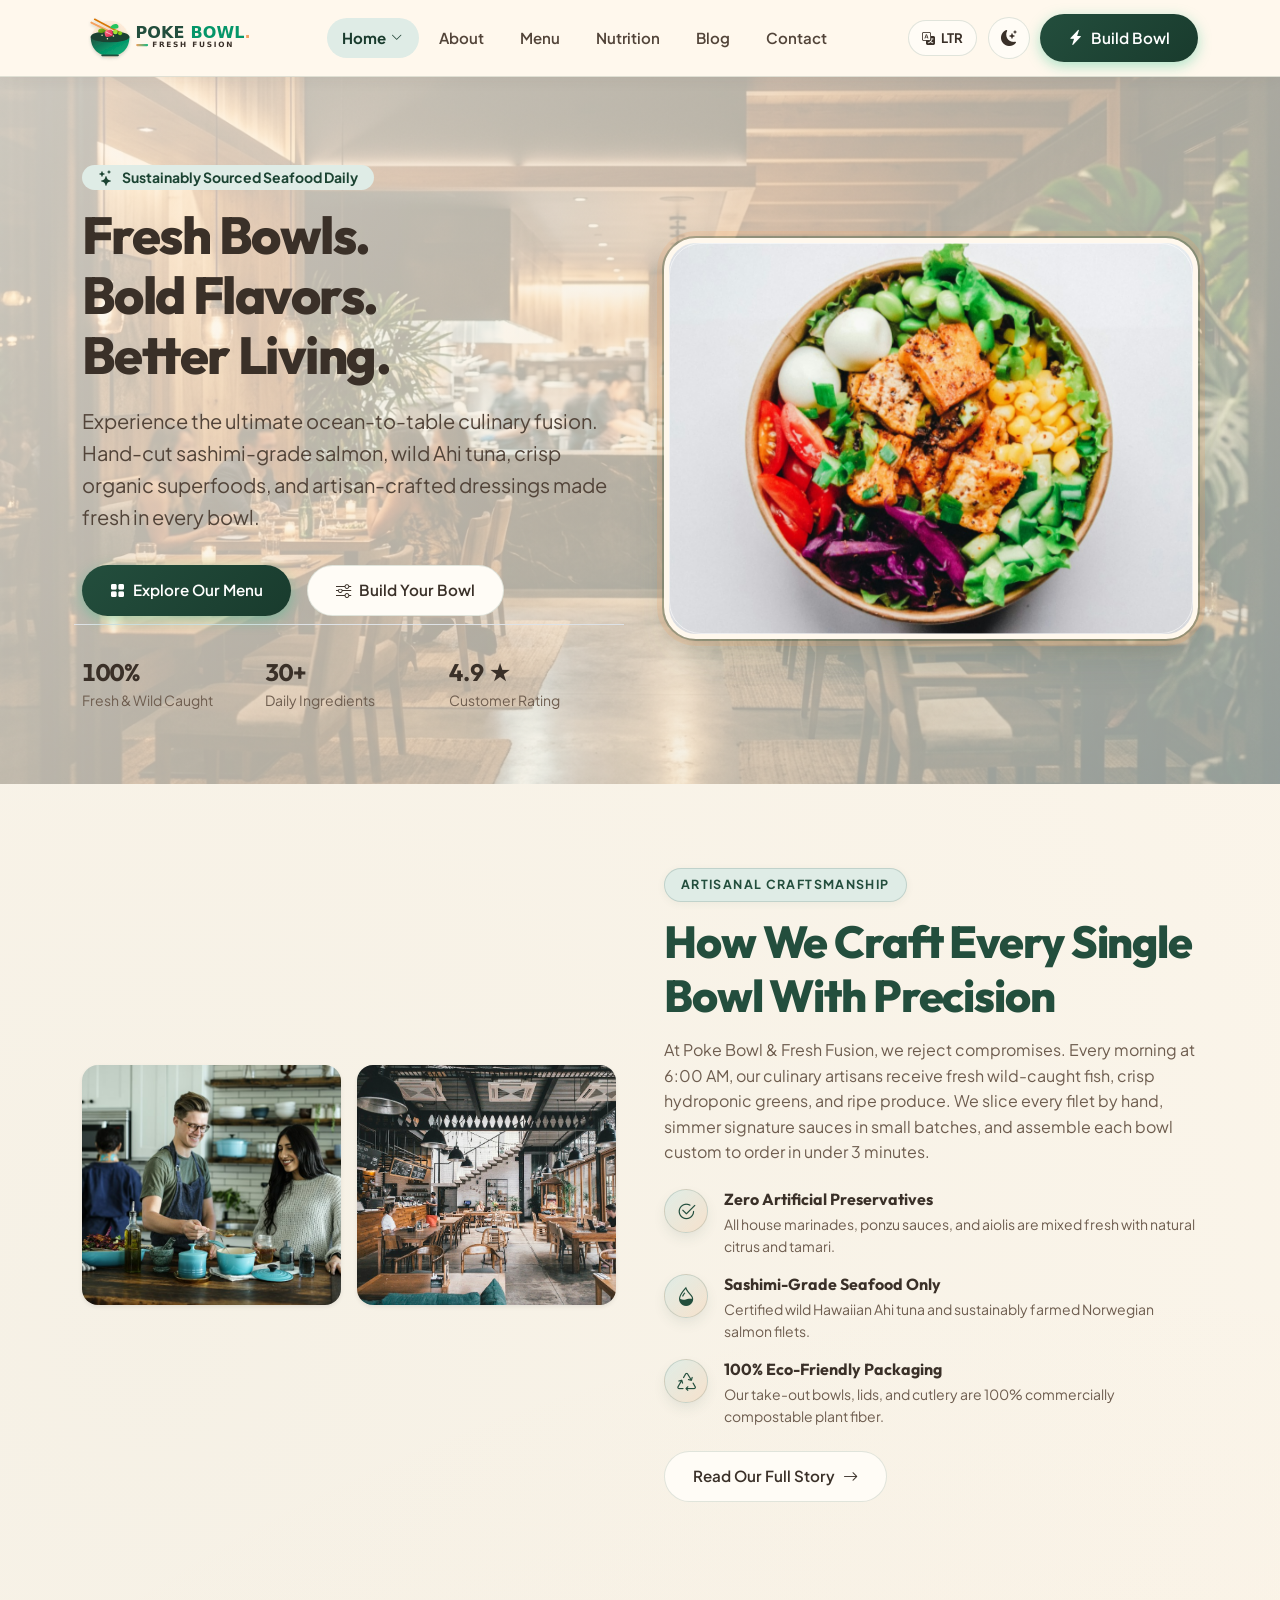
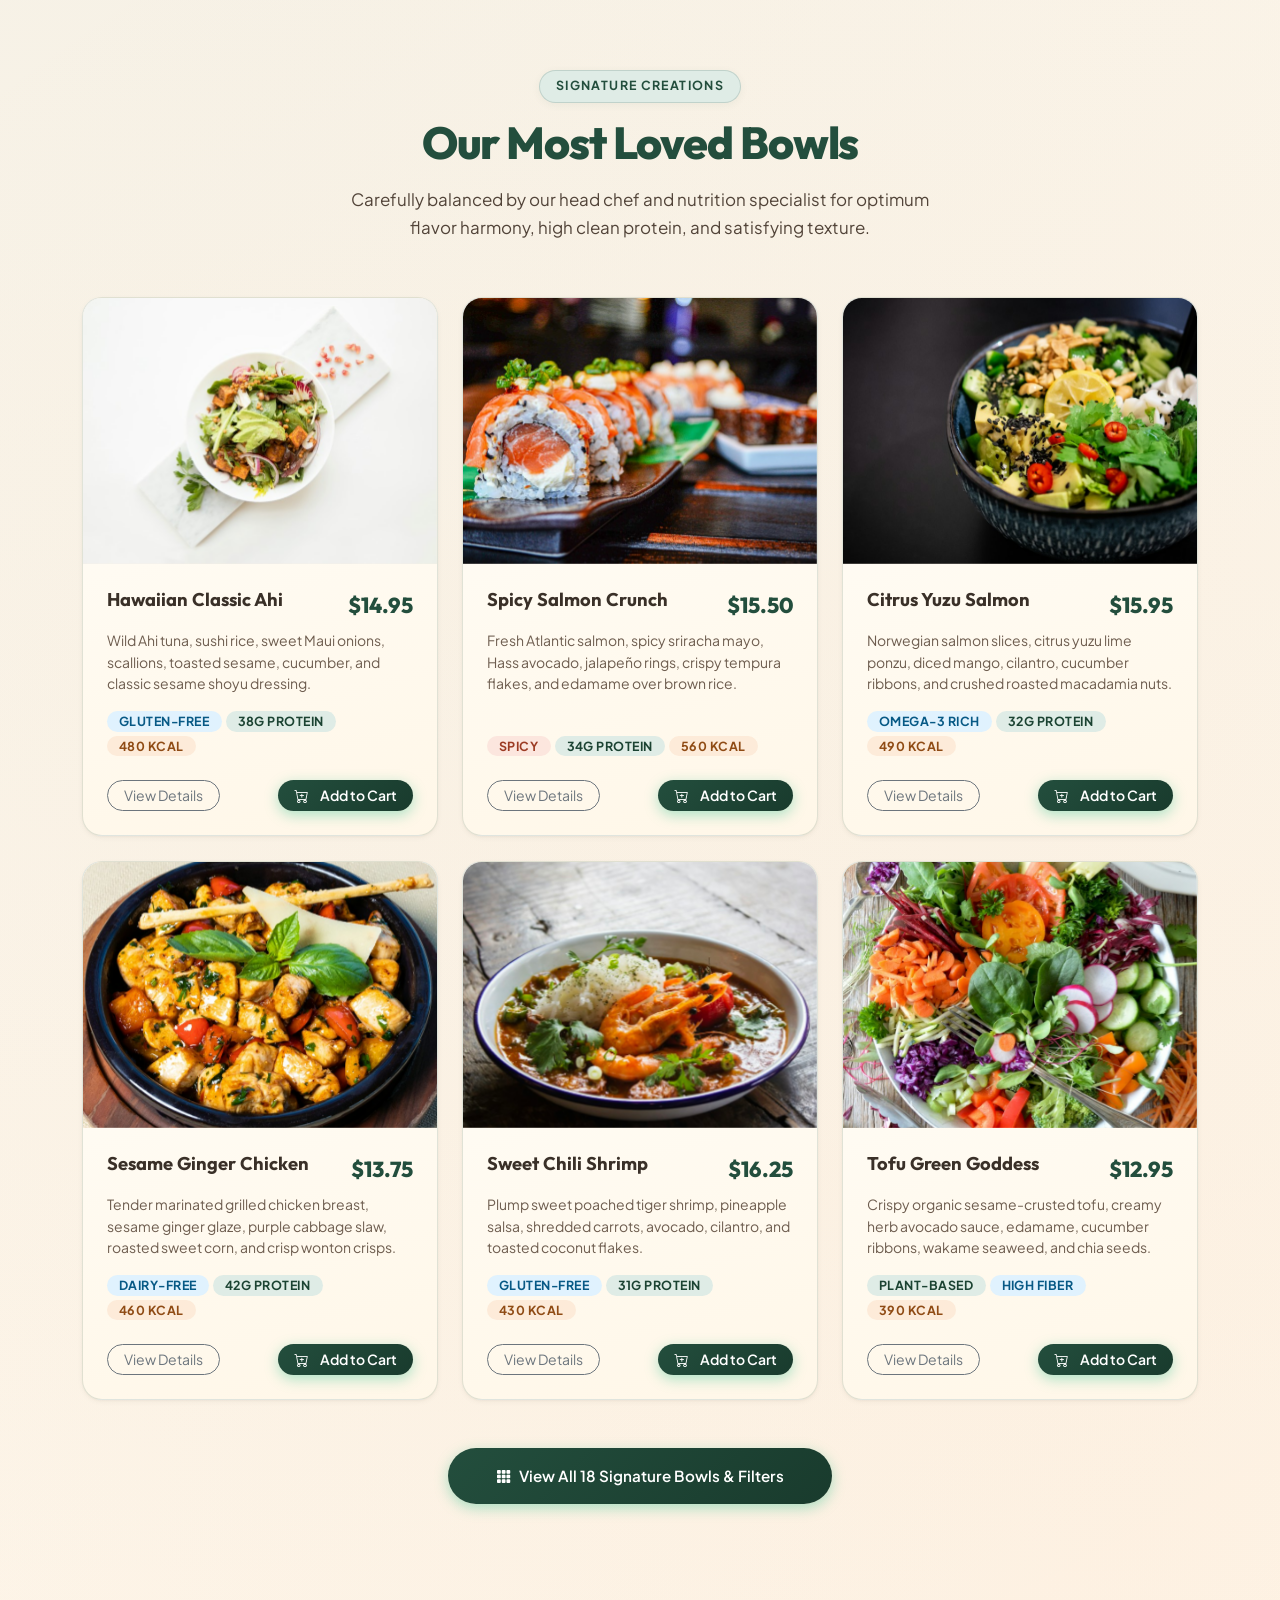
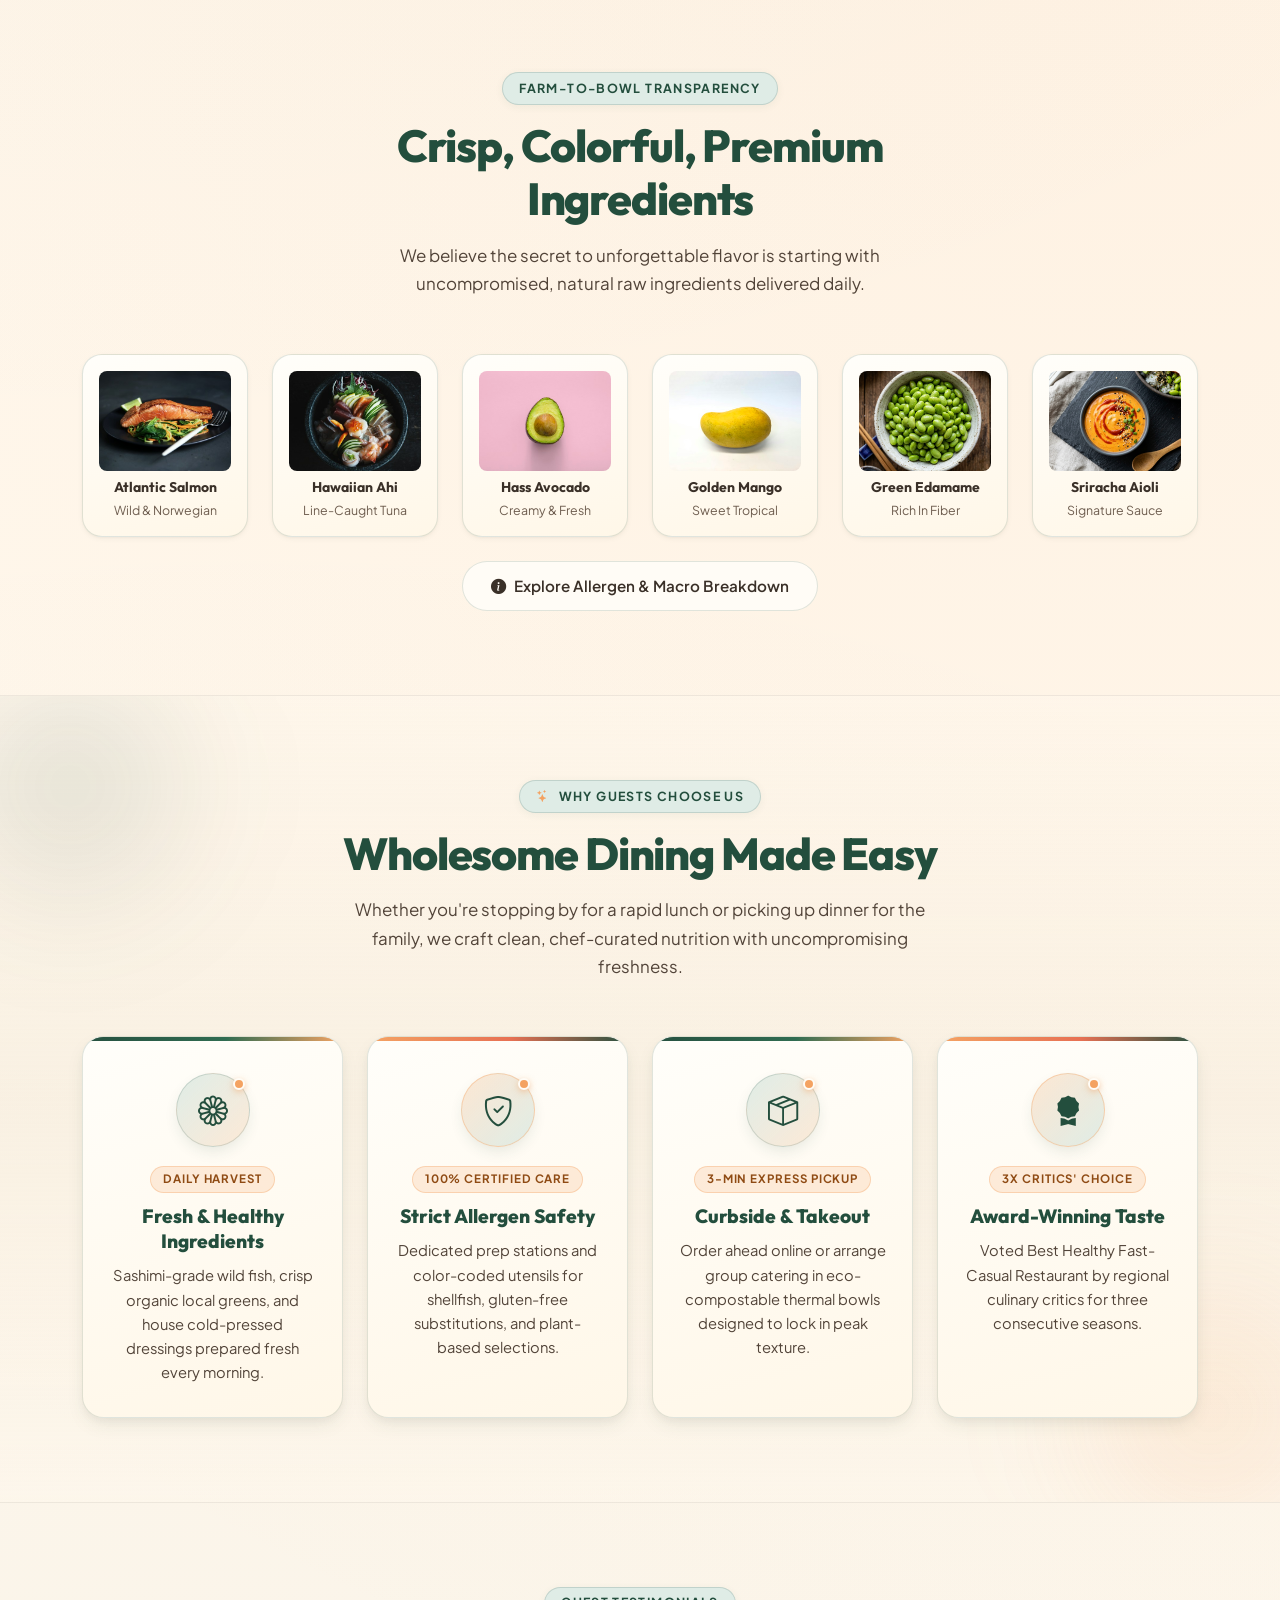
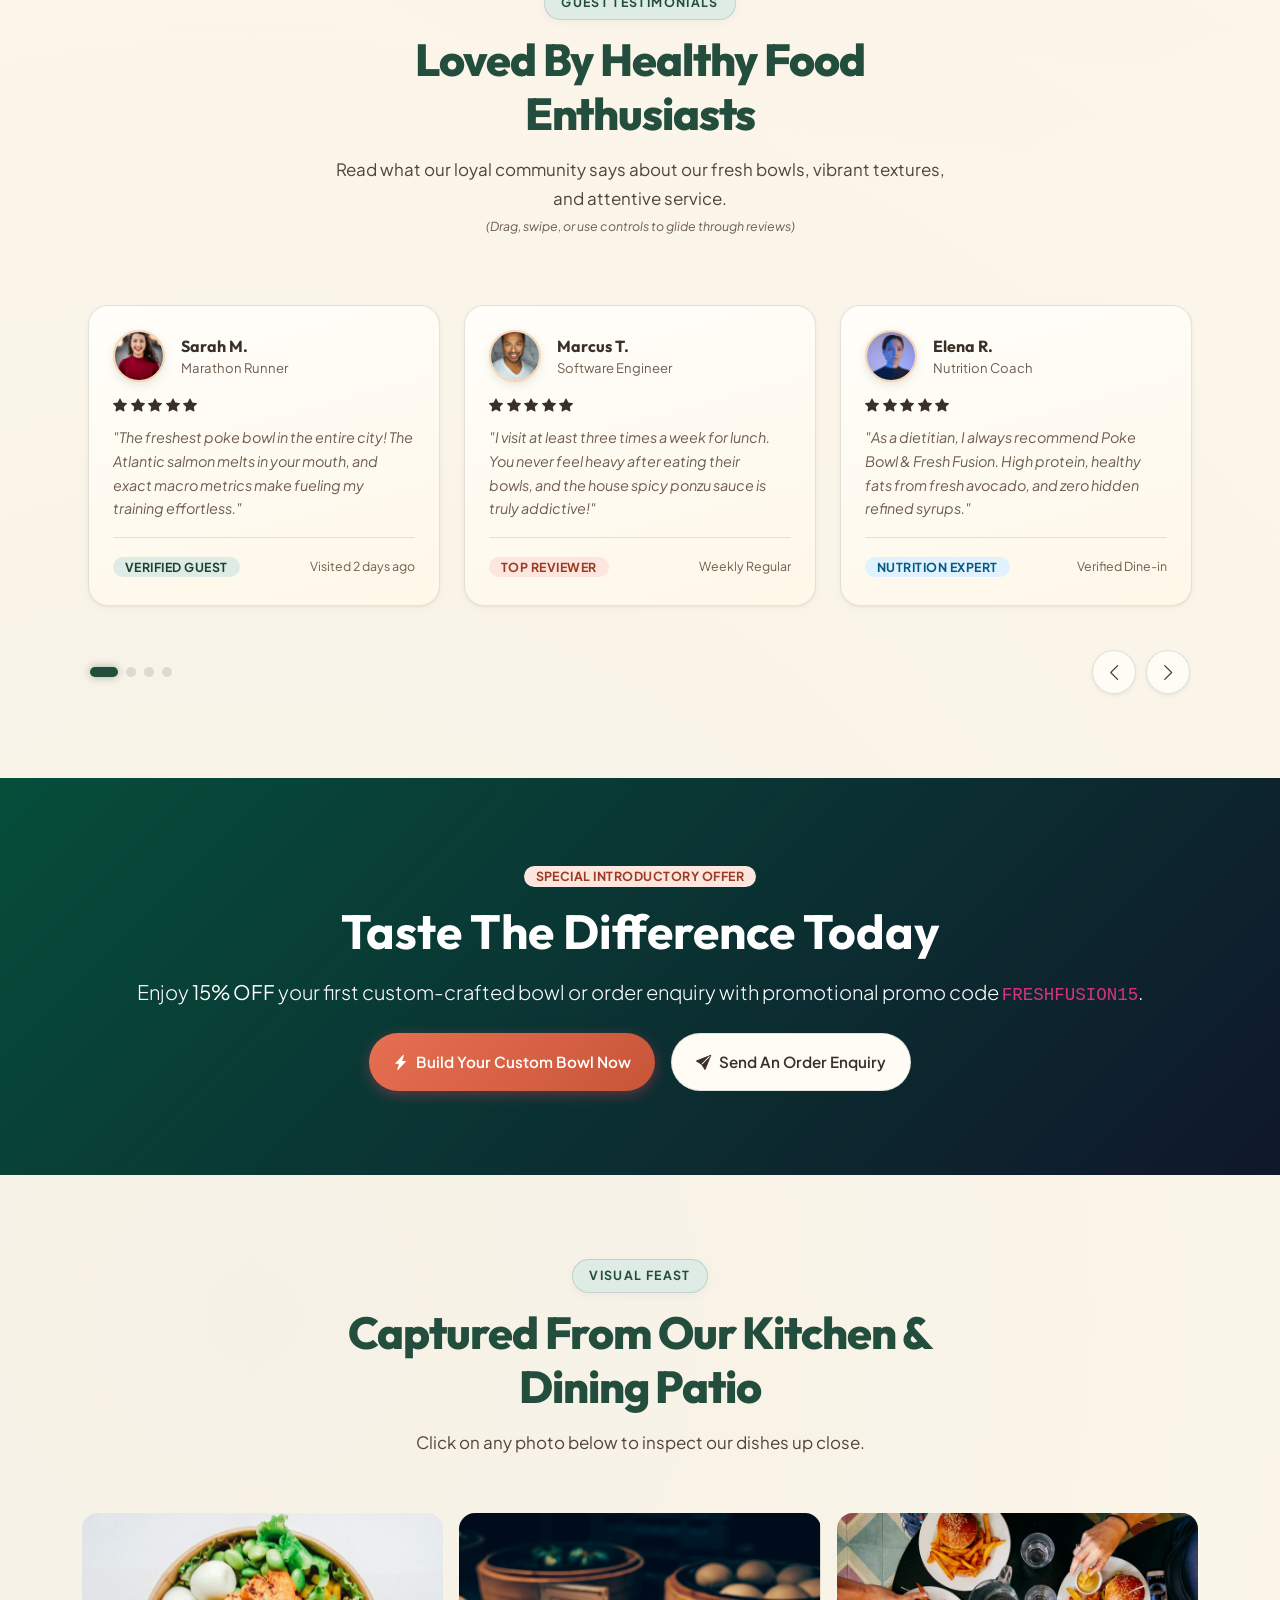
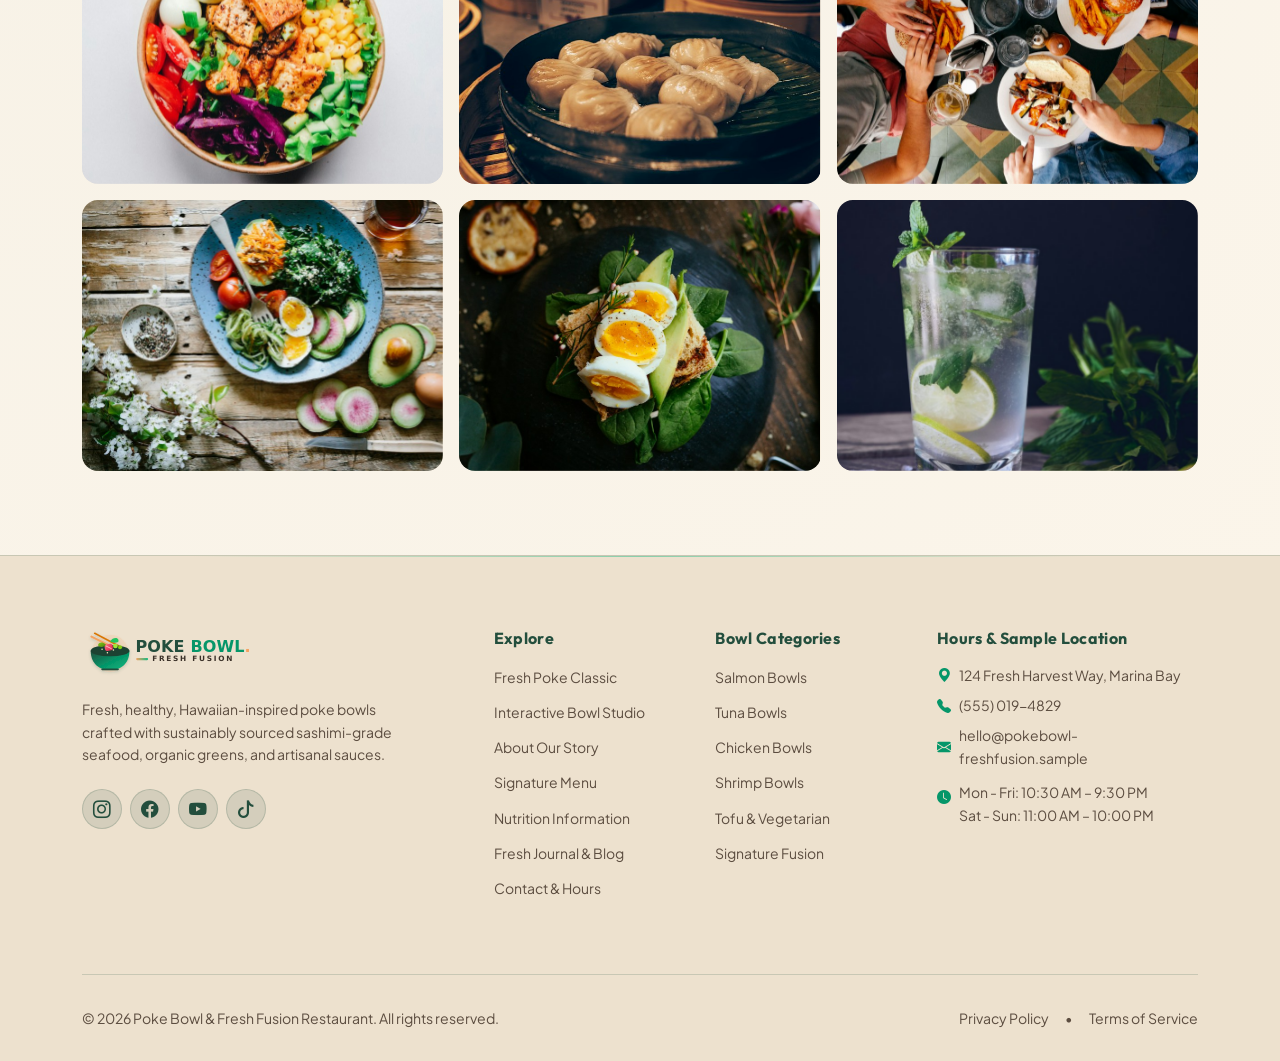
==== index.html @ 69ca90c2 "Initial commit - Poke Bowl Fresh Fusion Restaurant" ====
<!DOCTYPE html>
<html lang="en" dir="ltr" data-theme="light" data-bs-theme="light">
<head>
  <meta charset="UTF-8">
  <meta name="viewport" content="width=device-width, initial-scale=1.0">
  <title>Poke Bowl & Fresh Fusion Restaurant | Fresh Bowls. Bold Flavors.</title>
  <meta name="description" content="Discover vibrant, nutritious Hawaiian poke bowls and Asian fusion delicacies made with daily sashimi-grade seafood, crisp organic toppings, and handcrafted dressings.">
  <link rel="icon" type="image/svg+xml" href="assets/images/logo/favicon.svg">

  <!-- Immediate Theme & Direction Initialization to Prevent Flash -->
  <script>
    (function() {
      const theme = localStorage.getItem('poke_theme') || (window.matchMedia && window.matchMedia('(prefers-color-scheme: dark)').matches ? 'dark' : 'light');
      document.documentElement.setAttribute('data-theme', theme);
      document.documentElement.setAttribute('data-bs-theme', theme);
      const dir = localStorage.getItem('poke_direction') || 'ltr';
      document.documentElement.setAttribute('dir', dir);
      if (dir === 'rtl') document.documentElement.classList.add('rtl');
    })();
  </script>

  <!-- External Stylesheets (Bootstrap 5, Bootstrap Icons, Tailwind) -->
  <link rel="stylesheet" href="https://cdn.jsdelivr.net/npm/bootstrap@5.3.3/dist/css/bootstrap.min.css">
  <link rel="stylesheet" href="https://cdn.jsdelivr.net/npm/bootstrap-icons@1.11.3/font/bootstrap-icons.min.css">
  <script src="https://cdn.tailwindcss.com"></script>
  <script>
    tailwind.config = {
      darkMode: ['selector', '[data-theme="dark"]'],
      corePlugins: { preflight: false } // Prevent Tailwind from resetting Bootstrap
    };
  </script>

  <!-- Project Stylesheets -->
  <link rel="stylesheet" href="assets/css/themes.css">
  <link rel="stylesheet" href="assets/css/animations.css">
  <link rel="stylesheet" href="assets/css/style.css">
  <link rel="stylesheet" href="assets/css/responsive.css">
</head>
<body>

  <!-- ========================================================================
       Sticky Navbar
       ======================================================================== -->
  <nav class="poke-navbar" id="mainNavbar">
    <div class="container d-flex align-items-center justify-content-between">
      
      <!-- Brand Logo -->
      <a href="index.html" class="poke-nav-brand" aria-label="Poke Bowl & Fresh Fusion Home">
        <img src="assets/images/logo/logo.svg" alt="Poke Bowl & Fresh Fusion Logo" class="logo-light" width="180" height="45">
        <img src="assets/images/logo/logo-dark.svg" alt="Poke Bowl & Fresh Fusion Logo" class="logo-dark" width="180" height="45">
      </a>

      <!-- Desktop Navigation Menu -->
      <ul class="poke-nav-menu" role="menubar">
        <li class="poke-nav-dropdown" role="none">
          <button class="poke-nav-link poke-nav-dropdown-toggle active" type="button" aria-expanded="false" aria-haspopup="true" role="menuitem">
            <span>Home</span>
            <i class="bi bi-chevron-down dropdown-chevron"></i>
          </button>
          <ul class="poke-nav-dropdown-menu" role="menu">
            <li role="none">
              <a href="index.html" class="poke-nav-dropdown-item active" role="menuitem">
                <span class="poke-nav-dropdown-title">Fresh Poke Classic</span>
              </a>
            </li>
            <li role="none">
              <a href="home-2.html" class="poke-nav-dropdown-item" role="menuitem">
                <span class="poke-nav-dropdown-title">Interactive Bowl Studio</span>
              </a>
            </li>
          </ul>
        </li>
        <li role="none"><a href="about.html" class="poke-nav-link" role="menuitem">About</a></li>
        <li role="none"><a href="menu.html" class="poke-nav-link" role="menuitem">Menu</a></li>
        <li role="none"><a href="nutrition.html" class="poke-nav-link" role="menuitem">Nutrition</a></li>
        <li role="none"><a href="blog.html" class="poke-nav-link" role="menuitem">Blog</a></li>
        <li role="none"><a href="contact.html" class="poke-nav-link" role="menuitem">Contact</a></li>
      </ul>

      <!-- Controls & CTA -->
      <div class="poke-nav-controls">
        <!-- Direction Switcher -->
        <button class="btn-direction-toggle direction-toggle-btn" type="button" aria-label="Toggle text direction LTR/RTL" title="Toggle text direction">
          <i class="bi bi-translate"></i>
          <span class="direction-label">LTR</span>
        </button>

        <!-- Dark/Light Theme Switcher -->
        <button class="btn-icon-round theme-toggle-btn" type="button" aria-label="Switch color theme" title="Switch color theme">
          <i class="bi bi-moon-stars-fill theme-icon-moon"></i>
          <i class="bi bi-sun-fill theme-icon-sun"></i>
        </button>

        <!-- Build Bowl CTA -->
        <a href="home-2.html#bowl-builder" class="btn-primary-poke d-none d-md-inline-flex">
          <i class="bi bi-lightning-charge-fill"></i>
          <span>Build Bowl</span>
        </a>

        <!-- Hamburger for Mobile -->
        <button class="poke-hamburger" type="button" aria-label="Toggle navigation drawer" aria-expanded="false">
          <span></span>
          <span></span>
          <span></span>
        </button>
      </div>

    </div>
  </nav>

  <!-- Mobile Navigation Backdrop & Drawer -->
  <div class="mobile-nav-backdrop"></div>
  <aside class="mobile-nav-drawer" aria-label="Mobile Navigation Drawer">
    <div class="d-flex align-items-center justify-content-between mb-4 pb-2 border-bottom">
      <a href="index.html" class="poke-nav-brand">
        <img src="assets/images/logo/logo.svg" alt="Poke Bowl Logo" class="logo-light" style="height: 38px;">
        <img src="assets/images/logo/logo-dark.svg" alt="Poke Bowl Logo" class="logo-dark" style="height: 38px;">
      </a>
      <button class="btn-icon-round mobile-nav-close" type="button" aria-label="Close menu" onclick="document.querySelector('.poke-hamburger').click()">
        <i class="bi bi-x-lg"></i>
      </button>
    </div>

    <ul class="nav flex-column gap-2 mb-4">
      <!-- Mobile Home Accordion / Submenu -->
      <li class="nav-item">
        <button class="nav-link mobile-nav-link mobile-home-dropdown-toggle fw-bold w-100 d-flex align-items-center justify-content-between bg-transparent border-0 text-start active" type="button" data-bs-toggle="collapse" data-bs-target="#mobileHomeCollapse" aria-expanded="true" aria-controls="mobileHomeCollapse">
          <span><i class="bi bi-house-door me-2"></i> Home</span>
          <i class="bi bi-chevron-down fs-8"></i>
        </button>
        <div class="collapse show" id="mobileHomeCollapse">
          <ul class="mobile-nav-submenu">
            <li>
              <a href="index.html" class="mobile-nav-link fs-8 fw-semibold py-1 d-block active">
                <i class="bi bi-dot text-emerald-500"></i> Fresh Poke Classic
              </a>
            </li>
            <li>
              <a href="home-2.html" class="mobile-nav-link fs-8 fw-semibold py-1 d-block">
                <i class="bi bi-dot text-muted"></i> Interactive Bowl Studio
              </a>
            </li>
          </ul>
        </div>
      </li>
      <li class="nav-item"><a href="about.html" class="nav-link mobile-nav-link fw-bold"><i class="bi bi-people me-2"></i> About Our Story</a></li>
      <li class="nav-item"><a href="menu.html" class="nav-link mobile-nav-link fw-bold"><i class="bi bi-menu-button-wide me-2"></i> Signature Menu</a></li>
      <li class="nav-item"><a href="nutrition.html" class="nav-link mobile-nav-link fw-bold"><i class="bi bi-heart-pulse me-2"></i> Nutrition & Macros</a></li>
      <li class="nav-item"><a href="blog.html" class="nav-link mobile-nav-link fw-bold"><i class="bi bi-journal-richtext me-2"></i> Fresh Journal & Blog</a></li>
      <li class="nav-item"><a href="contact.html" class="nav-link mobile-nav-link fw-bold"><i class="bi bi-envelope me-2"></i> Contact & Enquiry</a></li>
    </ul>

    <div class="mt-auto pt-3 border-top">
      <div class="d-flex gap-2 mb-3">
        <button class="btn btn-outline-secondary w-50 direction-toggle-btn d-flex align-items-center justify-content-center gap-1" type="button">
          <i class="bi bi-translate"></i>
          <span class="direction-label">LTR</span>
        </button>
        <button class="btn btn-outline-secondary w-50 theme-toggle-btn d-flex align-items-center justify-content-center gap-1" type="button">
          <i class="bi bi-moon-stars-fill theme-icon-moon"></i>
          <i class="bi bi-sun-fill theme-icon-sun"></i>
          <span>Theme</span>
        </button>
      </div>
      <a href="home-2.html#bowl-builder" class="btn-primary-poke w-100 justify-content-center">
        <i class="bi bi-plus-circle-fill"></i>
        <span>Build Your Bowl</span>
      </a>
    </div>
  </aside>

  <!-- ========================================================================
       Hero Section
       ======================================================================== -->
  <header class="hero-section hero-bg-home1">
    <div class="hero-overlay"></div>
    <div class="container position-relative">
      <div class="row align-items-center g-5">
        
        <!-- Hero Text -->
        <div class="col-lg-6 reveal">
          <div class="d-inline-flex align-items-center gap-2 px-3 py-1.5 rounded-pill badge-green mb-3">
            <i class="bi bi-stars"></i>
            <span class="fw-bold fs-7">Sustainably Sourced Seafood Daily</span>
          </div>
          
          <h1 class="hero-title">
            Fresh Bowls. <br>
            <span class="text-emerald-500">Bold Flavors.</span> <br>
            Better Living.
          </h1>
          
          <p class="hero-subtitle">
            Experience the ultimate ocean-to-table culinary fusion. Hand-cut sashimi-grade salmon, wild Ahi tuna, crisp organic superfoods, and artisan-crafted dressings made fresh in every bowl.
          </p>

          <div class="d-flex flex-wrap gap-3 hero-cta-group mb-4">
            <a href="menu.html" class="btn-primary-poke">
              <i class="bi bi-grid-fill"></i>
              <span>Explore Our Menu</span>
            </a>
            <a href="home-2.html#bowl-builder" class="btn-secondary-poke">
              <i class="bi bi-sliders"></i>
              <span>Build Your Bowl</span>
            </a>
          </div>

          <!-- Highlight Metrics -->
          <div class="row pt-3 border-top g-3">
            <div class="col-4">
              <h4 class="fw-bolder mb-0 text-emerald-600"><span class="counter-number" data-target="100">100</span>%</h4>
              <small class="text-muted">Fresh &amp; Wild Caught</small>
            </div>
            <div class="col-4">
              <h4 class="fw-bolder mb-0 text-emerald-600"><span class="counter-number" data-target="30">30</span>+</h4>
              <small class="text-muted">Daily Ingredients</small>
            </div>
            <div class="col-4">
              <h4 class="fw-bolder mb-0 text-emerald-600"><span class="counter-number" data-target="4.9">4.9</span> ★</h4>
              <small class="text-muted">Customer Rating</small>
            </div>
          </div>
        </div>

        <!-- Hero Visual Image Container -->
        <div class="col-lg-6 reveal reveal-delay-200">
          <div class="hero-image-container hover-zoom-card">
            <img src="assets/images/home/hero-home1.jpg" alt="Vibrant Poke Bowl with Fresh Salmon and Organic Ingredients" loading="eager" width="700" height="520">
          </div>
        </div>

      </div>
    </div>
  </header>

  <!-- ========================================================================
       Food Preparation & Story Highlight Section
       ======================================================================== -->
  <section class="section-py bg-secondary/30">
    <div class="container">
      <div class="row align-items-center g-5">
        
        <div class="col-lg-6 order-2 order-lg-1 reveal">
          <div class="row g-3">
            <div class="col-6">
              <div class="rounded-4 overflow-hidden shadow-sm h-100">
                <img src="assets/images/home/fresh-prep.jpg" alt="Fresh vegetable and fish prep in restaurant kitchen" class="w-100 h-100 object-cover" style="min-height: 240px;">
              </div>
            </div>
            <div class="col-6">
              <div class="rounded-4 overflow-hidden shadow-sm h-100">
                <img src="assets/images/home/about-intro.jpg" alt="Artisan chef plating fresh poke bowl" class="w-100 h-100 object-cover" style="min-height: 240px;">
              </div>
            </div>
          </div>
        </div>

        <div class="col-lg-6 order-1 order-lg-2 reveal reveal-delay-200">
          <span class="section-tagline">Artisanal Craftsmanship</span>
          <h2 class="section-heading">How We Craft Every Single Bowl With Precision</h2>
          <p class="text-muted mb-4">
            At Poke Bowl & Fresh Fusion, we reject compromises. Every morning at 6:00 AM, our culinary artisans receive fresh wild-caught fish, crisp hydroponic greens, and ripe produce. We slice every filet by hand, simmer signature sauces in small batches, and assemble each bowl custom to order in under 3 minutes.
          </p>

          <div class="d-flex flex-column gap-3">
            <div class="d-flex gap-3 align-items-start">
              <div class="feature-icon-circle m-0 flex-shrink-0" style="width: 44px; height: 44px; font-size: 1.2rem;">
                <i class="bi bi-check2-circle"></i>
              </div>
              <div>
                <h6 class="fw-bold mb-1">Zero Artificial Preservatives</h6>
                <p class="text-muted mb-0 fs-7">All house marinades, ponzu sauces, and aiolis are mixed fresh with natural citrus and tamari.</p>
              </div>
            </div>

            <div class="d-flex gap-3 align-items-start">
              <div class="feature-icon-circle m-0 flex-shrink-0" style="width: 44px; height: 44px; font-size: 1.2rem;">
                <i class="bi bi-droplet-half"></i>
              </div>
              <div>
                <h6 class="fw-bold mb-1">Sashimi-Grade Seafood Only</h6>
                <p class="text-muted mb-0 fs-7">Certified wild Hawaiian Ahi tuna and sustainably farmed Norwegian salmon filets.</p>
              </div>
            </div>

            <div class="d-flex gap-3 align-items-start">
              <div class="feature-icon-circle m-0 flex-shrink-0" style="width: 44px; height: 44px; font-size: 1.2rem;">
                <i class="bi bi-recycle"></i>
              </div>
              <div>
                <h6 class="fw-bold mb-1">100% Eco-Friendly Packaging</h6>
                <p class="text-muted mb-0 fs-7">Our take-out bowls, lids, and cutlery are 100% commercially compostable plant fiber.</p>
              </div>
            </div>
          </div>

          <div class="mt-4">
            <a href="about.html" class="btn-secondary-poke">
              <span>Read Our Full Story</span>
              <i class="bi bi-arrow-right"></i>
            </a>
          </div>
        </div>

      </div>
    </div>
  </section>

  <!-- ========================================================================
       Signature Poke Bowls (Featured)
       ======================================================================== -->
  <section class="section-py">
    <div class="container">
      <div class="section-title-wrap reveal">
        <span class="section-tagline">Signature Creations</span>
        <h2 class="section-heading">Our Most Loved Bowls</h2>
        <p class="section-description">
          Carefully balanced by our head chef and nutrition specialist for optimum flavor harmony, high clean protein, and satisfying texture.
        </p>
      </div>

      <div class="row g-4">
        
        <!-- Bowl Card 1 -->
        <div class="col-md-6 col-lg-4 menu-item-card reveal" data-category="tuna fusion" data-title="Hawaiian Classic Ahi Tuna" data-img="assets/images/bowls/classic-ahi-tuna.jpg" data-desc="Wild Ahi tuna, sushi rice, sweet Maui onions, scallions, toasted sesame, cucumber, and classic sesame shoyu dressing." data-price="$14.95" data-calories="480 kcal" data-protein="38g" data-carbs="48g" data-fats="12g" data-fiber="6g" data-sodium="620mg" data-allergens="Fish, Soy, Sesame">
          <div class="card-poke">
            <div class="card-poke-img-wrap">
              <img src="assets/images/bowls/classic-ahi-tuna.jpg" alt="Hawaiian Classic Ahi Tuna Bowl" loading="lazy">
              <span class="position-absolute top-3 start-3 badge badge-poke badge-green">Tuna Special</span>
            </div>
            <div class="card-poke-body">
              <div class="d-flex justify-content-between align-items-start mb-2">
                <h5 class="card-poke-title mb-0">Hawaiian Classic Ahi</h5>
                <span class="card-poke-price">$14.95</span>
              </div>
              <p class="card-poke-desc text-muted fs-7 mb-3">
                Wild Ahi tuna, sushi rice, sweet Maui onions, scallions, toasted sesame, cucumber, and classic sesame shoyu dressing.
              </p>
              <div class="card-poke-tags d-flex flex-wrap gap-1 mb-3">
                <span class="badge badge-poke badge-blue">Gluten-Free</span>
                <span class="badge badge-poke badge-green">38g Protein</span>
                <span class="badge badge-poke badge-amber">480 kcal</span>
              </div>
              <div class="mt-auto pt-2 d-flex justify-content-between align-items-center gap-2 card-action-row">
                <button class="btn btn-sm btn-outline-secondary rounded-pill px-3" type="button" data-bs-toggle="modal" data-bs-target="#bowlDetailModal">View Details</button>
                <button type="button" class="btn-primary-poke py-1 px-3 fs-7 btn-menu-add-cart"><i class="bi bi-cart-plus me-1"></i><span>Add to Cart</span></button>
              </div>
            </div>
          </div>
        </div>

        <!-- Bowl Card 2 -->
        <div class="col-md-6 col-lg-4 menu-item-card reveal reveal-delay-100" data-category="salmon" data-title="Spicy Atlantic Salmon Crunch" data-img="assets/images/bowls/spicy-salmon-crunch.jpg" data-desc="Fresh Atlantic salmon, spicy sriracha mayo, Hass avocado, jalapeño rings, crispy tempura flakes, and edamame over brown rice." data-price="$15.50" data-calories="560 kcal" data-protein="34g" data-carbs="52g" data-fats="18g" data-fiber="7g" data-sodium="680mg" data-allergens="Fish, Soy, Sesame, Wheat (tempura)">
          <div class="card-poke">
            <div class="card-poke-img-wrap">
              <img src="assets/images/bowls/spicy-salmon-crunch.jpg" alt="Spicy Salmon Crunch Bowl" loading="lazy">
              <span class="position-absolute top-3 start-3 badge badge-poke badge-coral">Top Seller</span>
            </div>
            <div class="card-poke-body">
              <div class="d-flex justify-content-between align-items-start mb-2">
                <h5 class="card-poke-title mb-0">Spicy Salmon Crunch</h5>
                <span class="card-poke-price">$15.50</span>
              </div>
              <p class="card-poke-desc text-muted fs-7 mb-3">
                Fresh Atlantic salmon, spicy sriracha mayo, Hass avocado, jalapeño rings, crispy tempura flakes, and edamame over brown rice.
              </p>
              <div class="card-poke-tags d-flex flex-wrap gap-1 mb-3">
                <span class="badge badge-poke badge-coral">Spicy</span>
                <span class="badge badge-poke badge-green">34g Protein</span>
                <span class="badge badge-poke badge-amber">560 kcal</span>
              </div>
              <div class="mt-auto pt-2 d-flex justify-content-between align-items-center gap-2 card-action-row">
                <button class="btn btn-sm btn-outline-secondary rounded-pill px-3" type="button" data-bs-toggle="modal" data-bs-target="#bowlDetailModal">View Details</button>
                <button type="button" class="btn-primary-poke py-1 px-3 fs-7 btn-menu-add-cart"><i class="bi bi-cart-plus me-1"></i><span>Add to Cart</span></button>
              </div>
            </div>
          </div>
        </div>

        <!-- Bowl Card 3 -->
        <div class="col-md-6 col-lg-4 menu-item-card reveal reveal-delay-200" data-category="salmon fusion" data-title="Citrus Yuzu Ponzu Salmon" data-img="assets/images/bowls/yuzu-ponzu-salmon.jpg" data-desc="Norwegian salmon slices, citrus yuzu lime ponzu, diced mango, cilantro, cucumber ribbons, and crushed roasted macadamia nuts." data-price="$15.95" data-calories="490 kcal" data-protein="32g" data-carbs="46g" data-fats="15g" data-fiber="6g" data-sodium="590mg" data-allergens="Fish, Tree Nuts, Soy">
          <div class="card-poke">
            <div class="card-poke-img-wrap">
              <img src="assets/images/bowls/yuzu-ponzu-salmon.jpg" alt="Citrus Yuzu Ponzu Salmon Bowl" loading="lazy">
              <span class="position-absolute top-3 start-3 badge badge-poke badge-amber">Chef Special</span>
            </div>
            <div class="card-poke-body">
              <div class="d-flex justify-content-between align-items-start mb-2">
                <h5 class="card-poke-title mb-0">Citrus Yuzu Salmon</h5>
                <span class="card-poke-price">$15.95</span>
              </div>
              <p class="card-poke-desc text-muted fs-7 mb-3">
                Norwegian salmon slices, citrus yuzu lime ponzu, diced mango, cilantro, cucumber ribbons, and crushed roasted macadamia nuts.
              </p>
              <div class="card-poke-tags d-flex flex-wrap gap-1 mb-3">
                <span class="badge badge-poke badge-blue">Omega-3 Rich</span>
                <span class="badge badge-poke badge-green">32g Protein</span>
                <span class="badge badge-poke badge-amber">490 kcal</span>
              </div>
              <div class="mt-auto pt-2 d-flex justify-content-between align-items-center gap-2 card-action-row">
                <button class="btn btn-sm btn-outline-secondary rounded-pill px-3" type="button" data-bs-toggle="modal" data-bs-target="#bowlDetailModal">View Details</button>
                <button type="button" class="btn-primary-poke py-1 px-3 fs-7 btn-menu-add-cart"><i class="bi bi-cart-plus me-1"></i><span>Add to Cart</span></button>
              </div>
            </div>
          </div>
        </div>

        <!-- Bowl Card 4 -->
        <div class="col-md-6 col-lg-4 menu-item-card reveal" data-category="chicken" data-title="Sesame Ginger Grilled Chicken" data-img="assets/images/bowls/sesame-ginger-chicken.jpg" data-desc="Tender marinated grilled chicken breast, sesame ginger glaze, purple cabbage slaw, roasted sweet corn, and crisp wonton crisps." data-price="$13.75" data-calories="460 kcal" data-protein="42g" data-carbs="45g" data-fats="10g" data-fiber="5g" data-sodium="580mg" data-allergens="Soy, Sesame, Wheat (crisps)">
          <div class="card-poke">
            <div class="card-poke-img-wrap">
              <img src="assets/images/bowls/sesame-ginger-chicken.jpg" alt="Sesame Ginger Chicken Bowl" loading="lazy">
              <span class="position-absolute top-3 start-3 badge badge-poke badge-blue">High Protein</span>
            </div>
            <div class="card-poke-body">
              <div class="d-flex justify-content-between align-items-start mb-2">
                <h5 class="card-poke-title mb-0">Sesame Ginger Chicken</h5>
                <span class="card-poke-price">$13.75</span>
              </div>
              <p class="card-poke-desc text-muted fs-7 mb-3">
                Tender marinated grilled chicken breast, sesame ginger glaze, purple cabbage slaw, roasted sweet corn, and crisp wonton crisps.
              </p>
              <div class="card-poke-tags d-flex flex-wrap gap-1 mb-3">
                <span class="badge badge-poke badge-blue">Dairy-Free</span>
                <span class="badge badge-poke badge-green">42g Protein</span>
                <span class="badge badge-poke badge-amber">460 kcal</span>
              </div>
              <div class="mt-auto pt-2 d-flex justify-content-between align-items-center gap-2 card-action-row">
                <button class="btn btn-sm btn-outline-secondary rounded-pill px-3" type="button" data-bs-toggle="modal" data-bs-target="#bowlDetailModal">View Details</button>
                <button type="button" class="btn-primary-poke py-1 px-3 fs-7 btn-menu-add-cart"><i class="bi bi-cart-plus me-1"></i><span>Add to Cart</span></button>
              </div>
            </div>
          </div>
        </div>

        <!-- Bowl Card 5 -->
        <div class="col-md-6 col-lg-4 menu-item-card reveal reveal-delay-100" data-category="shrimp fusion" data-title="Sweet Chili Poached Shrimp" data-img="assets/images/bowls/sweet-chili-shrimp.jpg" data-desc="Plump sweet poached tiger shrimp, pineapple salsa, shredded carrots, avocado, cilantro, and toasted coconut flakes." data-price="$16.25" data-calories="430 kcal" data-protein="31g" data-carbs="48g" data-fats="10g" data-fiber="5g" data-sodium="570mg" data-allergens="Shellfish, Soy">
          <div class="card-poke">
            <div class="card-poke-img-wrap">
              <img src="assets/images/bowls/sweet-chili-shrimp.jpg" alt="Sweet Chili Poached Shrimp Bowl" loading="lazy">
              <span class="position-absolute top-3 start-3 badge badge-poke badge-coral">Seafood</span>
            </div>
            <div class="card-poke-body">
              <div class="d-flex justify-content-between align-items-start mb-2">
                <h5 class="card-poke-title mb-0">Sweet Chili Shrimp</h5>
                <span class="card-poke-price">$16.25</span>
              </div>
              <p class="card-poke-desc text-muted fs-7 mb-3">
                Plump sweet poached tiger shrimp, pineapple salsa, shredded carrots, avocado, cilantro, and toasted coconut flakes.
              </p>
              <div class="card-poke-tags d-flex flex-wrap gap-1 mb-3">
                <span class="badge badge-poke badge-blue">Gluten-Free</span>
                <span class="badge badge-poke badge-green">31g Protein</span>
                <span class="badge badge-poke badge-amber">430 kcal</span>
              </div>
              <div class="mt-auto pt-2 d-flex justify-content-between align-items-center gap-2 card-action-row">
                <button class="btn btn-sm btn-outline-secondary rounded-pill px-3" type="button" data-bs-toggle="modal" data-bs-target="#bowlDetailModal">View Details</button>
                <button type="button" class="btn-primary-poke py-1 px-3 fs-7 btn-menu-add-cart"><i class="bi bi-cart-plus me-1"></i><span>Add to Cart</span></button>
              </div>
            </div>
          </div>
        </div>

        <!-- Bowl Card 6 -->
        <div class="col-md-6 col-lg-4 menu-item-card reveal reveal-delay-200" data-category="tofu-veg" data-title="Organic Tofu Green Goddess" data-img="assets/images/bowls/organic-tofu-goddess.jpg" data-desc="Crispy organic sesame-crusted tofu, creamy herb avocado sauce, edamame, cucumber ribbons, wakame seaweed, and chia seeds." data-price="$12.95" data-calories="390 kcal" data-protein="22g" data-carbs="42g" data-fats="14g" data-fiber="9g" data-sodium="480mg" data-allergens="Soy, Sesame">
          <div class="card-poke">
            <div class="card-poke-img-wrap">
              <img src="assets/images/bowls/organic-tofu-goddess.jpg" alt="Organic Tofu Green Goddess Bowl" loading="lazy">
              <span class="position-absolute top-3 start-3 badge badge-poke badge-green">100% Vegan</span>
            </div>
            <div class="card-poke-body">
              <div class="d-flex justify-content-between align-items-start mb-2">
                <h5 class="card-poke-title mb-0">Tofu Green Goddess</h5>
                <span class="card-poke-price">$12.95</span>
              </div>
              <p class="card-poke-desc text-muted fs-7 mb-3">
                Crispy organic sesame-crusted tofu, creamy herb avocado sauce, edamame, cucumber ribbons, wakame seaweed, and chia seeds.
              </p>
              <div class="card-poke-tags d-flex flex-wrap gap-1 mb-3">
                <span class="badge badge-poke badge-green">Plant-Based</span>
                <span class="badge badge-poke badge-blue">High Fiber</span>
                <span class="badge badge-poke badge-amber">390 kcal</span>
              </div>
              <div class="mt-auto pt-2 d-flex justify-content-between align-items-center gap-2 card-action-row">
                <button class="btn btn-sm btn-outline-secondary rounded-pill px-3" type="button" data-bs-toggle="modal" data-bs-target="#bowlDetailModal">View Details</button>
                <button type="button" class="btn-primary-poke py-1 px-3 fs-7 btn-menu-add-cart"><i class="bi bi-cart-plus me-1"></i><span>Add to Cart</span></button>
              </div>
            </div>
          </div>
        </div>

      </div>

      <div class="text-center mt-5 reveal">
        <a href="menu.html" class="btn-primary-poke px-5 py-3">
          <i class="bi bi-grid-3x3-gap-fill"></i>
          <span>View All 18 Signature Bowls &amp; Filters</span>
        </a>
      </div>
    </div>
  </section>

  <!-- ========================================================================
       Fresh Ingredients Section
       ======================================================================== -->
  <section class="section-py bg-secondary/30">
    <div class="container">
      <div class="section-title-wrap reveal">
        <span class="section-tagline">Farm-To-Bowl Transparency</span>
        <h2 class="section-heading">Crisp, Colorful, Premium Ingredients</h2>
        <p class="section-description">
          We believe the secret to unforgettable flavor is starting with uncompromised, natural raw ingredients delivered daily.
        </p>
      </div>

      <div class="row g-4 justify-content-center">
        <!-- Ingredient 1 -->
        <div class="col-6 col-md-4 col-lg-2 reveal">
          <div class="card-poke text-center p-3 h-100">
            <img src="assets/images/ingredients/protein-salmon.jpg" alt="Atlantic Salmon" class="rounded-3 mb-2 object-cover" style="height: 100px;">
            <h6 class="fw-bold mb-1 fs-7">Atlantic Salmon</h6>
            <span class="text-muted fs-8">Wild & Norwegian</span>
          </div>
        </div>

        <!-- Ingredient 2 -->
        <div class="col-6 col-md-4 col-lg-2 reveal reveal-delay-100">
          <div class="card-poke text-center p-3 h-100">
            <img src="assets/images/ingredients/protein-tuna.jpg" alt="Ahi Tuna" class="rounded-3 mb-2 object-cover" style="height: 100px;">
            <h6 class="fw-bold mb-1 fs-7">Hawaiian Ahi</h6>
            <span class="text-muted fs-8">Line-Caught Tuna</span>
          </div>
        </div>

        <!-- Ingredient 3 -->
        <div class="col-6 col-md-4 col-lg-2 reveal reveal-delay-200">
          <div class="card-poke text-center p-3 h-100">
            <img src="assets/images/ingredients/topping-avocado.jpg" alt="Hass Avocado" class="rounded-3 mb-2 object-cover" style="height: 100px;">
            <h6 class="fw-bold mb-1 fs-7">Hass Avocado</h6>
            <span class="text-muted fs-8">Creamy & Fresh</span>
          </div>
        </div>

        <!-- Ingredient 4 -->
        <div class="col-6 col-md-4 col-lg-2 reveal reveal-delay-300">
          <div class="card-poke text-center p-3 h-100">
            <img src="assets/images/ingredients/topping-mango.jpg" alt="Golden Mango" class="rounded-3 mb-2 object-cover" style="height: 100px;">
            <h6 class="fw-bold mb-1 fs-7">Golden Mango</h6>
            <span class="text-muted fs-8">Sweet Tropical</span>
          </div>
        </div>

        <!-- Ingredient 5 -->
        <div class="col-6 col-md-4 col-lg-2 reveal">
          <div class="card-poke text-center p-3 h-100">
            <img src="assets/images/ingredients/topping-edamame.jpg" alt="Steamed Edamame" class="rounded-3 mb-2 object-cover" style="height: 100px;">
            <h6 class="fw-bold mb-1 fs-7">Green Edamame</h6>
            <span class="text-muted fs-8">Rich In Fiber</span>
          </div>
        </div>

        <!-- Ingredient 6 -->
        <div class="col-6 col-md-4 col-lg-2 reveal reveal-delay-100">
          <div class="card-poke text-center p-3 h-100">
            <img src="assets/images/ingredients/sauce-spicy-mayo.jpg" alt="House Sriracha Mayo" class="rounded-3 mb-2 object-cover" style="height: 100px;">
            <h6 class="fw-bold mb-1 fs-7">Sriracha Aioli</h6>
            <span class="text-muted fs-8">Signature Sauce</span>
          </div>
        </div>
      </div>

      <div class="text-center mt-4">
        <a href="nutrition.html" class="btn-secondary-poke">
          <i class="bi bi-info-circle-fill"></i>
          <span>Explore Allergen & Macro Breakdown</span>
        </a>
      </div>
    </div>
  </section>

  <!-- ========================================================================
       Restaurant Benefits & Service Highlights
       ======================================================================== -->
  <section class="section-py wholesome-dining-section position-relative overflow-hidden" aria-labelledby="wholesomeDiningHeading">
    <!-- Subtle Decorative Food-Inspired Ambient Shapes -->
    <div class="wholesome-bg-decor decor-leaf-left" aria-hidden="true"></div>
    <div class="wholesome-bg-decor decor-citrus-right" aria-hidden="true"></div>

    <div class="container position-relative">
      <div class="section-title-wrap reveal">
        <span class="section-tagline">
          <i class="bi bi-stars me-1 text-accent-warm" aria-hidden="true"></i>Why Guests Choose Us
        </span>
        <h2 class="section-heading" id="wholesomeDiningHeading">Wholesome Dining Made Easy</h2>
        <p class="section-description">
          Whether you're stopping by for a rapid lunch or picking up dinner for the family, we craft clean, chef-curated nutrition with uncompromising freshness.
        </p>
      </div>

      <div class="features-grid-4 stagger-grid">
        <!-- Feature Card 1: Fresh & Healthy Ingredients -->
        <article class="feature-box feature-card-green reveal" tabindex="0">
          <div class="feature-card-top-accent" aria-hidden="true"></div>
          <div class="feature-icon-circle">
            <i class="bi bi-flower1" aria-hidden="true"></i>
            <span class="feature-icon-dot" aria-hidden="true"></span>
          </div>
          <span class="feature-pill-tag">Daily Harvest</span>
          <h3 class="feature-box-title">Fresh &amp; Healthy Ingredients</h3>
          <p class="feature-box-desc">
            Sashimi-grade wild fish, crisp organic local greens, and house cold-pressed dressings prepared fresh every morning.
          </p>
        </article>

        <!-- Feature Card 2: Strict Allergen Safety -->
        <article class="feature-box feature-card-orange reveal reveal-delay-100" tabindex="0">
          <div class="feature-card-top-accent" aria-hidden="true"></div>
          <div class="feature-icon-circle">
            <i class="bi bi-shield-check" aria-hidden="true"></i>
            <span class="feature-icon-dot" aria-hidden="true"></span>
          </div>
          <span class="feature-pill-tag">100% Certified Care</span>
          <h3 class="feature-box-title">Strict Allergen Safety</h3>
          <p class="feature-box-desc">
            Dedicated prep stations and color-coded utensils for shellfish, gluten-free substitutions, and plant-based selections.
          </p>
        </article>

        <!-- Feature Card 3: Curbside & Takeout -->
        <article class="feature-box feature-card-green reveal reveal-delay-200" tabindex="0">
          <div class="feature-card-top-accent" aria-hidden="true"></div>
          <div class="feature-icon-circle">
            <i class="bi bi-box-seam" aria-hidden="true"></i>
            <span class="feature-icon-dot" aria-hidden="true"></span>
          </div>
          <span class="feature-pill-tag">3-Min Express Pickup</span>
          <h3 class="feature-box-title">Curbside &amp; Takeout</h3>
          <p class="feature-box-desc">
            Order ahead online or arrange group catering in eco-compostable thermal bowls designed to lock in peak texture.
          </p>
        </article>

        <!-- Feature Card 4: Award-Winning Taste -->
        <article class="feature-box feature-card-orange reveal reveal-delay-300" tabindex="0">
          <div class="feature-card-top-accent" aria-hidden="true"></div>
          <div class="feature-icon-circle">
            <i class="bi bi-award-fill" aria-hidden="true"></i>
            <span class="feature-icon-dot" aria-hidden="true"></span>
          </div>
          <span class="feature-pill-tag">3x Critics' Choice</span>
          <h3 class="feature-box-title">Award-Winning Taste</h3>
          <p class="feature-box-desc">
            Voted Best Healthy Fast-Casual Restaurant by regional culinary critics for three consecutive seasons.
          </p>
        </article>
      </div>
    </div>
  </section>

  <!-- ========================================================================
       Customer Testimonials (Interactive Glider Carousel)
       ======================================================================== -->
  <section class="section-py bg-secondary/30">
    <div class="container">
      <div class="section-title-wrap text-center mx-auto reveal">
        <span class="section-tagline">Guest Testimonials</span>
        <h2 class="section-heading text-center">Loved By Healthy Food Enthusiasts</h2>
        <p class="section-description text-center mx-auto">
          Read what our loyal community says about our fresh bowls, vibrant textures, and attentive service.
          <em class="d-block fs-8 text-muted mt-1 fst-italic">(Drag, swipe, or use controls to glide through reviews)</em>
        </p>
      </div>

      <!-- Interactive Glider Carousel Container -->
      <div class="poke-glider-container reveal" id="testimonialGlider" data-autoplay="true" data-interval="4200" data-cols-desktop="3">
        <div class="poke-glider-wrapper">
          <div class="poke-glider-track">
            
            <!-- Slide 1 -->
            <div class="poke-glider-slide">
              <div class="card-poke testimonial-card p-4 h-100 d-flex flex-column">
                <div class="testimonial-content d-flex flex-column flex-grow-1">
                  <div class="testimonial-header d-flex align-items-center gap-3 mb-3">
                    <img src="assets/images/testimonials/customer-sarah.jpg" alt="Sarah M." class="testimonial-avatar rounded-circle object-cover flex-shrink-0" width="52" height="52">
                    <div class="testimonial-author">
                      <h6 class="fw-bold mb-0 fs-6">Sarah M.</h6>
                      <small class="text-muted d-block">Marathon Runner</small>
                    </div>
                  </div>
                  <div class="testimonial-stars text-amber-500 mb-2 fs-7" aria-label="5 out of 5 stars">
                    <i class="bi bi-star-fill"></i><i class="bi bi-star-fill"></i><i class="bi bi-star-fill"></i><i class="bi bi-star-fill"></i><i class="bi bi-star-fill"></i>
                  </div>
                  <p class="testimonial-quote text-muted fs-7 fst-italic mb-3">
                    "The freshest poke bowl in the entire city! The Atlantic salmon melts in your mouth, and exact macro metrics make fueling my training effortless."
                  </p>
                </div>
                <div class="testimonial-footer mt-auto pt-3 border-top border-border-color d-flex justify-content-between align-items-center gap-2">
                  <span class="badge badge-poke badge-green fs-8 text-nowrap flex-shrink-0">Verified Guest</span>
                  <small class="text-muted fs-8 text-nowrap">Visited 2 days ago</small>
                </div>
              </div>
            </div>

            <!-- Slide 2 -->
            <div class="poke-glider-slide">
              <div class="card-poke testimonial-card p-4 h-100 d-flex flex-column">
                <div class="testimonial-content d-flex flex-column flex-grow-1">
                  <div class="testimonial-header d-flex align-items-center gap-3 mb-3">
                    <img src="assets/images/testimonials/customer-marcus.jpg" alt="Marcus T." class="testimonial-avatar rounded-circle object-cover flex-shrink-0" width="52" height="52">
                    <div class="testimonial-author">
                      <h6 class="fw-bold mb-0 fs-6">Marcus T.</h6>
                      <small class="text-muted d-block">Software Engineer</small>
                    </div>
                  </div>
                  <div class="testimonial-stars text-amber-500 mb-2 fs-7" aria-label="5 out of 5 stars">
                    <i class="bi bi-star-fill"></i><i class="bi bi-star-fill"></i><i class="bi bi-star-fill"></i><i class="bi bi-star-fill"></i><i class="bi bi-star-fill"></i>
                  </div>
                  <p class="testimonial-quote text-muted fs-7 fst-italic mb-3">
                    "I visit at least three times a week for lunch. You never feel heavy after eating their bowls, and the house spicy ponzu sauce is truly addictive!"
                  </p>
                </div>
                <div class="testimonial-footer mt-auto pt-3 border-top border-border-color d-flex justify-content-between align-items-center gap-2">
                  <span class="badge badge-poke badge-coral fs-8 text-nowrap flex-shrink-0">Top Reviewer</span>
                  <small class="text-muted fs-8 text-nowrap">Weekly Regular</small>
                </div>
              </div>
            </div>

            <!-- Slide 3 -->
            <div class="poke-glider-slide">
              <div class="card-poke testimonial-card p-4 h-100 d-flex flex-column">
                <div class="testimonial-content d-flex flex-column flex-grow-1">
                  <div class="testimonial-header d-flex align-items-center gap-3 mb-3">
                    <img src="assets/images/testimonials/customer-elena.jpg" alt="Elena R." class="testimonial-avatar rounded-circle object-cover flex-shrink-0" width="52" height="52">
                    <div class="testimonial-author">
                      <h6 class="fw-bold mb-0 fs-6">Elena R.</h6>
                      <small class="text-muted d-block">Nutrition Coach</small>
                    </div>
                  </div>
                  <div class="testimonial-stars text-amber-500 mb-2 fs-7" aria-label="5 out of 5 stars">
                    <i class="bi bi-star-fill"></i><i class="bi bi-star-fill"></i><i class="bi bi-star-fill"></i><i class="bi bi-star-fill"></i><i class="bi bi-star-fill"></i>
                  </div>
                  <p class="testimonial-quote text-muted fs-7 fst-italic mb-3">
                    "As a dietitian, I always recommend Poke Bowl &amp; Fresh Fusion. High protein, healthy fats from fresh avocado, and zero hidden refined syrups."
                  </p>
                </div>
                <div class="testimonial-footer mt-auto pt-3 border-top border-border-color d-flex justify-content-between align-items-center gap-2">
                  <span class="badge badge-poke badge-blue fs-8 text-nowrap flex-shrink-0">Nutrition Expert</span>
                  <small class="text-muted fs-8 text-nowrap">Verified Dine-in</small>
                </div>
              </div>
            </div>

            <!-- Slide 4 -->
            <div class="poke-glider-slide">
              <div class="card-poke testimonial-card p-4 h-100 d-flex flex-column">
                <div class="testimonial-content d-flex flex-column flex-grow-1">
                  <div class="testimonial-header d-flex align-items-center gap-3 mb-3">
                    <img src="assets/images/testimonials/customer-jordan.jpg" alt="Jordan K." class="testimonial-avatar rounded-circle object-cover flex-shrink-0" width="52" height="52">
                    <div class="testimonial-author">
                      <h6 class="fw-bold mb-0 fs-6">Jordan K.</h6>
                      <small class="text-muted d-block">Creative Director</small>
                    </div>
                  </div>
                  <div class="testimonial-stars text-amber-500 mb-2 fs-7" aria-label="5 out of 5 stars">
                    <i class="bi bi-star-fill"></i><i class="bi bi-star-fill"></i><i class="bi bi-star-fill"></i><i class="bi bi-star-fill"></i><i class="bi bi-star-fill"></i>
                  </div>
                  <p class="testimonial-quote text-muted fs-7 fst-italic mb-3">
                    "The custom bowl builder is pure genius. Pick your grains, choose your fish, and load up on seaweed and avocado for the best quick meal in town!"
                  </p>
                </div>
                <div class="testimonial-footer mt-auto pt-3 border-top border-border-color d-flex justify-content-between align-items-center gap-2">
                  <span class="badge badge-poke badge-green fs-8 text-nowrap flex-shrink-0">Verified Guest</span>
                  <small class="text-muted fs-8 text-nowrap">Online Pre-order</small>
                </div>
              </div>
            </div>

            <!-- Slide 5 -->
            <div class="poke-glider-slide">
              <div class="card-poke testimonial-card p-4 h-100 d-flex flex-column">
                <div class="testimonial-content d-flex flex-column flex-grow-1">
                  <div class="testimonial-header d-flex align-items-center gap-3 mb-3">
                    <img src="assets/images/testimonials/customer-sarah.jpg" alt="Chloe D." class="testimonial-avatar rounded-circle object-cover flex-shrink-0" width="52" height="52">
                    <div class="testimonial-author">
                      <h6 class="fw-bold mb-0 fs-6">Chloe D.</h6>
                      <small class="text-muted d-block">Yoga Instructor</small>
                    </div>
                  </div>
                  <div class="testimonial-stars text-amber-500 mb-2 fs-7" aria-label="5 out of 5 stars">
                    <i class="bi bi-star-fill"></i><i class="bi bi-star-fill"></i><i class="bi bi-star-fill"></i><i class="bi bi-star-fill"></i><i class="bi bi-star-fill"></i>
                  </div>
                  <p class="testimonial-quote text-muted fs-7 fst-italic mb-3">
                    "Their vegan Green Goddess tofu bowl is out of this world! The toasted sesame crust and creamy avocado dressing make plant-based dining a joy."
                  </p>
                </div>
                <div class="testimonial-footer mt-auto pt-3 border-top border-border-color d-flex justify-content-between align-items-center gap-2">
                  <span class="badge badge-poke badge-green fs-8 text-nowrap flex-shrink-0">Plant Powered</span>
                  <small class="text-muted fs-8 text-nowrap">Patio Dining</small>
                </div>
              </div>
            </div>

            <!-- Slide 6 -->
            <div class="poke-glider-slide">
              <div class="card-poke testimonial-card p-4 h-100 d-flex flex-column">
                <div class="testimonial-content d-flex flex-column flex-grow-1">
                  <div class="testimonial-header d-flex align-items-center gap-3 mb-3">
                    <img src="assets/images/testimonials/customer-marcus.jpg" alt="Liam W." class="testimonial-avatar rounded-circle object-cover flex-shrink-0" width="52" height="52">
                    <div class="testimonial-author">
                      <h6 class="fw-bold mb-0 fs-6">Liam W.</h6>
                      <small class="text-muted d-block">CrossFit Athlete</small>
                    </div>
                  </div>
                  <div class="testimonial-stars text-amber-500 mb-2 fs-7" aria-label="5 out of 5 stars">
                    <i class="bi bi-star-fill"></i><i class="bi bi-star-fill"></i><i class="bi bi-star-fill"></i><i class="bi bi-star-fill"></i><i class="bi bi-star-fill"></i>
                  </div>
                  <p class="testimonial-quote text-muted fs-7 fst-italic mb-3">
                    "Getting 42g of clean protein with double Ahi tuna in under three minutes post-workout is unbeatable. Freshness you can taste in every single bite!"
                  </p>
                </div>
                <div class="testimonial-footer mt-auto pt-3 border-top border-border-color d-flex justify-content-between align-items-center gap-2">
                  <span class="badge badge-poke badge-coral fs-8 text-nowrap flex-shrink-0">High Protein</span>
                  <small class="text-muted fs-8 text-nowrap">Takeout Regular</small>
                </div>
              </div>
            </div>

          </div>
        </div>

        <!-- Glider Controls: Pagination Dots & Next/Prev Navigation -->
        <div class="poke-glider-controls">
          <div class="poke-glider-dots" aria-label="Carousel pagination"></div>
          <div class="poke-glider-nav">
            <button class="poke-glider-btn poke-glider-prev" type="button" aria-label="Previous reviews">
              <i class="bi bi-chevron-left"></i>
            </button>
            <button class="poke-glider-btn poke-glider-next" type="button" aria-label="Next reviews">
              <i class="bi bi-chevron-right"></i>
            </button>
          </div>
        </div>
      </div>
    </div>
  </section>

  <!-- ========================================================================
       Promotional CTA Banner
       ======================================================================== -->
  <section class="section-py text-white position-relative overflow-hidden" style="background: linear-gradient(135deg, #064E3B 0%, #0F172A 100%);">
    <div class="container text-center reveal">
      <div class="max-w-3xl mx-auto">
        <span class="badge badge-poke badge-coral mb-3">Special Introductory Offer</span>
        <h2 class="display-5 fw-bold mb-3 text-white">Taste The Difference Today</h2>
        <p class="lead text-emerald-100 mb-4">
          Enjoy <strong>15% OFF</strong> your first custom-crafted bowl or order enquiry with promotional promo code <code>FRESHFUSION15</code>.
        </p>
        <div class="d-flex flex-wrap justify-content-center gap-3">
          <a href="home-2.html#bowl-builder" class="btn-coral-poke px-4 py-3">
            <i class="bi bi-lightning-charge-fill"></i>
            <span>Build Your Custom Bowl Now</span>
          </a>
          <a href="contact.html" class="btn-secondary-poke px-4 py-3">
            <i class="bi bi-send-fill"></i>
            <span>Send An Order Enquiry</span>
          </a>
        </div>
      </div>
    </div>
  </section>

  <!-- ========================================================================
       Gallery & Lightbox Preview
       ======================================================================== -->
  <section class="section-py">
    <div class="container">
      <div class="section-title-wrap reveal">
        <span class="section-tagline">Visual Feast</span>
        <h2 class="section-heading">Captured From Our Kitchen & Dining Patio</h2>
        <p class="section-description">
          Click on any photo below to inspect our dishes up close.
        </p>
      </div>

      <div class="row g-3">
        <div class="col-6 col-md-4 reveal">
          <div class="card-poke-img-wrap rounded-4 cursor-pointer hover-zoom-card" data-bs-toggle="modal" data-bs-target="#galleryModal" data-gallery-img="assets/images/gallery/gallery-1.jpg" data-gallery-caption="Table feast with Hawaiian Ahi and Salmon poke bowls">
            <img src="assets/images/gallery/gallery-1.jpg" alt="Poke bowl feast" loading="lazy">
          </div>
        </div>
        <div class="col-6 col-md-4 reveal reveal-delay-100">
          <div class="card-poke-img-wrap rounded-4 cursor-pointer hover-zoom-card" data-bs-toggle="modal" data-bs-target="#galleryModal" data-gallery-img="assets/images/gallery/gallery-2.jpg" data-gallery-caption="Sashimi-grade salmon cubes tossed with black sesame">
            <img src="assets/images/gallery/gallery-2.jpg" alt="Salmon cubes with sesame" loading="lazy">
          </div>
        </div>
        <div class="col-6 col-md-4 reveal reveal-delay-200">
          <div class="card-poke-img-wrap rounded-4 cursor-pointer hover-zoom-card" data-bs-toggle="modal" data-bs-target="#galleryModal" data-gallery-img="assets/images/gallery/gallery-3.jpg" data-gallery-caption="Outdoor garden patio dining experience">
            <img src="assets/images/gallery/gallery-3.jpg" alt="Patio dining" loading="lazy">
          </div>
        </div>
        <div class="col-6 col-md-4 reveal">
          <div class="card-poke-img-wrap rounded-4 cursor-pointer hover-zoom-card" data-bs-toggle="modal" data-bs-target="#galleryModal" data-gallery-img="assets/images/gallery/gallery-4.jpg" data-gallery-caption="Crisp organic vegetable topping bar">
            <img src="assets/images/gallery/gallery-4.jpg" alt="Crisp vegetable bar" loading="lazy">
          </div>
        </div>
        <div class="col-6 col-md-4 reveal reveal-delay-100">
          <div class="card-poke-img-wrap rounded-4 cursor-pointer hover-zoom-card" data-bs-toggle="modal" data-bs-target="#galleryModal" data-gallery-img="assets/images/gallery/gallery-5.jpg" data-gallery-caption="Chef drizzling artisanal ponzu dressing">
            <img src="assets/images/gallery/gallery-5.jpg" alt="Chef plating poke bowl" loading="lazy">
          </div>
        </div>
        <div class="col-6 col-md-4 reveal reveal-delay-200">
          <div class="card-poke-img-wrap rounded-4 cursor-pointer hover-zoom-card" data-bs-toggle="modal" data-bs-target="#galleryModal" data-gallery-img="assets/images/gallery/gallery-6.jpg" data-gallery-caption="Organic ceremonial iced matcha pairing">
            <img src="assets/images/gallery/gallery-6.jpg" alt="Iced beverage and poke bowl" loading="lazy">
          </div>
        </div>
      </div>
    </div>
  </section>

  <!-- Gallery Lightbox Modal -->
  <div class="modal fade" id="galleryModal" tabindex="-1" aria-labelledby="galleryModalCaption" aria-hidden="true">
    <div class="modal-dialog modal-dialog-centered modal-lg">
      <div class="modal-content bg-transparent border-0">
        <div class="modal-body p-0 position-relative text-center">
          <button type="button" class="btn-close btn-close-white position-absolute top-2 end-2 z-3" data-bs-dismiss="modal" aria-label="Close"></button>
          <img id="galleryModalImg" src="" alt="Enlarged gallery view" class="img-fluid rounded-4 shadow-2xl mx-auto" style="max-height: 80vh; object-fit: contain;">
          <p id="galleryModalCaption" class="text-white mt-3 fw-semibold"></p>
        </div>
      </div>
    </div>
  </div>

  <!-- ========================================================================
       Bowl Detail Modal (Nutrition & Ingredients)
       ======================================================================== -->
  <div class="modal fade" id="bowlDetailModal" tabindex="-1" aria-labelledby="bowlDetailTitle" aria-hidden="true">
    <div class="modal-dialog modal-dialog-centered modal-lg">
      <div class="modal-content bg-card border-border-color rounded-4 overflow-hidden">
        
        <div class="modal-header border-border-color pb-2">
          <div>
            <span class="badge badge-poke badge-green mb-1">Detailed Nutritional Profile</span>
            <h4 class="modal-title fw-bold" id="bowlDetailTitle">Signature Poke Bowl</h4>
          </div>
          <button type="button" class="btn-close" data-bs-dismiss="modal" aria-label="Close"></button>
        </div>

        <div class="modal-body p-4">
          <div class="row g-4 align-items-center">
            
            <div class="col-md-5">
              <div class="rounded-4 overflow-hidden shadow-sm" style="aspect-ratio: 4/3;">
                <img id="bowlDetailImg" src="" alt="Bowl Detail" class="w-100 h-100 object-cover">
              </div>
              <div class="d-flex justify-content-between align-items-center mt-3">
                <span class="text-muted fs-7">Estimated Price:</span>
                <span id="bowlDetailPrice" class="fs-4 fw-bold text-emerald-500 font-heading">$15.00</span>
              </div>
            </div>

            <div class="col-md-7">
              <p id="bowlDetailDesc" class="text-muted fs-7 mb-3"></p>

              <!-- Nutrition Specs Matrix -->
              <h6 class="fw-bold fs-7 text-uppercase letter-spacing-1 text-muted mb-2">Estimated Macro Breakdown</h6>
              <div class="row g-2 text-center mb-3">
                <div class="col-4">
                  <div class="p-2 rounded-3 bg-secondary/60">
                    <small class="text-muted d-block fs-8">Calories</small>
                    <span id="bowlDetailCalories" class="fw-bold fs-7 text-emerald-500">520 kcal</span>
                  </div>
                </div>
                <div class="col-4">
                  <div class="p-2 rounded-3 bg-secondary/60">
                    <small class="text-muted d-block fs-8">Protein</small>
                    <span id="bowlDetailProtein" class="fw-bold fs-7 text-rose-500">34g</span>
                  </div>
                </div>
                <div class="col-4">
                  <div class="p-2 rounded-3 bg-secondary/60">
                    <small class="text-muted d-block fs-8">Carbs</small>
                    <span id="bowlDetailCarbs" class="fw-bold fs-7 text-amber-500">48g</span>
                  </div>
                </div>
                <div class="col-4">
                  <div class="p-2 rounded-3 bg-secondary/60">
                    <small class="text-muted d-block fs-8">Healthy Fats</small>
                    <span id="bowlDetailFats" class="fw-bold fs-7 text-emerald-600">16g</span>
                  </div>
                </div>
                <div class="col-4">
                  <div class="p-2 rounded-3 bg-secondary/60">
                    <small class="text-muted d-block fs-8">Fiber</small>
                    <span id="bowlDetailFiber" class="fw-bold fs-7 text-sky-500">7g</span>
                  </div>
                </div>
                <div class="col-4">
                  <div class="p-2 rounded-3 bg-secondary/60">
                    <small class="text-muted d-block fs-8">Sodium</small>
                    <span id="bowlDetailSodium" class="fw-bold fs-7 text-indigo-500">640mg</span>
                  </div>
                </div>
              </div>

              <!-- Allergen Notice -->
              <div class="p-2.5 rounded-3 border border-amber-500/30 bg-amber-500/10 mb-3">
                <small class="fw-bold text-amber-600 d-block mb-1"><i class="bi bi-exclamation-triangle-fill me-1"></i> Allergen Information:</small>
                <small id="bowlDetailAllergens" class="text-muted fs-8">Fish, Soy, Sesame</small>
              </div>

              <div class="d-flex gap-2">
                <button type="button" id="bowlDetailAddToCartBtn" class="btn-primary-poke w-100 justify-content-center py-2.5"><i class="bi bi-cart-plus-fill me-1"></i><span>Add Bowl to Cart</span></button>
              </div>

            </div>

          </div>
        </div>

        <div class="modal-footer border-border-color py-2 bg-secondary/20">
          <small class="text-muted fs-9 w-100 text-center">
            *All values are illustrative estimates. Actual values depend on dressing portions and prep. Not medical advice.
          </small>
        </div>

      </div>
    </div>
  </div>

  <!-- ========================================================================
       Menu Bowl Cart Confirmation Modal (Responsive One-Product Cart)
       ======================================================================== -->
  <div class="modal fade" id="menuBowlCartModal" tabindex="-1" aria-labelledby="menuBowlCartModalLabel" aria-hidden="true">
    <div class="modal-dialog modal-dialog-centered">
      <div class="modal-content rounded-4 border border-border-color shadow-lg bg-card">
        <div class="modal-header border-bottom border-border-color pb-3">
          <div class="d-flex align-items-center gap-2">
            <div class="rounded-circle bg-emerald-500/10 text-emerald-600 p-2 d-flex">
              <i class="bi bi-cart-check-fill fs-5"></i>
            </div>
            <div>
              <h5 class="modal-title fw-bold mb-0 text-white" id="menuBowlCartModalLabel">Added to Cart!</h5>
              <small class="text-muted">Fresh Kitchen Order • Prepared Fresh</small>
            </div>
          </div>
          <button type="button" class="btn-close" data-bs-dismiss="modal" aria-label="Close"></button>
        </div>
        <div class="modal-body p-3.5">
          <!-- Item Card -->
          <div class="card-poke p-3 mb-3 bg-secondary/30">
            <div class="d-flex align-items-center gap-3">
              <img id="cartModalImg" src="assets/images/bowls/classic-ahi-tuna.jpg" alt="Selected Bowl" class="rounded-3 object-cover flex-shrink-0" width="70" height="70">
              <div class="flex-grow-1">
                <span class="badge badge-poke badge-coral mb-1 fs-9">Item Added to Cart</span>
                <h6 class="fw-bold mb-1 text-emerald-600 font-heading" id="cartModalTitle">Hawaiian Classic Ahi</h6>
                <div class="d-flex align-items-center justify-content-between">
                  <span class="badge badge-poke badge-green fs-9" id="cartModalQty">Qty: 1</span>
                  <span class="fw-bolder fs-6 text-emerald-600 font-heading" id="cartModalUnitPrice">$14.95</span>
                </div>
              </div>
            </div>
            <div class="fs-8 text-muted mt-2 pt-2 border-top border-border-color" id="cartModalDesc">
              Wild Ahi tuna, sushi rice, sweet Maui onions, scallions, toasted sesame, cucumber.
            </div>
          </div>

          <!-- Total Summary -->
          <div class="d-flex justify-content-between align-items-center p-3 rounded-3 bg-secondary/50 border border-border-color mb-3">
            <div>
              <small class="text-muted d-block fs-8">Total Order Price</small>
              <h4 class="fw-bolder text-emerald-600 mb-0 font-heading" id="cartModalTotal">$14.95</h4>
            </div>
            <span class="badge badge-poke badge-blue fs-8">Free Dine-In &amp; Pickup</span>
          </div>

          <!-- Actions -->
          <div class="d-flex flex-column gap-2">
            <a id="cartModalProceedBtn" href="contact.html?source=cart#order-enquiry-section" class="btn-coral-poke w-100 justify-content-center py-2.5">
              <i class="bi bi-bag-check-fill"></i>
              <span>Proceed to Order / Checkout</span>
            </a>
            <button type="button" class="btn btn-sm btn-outline-secondary rounded-pill py-2" data-bs-dismiss="modal">
              <i class="bi bi-arrow-left"></i> Continue Browsing Menu
            </button>
          </div>
        </div>
      </div>
    </div>
  </div>

  <!-- ========================================================================
       Footer (Consistent Across All Pages)
       ======================================================================== -->
  <footer class="poke-footer">
    <div class="container">
      <div class="row g-4 justify-content-between">
        
        <!-- Brand Info -->
        <div class="col-lg-4">
          <a href="index.html" class="d-inline-block mb-3" aria-label="Home">
            <img src="assets/images/logo/logo.svg" alt="Poke Bowl & Fresh Fusion Logo" class="logo-light" style="height: 48px;">
            <img src="assets/images/logo/logo-dark.svg" alt="Poke Bowl & Fresh Fusion Logo" class="logo-dark" style="height: 48px;">
          </a>
          <p class="text-muted fs-7 mb-4 pe-lg-4">
            Fresh, healthy, Hawaiian-inspired poke bowls crafted with sustainably sourced sashimi-grade seafood, organic greens, and artisanal sauces.
          </p>
          <div class="d-flex gap-2 footer-social-links">
            <a href="https://instagram.com" target="_blank" rel="noopener noreferrer" class="footer-social-link" aria-label="Follow us on Instagram">
              <i class="bi bi-instagram"></i>
            </a>
            <a href="https://facebook.com" target="_blank" rel="noopener noreferrer" class="footer-social-link" aria-label="Follow us on Facebook">
              <i class="bi bi-facebook"></i>
            </a>
            <a href="https://youtube.com" target="_blank" rel="noopener noreferrer" class="footer-social-link" aria-label="Follow us on YouTube">
              <i class="bi bi-youtube"></i>
            </a>
            <a href="https://tiktok.com" target="_blank" rel="noopener noreferrer" class="footer-social-link" aria-label="Follow us on TikTok">
              <i class="bi bi-tiktok"></i>
            </a>
          </div>
        </div>

        <!-- Quick Navigation -->
        <div class="col-6 col-md-3 col-lg-2">
          <h6 class="text-white fw-bold mb-3">Explore</h6>
          <ul class="list-unstyled d-flex flex-column gap-2 fs-7">
            <li><a href="index.html">Fresh Poke Classic</a></li>
            <li><a href="home-2.html">Interactive Bowl Studio</a></li>
            <li><a href="about.html">About Our Story</a></li>
            <li><a href="menu.html">Signature Menu</a></li>
            <li><a href="nutrition.html">Nutrition Information</a></li>
            <li><a href="blog.html">Fresh Journal & Blog</a></li>
            <li><a href="contact.html">Contact & Hours</a></li>
          </ul>
        </div>

        <!-- Menu Categories -->
        <div class="col-6 col-md-3 col-lg-2">
          <h6 class="text-white fw-bold mb-3">Bowl Categories</h6>
          <ul class="list-unstyled d-flex flex-column gap-2 fs-7">
            <li><a href="menu.html?category=salmon">Salmon Bowls</a></li>
            <li><a href="menu.html?category=tuna">Tuna Bowls</a></li>
            <li><a href="menu.html?category=chicken">Chicken Bowls</a></li>
            <li><a href="menu.html?category=shrimp">Shrimp Bowls</a></li>
            <li><a href="menu.html?category=tofu-veg">Tofu & Vegetarian</a></li>
            <li><a href="menu.html?category=fusion">Signature Fusion</a></li>
          </ul>
        </div>

        <!-- Opening Hours & Sample Location -->
        <div class="col-md-6 col-lg-3">
          <h6 class="text-white fw-bold mb-3">Hours & Sample Location</h6>
          <ul class="list-unstyled text-muted fs-7 d-flex flex-column gap-2 mb-3">
            <li class="d-flex align-items-center gap-2">
              <i class="bi bi-geo-alt-fill text-emerald-400"></i>
              <span>124 Fresh Harvest Way, Marina Bay</span>
            </li>
            <li class="d-flex align-items-center gap-2">
              <i class="bi bi-telephone-fill text-emerald-400"></i>
              <span>(555) 019-4829</span>
            </li>
            <li class="d-flex align-items-center gap-2">
              <i class="bi bi-envelope-fill text-emerald-400"></i>
              <span>hello@pokebowl-freshfusion.sample</span>
            </li>
            <li class="d-flex align-items-start gap-2 mt-1">
              <i class="bi bi-clock-fill text-emerald-400 mt-1"></i>
              <div>
                <div>Mon - Fri: 10:30 AM – 9:30 PM</div>
                <div>Sat - Sun: 11:00 AM – 10:00 PM</div>
              </div>
            </li>
          </ul>
        </div>

      </div>

      <!-- Footer Bottom -->
      <div class="footer-bottom d-flex flex-column flex-md-row justify-content-between align-items-center">
        <p class="mb-0 text-muted">
          &copy; 2026 Poke Bowl & Fresh Fusion Restaurant. All rights reserved.
        </p>
        <div class="d-flex gap-3 mt-2 mt-md-0">
          <a href="pages/legal/privacy.html" class="text-muted">Privacy Policy</a>
          <span class="text-muted">&bull;</span>
          <a href="pages/legal/terms.html" class="text-muted">Terms of Service</a>
        </div>
      </div>
    </div>
  </footer>

  <!-- Back to Top Floating Button -->
  <button id="backToTopBtn" class="btn-icon-round position-fixed bottom-4 end-4 shadow-lg z-3 d-none" aria-label="Back to top" style="background: var(--color-primary); color: #fff; border: none;">
    <i class="bi bi-chevron-up"></i>
  </button>

  <!-- Scripts -->
  <script src="https://cdn.jsdelivr.net/npm/bootstrap@5.3.3/dist/js/bootstrap.bundle.min.js"></script>
  <script src="https://cdn.jsdelivr.net/npm/gsap@3.12.5/dist/gsap.min.js"></script>
  <script src="https://cdn.jsdelivr.net/npm/gsap@3.12.5/dist/ScrollTrigger.min.js"></script>
  <script src="assets/js/theme.js"></script>
  <script src="assets/js/direction.js"></script>
  <script src="assets/js/navigation.js"></script>
  <script src="assets/js/glider.js"></script>
  <script src="assets/js/menu.js"></script>
  <script src="assets/js/animations.js"></script>
  <script src="assets/js/main.js"></script>
</body>
</html>
---- assets/css/themes.css ----
/* ==========================================================================
   Poke Bowl & Fresh Fusion - Themes (Light & Dark Mode)
   ========================================================================== */

:root,
[data-theme="light"],
[data-bs-theme="light"] {
  /* Core Restaurant Brand Palette */
  --brand-forest: #234E3D;
  --brand-orange: #F4A261;
  --brand-cream: #FFF8ED;
  --brand-brown: #3A3028;

  /* Brand Palettes */
  --color-primary: #234E3D;
  --color-primary-dark: #193B2D;
  --color-primary-light: #DFECE6;
  --color-secondary: #E76F51;
  --color-secondary-dark: #C85538;
  --color-secondary-light: #FCE8E2;
  --color-accent: #F4A261;
  --color-accent-light: #FDEBD9;
  
  /* Light Theme (Warm Cream & Organic Surfaces — Never Flat White) */
  --bg-primary: #FFF8ED;
  --bg-secondary: #F8EFE0;
  --bg-tertiary: #F1E5D2;
  --bg-card: #FFFCF6;
  --bg-card-gradient: linear-gradient(165deg, #FFFEFA 0%, #FFF7E8 100%);
  --bg-glass: rgba(255, 252, 246, 0.90);
  --bg-glass-strong: rgba(255, 252, 246, 0.97);
  --bg-input: #FFFCF6;
  --bg-badge: #E4F0EA;
  
  --text-primary: #3A3028;
  --text-heading: #234E3D;
  --text-secondary: #524439;
  --text-muted: #736253;
  --text-inverse: #FFF8ED;
  
  --border-color: rgba(35, 78, 61, 0.14);
  --border-focus: #234E3D;
  --border-subtle: rgba(58, 48, 40, 0.08);
  
  --shadow-sm: 0 2px 6px -1px rgba(58, 48, 40, 0.06), 0 1px 3px 0 rgba(35, 78, 61, 0.04);
  --shadow-md: 0 8px 20px -4px rgba(35, 78, 61, 0.10), 0 4px 10px -2px rgba(58, 48, 40, 0.05);
  --shadow-lg: 0 16px 32px -8px rgba(35, 78, 61, 0.14), 0 8px 16px -4px rgba(244, 162, 97, 0.10);
  --shadow-xl: 0 22px 42px -10px rgba(35, 78, 61, 0.18), 0 10px 20px -6px rgba(58, 48, 40, 0.08);
  --shadow-glow: 0 0 26px rgba(244, 162, 97, 0.35);

  --navbar-bg: rgba(255, 248, 237, 0.94);
  --navbar-scrolled: rgba(255, 250, 242, 0.98);
  --navbar-border: rgba(35, 78, 61, 0.14);
  --navbar-shadow: 0 4px 16px -4px rgba(58, 48, 40, 0.08);

  --footer-bg: #EDE1CE;
  --footer-text: #3A3028;
  --footer-muted: #5C4D40;
  --footer-heading: #234E3D;
  --footer-border: rgba(35, 78, 61, 0.18);
  --footer-social-bg: rgba(35, 78, 61, 0.12);
  --footer-social-color: #234E3D;

  --badge-green-bg: #DFECE6;
  --badge-green-text: #1B4332;
  --badge-coral-bg: #FCE6DE;
  --badge-coral-text: #9C3B23;
  --badge-amber-bg: #FDEBD9;
  --badge-amber-text: #8F4B14;
  --badge-blue-bg: #E0F2FE;
  --badge-blue-text: #075985;

  --hero-overlay-gradient: linear-gradient(135deg, rgba(255, 248, 237, 0.80) 0%, rgba(248, 239, 224, 0.72) 50%, rgba(228, 240, 234, 0.65) 100%);

  /* Bootstrap Variable Harmonization */
  --bs-body-color: #3A3028;
  --bs-body-bg: #FFF8ED;
  --bs-secondary-color: #6E5D4F;
}

/* ==========================================================================
   Dark Theme Declarations
   ========================================================================== */
[data-theme="dark"],
[data-bs-theme="dark"] {
  --brand-forest: #234E3D;
  --brand-orange: #F4A261;
  --brand-cream: #FFF8ED;
  --brand-brown: #3A3028;

  --color-primary: #34D399;
  --color-primary-dark: #10B981;
  --color-primary-light: #16382B;
  --color-secondary: #FB7185;
  --color-secondary-dark: #F43F5E;
  --color-secondary-light: #881337;
  --color-accent: #F4A261;
  --color-accent-light: #4D3018;

  --bg-primary: #0B1612;
  --bg-secondary: #12221C;
  --bg-tertiary: #172B23;
  --bg-card: #162921;
  --bg-card-gradient: linear-gradient(165deg, #192F26 0%, #13231C 100%);
  --bg-glass: rgba(18, 34, 28, 0.88);
  --bg-glass-strong: rgba(18, 34, 28, 0.96);
  --bg-input: #12221C;
  --bg-badge: #163529;

  --text-primary: #FFF8ED;
  --text-heading: #FFF8ED;
  --text-secondary: #E2D9C8;
  --text-muted: #A3B5AC;
  --text-inverse: #0F172A;

  --border-color: #274237;
  --border-focus: #34D399;
  --border-subtle: #1D332A;

  --shadow-sm: 0 2px 6px 0 rgba(0, 0, 0, 0.45);
  --shadow-md: 0 6px 18px -2px rgba(0, 0, 0, 0.55), 0 2px 6px -1px rgba(0, 0, 0, 0.35);
  --shadow-lg: 0 14px 32px -6px rgba(0, 0, 0, 0.68), 0 4px 14px -2px rgba(244, 162, 97, 0.12);
  --shadow-xl: 0 22px 44px -8px rgba(0, 0, 0, 0.85);
  --shadow-glow: 0 0 26px rgba(244, 162, 97, 0.28);

  --navbar-bg: rgba(11, 22, 18, 0.92);
  --navbar-scrolled: rgba(9, 18, 15, 0.98);
  --navbar-border: rgba(52, 211, 153, 0.16);
  --navbar-shadow: 0 4px 16px -2px rgba(0, 0, 0, 0.45);

  --footer-bg: #070E0B;
  --footer-text: #FFF8ED;
  --footer-muted: #A3B5AC;
  --footer-heading: #FFF8ED;
  --footer-border: rgba(255, 248, 237, 0.09);
  --footer-social-bg: rgba(255, 248, 237, 0.08);
  --footer-social-color: #FFF8ED;

  --badge-green-bg: #143D2E;
  --badge-green-text: #A7F3D0;
  --badge-coral-bg: #691B2C;
  --badge-coral-text: #FECDD3;
  --badge-amber-bg: #543214;
  --badge-amber-text: #FDE68A;
  --badge-blue-bg: #0C4A6E;
  --badge-blue-text: #BAE6FD;

  --hero-overlay-gradient: linear-gradient(135deg, rgba(11, 22, 18, 0.78) 0%, rgba(18, 34, 28, 0.72) 50%, rgba(23, 43, 35, 0.66) 100%);

  /* Bootstrap Variable Harmonization in Dark Mode */
  --bs-body-color: #FFF8ED !important;
  --bs-body-bg: #0B1612 !important;
  --bs-heading-color: #FFF8ED !important;
  --bs-secondary-color: #A3B5AC !important;
  --bs-emphasis-color: #FFFFFF !important;
  --bs-border-color: #274237 !important;
  --bs-card-bg: #162921 !important;
  --bs-card-color: #FFF8ED !important;
}

/* Base Body Application with Subtle Organic Radial Gradients */
body {
  background-color: var(--bg-primary);
  background-image:
    radial-gradient(circle at 12% 18%, rgba(35, 78, 61, 0.045) 0%, transparent 38%),
    radial-gradient(circle at 88% 42%, rgba(244, 162, 97, 0.075) 0%, transparent 42%),
    radial-gradient(circle at 20% 82%, rgba(35, 78, 61, 0.04) 0%, transparent 40%);
  color: var(--text-primary);
  transition: background-color 0.3s ease, color 0.3s ease;
}

[data-theme="dark"] body {
  background-image:
    radial-gradient(circle at 15% 20%, rgba(52, 211, 153, 0.05) 0%, transparent 40%),
    radial-gradient(circle at 85% 45%, rgba(244, 162, 97, 0.04) 0%, transparent 40%);
}

/* ==========================================================================
   Comprehensive Dark Mode Text & Contrast Overrides
   Ensures ZERO hidden / black text in Dark Mode across all components
   ========================================================================== */

/* 1. Global Headings & Titles in Dark Mode */
[data-theme="dark"] h1,
[data-theme="dark"] h2,
[data-theme="dark"] h3,
[data-theme="dark"] h4,
[data-theme="dark"] h5,
[data-theme="dark"] h6,
[data-theme="dark"] .modal-title,
[data-theme="dark"] .font-heading,
[data-theme="dark"] .section-heading,
[data-theme="dark"] .card-poke-title,
[data-theme="dark"] .hero-title,
[data-theme="dark"] .text-dark,
[data-theme="dark"] .text-black,
[data-theme="dark"] strong,
[data-theme="dark"] b {
  color: #F8FAFC !important;
}

/* 2. Body Text, Spans, Paragraphs in Dark Mode */
[data-theme="dark"] p,
[data-theme="dark"] span:not(.badge),
[data-theme="dark"] li,
[data-theme="dark"] td,
[data-theme="dark"] th,
[data-theme="dark"] div:not(.badge) {
  color: inherit;
}

[data-theme="dark"] body {
  color: #F8FAFC !important;
}

/* 3. Muted & Secondary Text in Dark Mode (High-contrast light slate) */
[data-theme="dark"] .text-muted,
[data-theme="dark"] .text-secondary,
[data-theme="dark"] .section-description,
[data-theme="dark"] .hero-subtitle,
[data-theme="dark"] .card-poke-desc,
[data-theme="dark"] small.text-muted,
[data-theme="dark"] p.text-muted,
[data-theme="dark"] span.text-muted {
  color: #94A3B8 !important;
}

/* 4. Form Labels, Inputs, Placeholders, Options in Dark Mode */
[data-theme="dark"] .form-label,
[data-theme="dark"] label,
[data-theme="dark"] .form-check-label {
  color: #F8FAFC !important;
}

[data-theme="dark"] .form-poke-control {
  background-color: #121F1B !important;
  color: #F8FAFC !important;
  border-color: #273E36 !important;
}

[data-theme="dark"] .form-poke-control::placeholder {
  color: #64748B !important;
  opacity: 1;
}

[data-theme="dark"] .form-poke-control:focus {
  background-color: #15241F !important;
  color: #FFFFFF !important;
  border-color: #34D399 !important;
}

[data-theme="dark"] .form-poke-control option {
  background-color: #121F1B !important;
  color: #F8FAFC !important;
}

/* 5. Cards & Containers in Dark Mode */
[data-theme="dark"] .card-poke,
[data-theme="dark"] .feature-box,
[data-theme="dark"] .ingredient-select-card,
[data-theme="dark"] .builder-summary-card,
[data-theme="dark"] .timeline-item .card-poke,
[data-theme="dark"] .modal-content {
  background-color: #182722 !important;
  border-color: #273E36 !important;
  color: #F8FAFC !important;
}

[data-theme="dark"] .btn-close {
  filter: invert(1) grayscale(100%) brightness(200%) !important;
}

[data-theme="dark"] .card-poke .fw-bold,
[data-theme="dark"] .card-poke span.fw-bold {
  color: #F8FAFC !important;
}

/* 6. Brand Logo Vector Text in Dark Mode */
[data-theme="dark"] .poke-nav-brand,
[data-theme="dark"] .poke-nav-brand svg,
[data-theme="dark"] .poke-nav-brand svg text[fill="currentColor"] {
  color: #F8FAFC !important;
  fill: #F8FAFC !important;
}

/* 7. Nutrition Tables & Matrices in Dark Mode */
[data-theme="dark"] .nutrition-table {
  background-color: #182722 !important;
  border-color: #273E36 !important;
}

[data-theme="dark"] .nutrition-table th {
  background-color: #121F1B !important;
  color: #F8FAFC !important;
  border-color: #273E36 !important;
}

[data-theme="dark"] .nutrition-table td {
  color: #CBD5E1 !important;
  border-color: #273E36 !important;
}

[data-theme="dark"] .nutrition-table td strong {
  color: #F8FAFC !important;
}

/* 8. Accordions in Dark Mode */
[data-theme="dark"] .accordion-item {
  background-color: #182722 !important;
  border-color: #273E36 !important;
}

[data-theme="dark"] .accordion-item:hover {
  border-color: #34D399 !important;
}

[data-theme="dark"] .accordion-button {
  background-color: #182722 !important;
  color: #F8FAFC !important;
}

[data-theme="dark"] .accordion-button::after {
  background-image: url("data:image/svg+xml,%3csvg xmlns='http://www.w3.org/2000/svg' viewBox='0 0 16 16' fill='%2334D399'%3e%3cpath fill-rule='evenodd' d='M1.646 4.646a.5.5 0 0 1 .708 0L8 10.293l5.646-5.647a.5.5 0 0 1 .708.708l-6 6a.5.5 0 0 1-.708 0l-6-6a.5.5 0 0 1 0-.708z'/%3e%3c/svg%3e") !important;
  filter: none !important;
}

[data-theme="dark"] .accordion-button:not(.collapsed) {
  background-color: #132D24 !important;
  color: #34D399 !important;
  border-bottom: 1px solid #273E36 !important;
}

[data-theme="dark"] .accordion-body {
  background-color: #14211D !important;
  color: #CBD5E1 !important;
}

/* 9. Buttons in Dark Mode */
[data-theme="dark"] .btn-secondary-poke {
  background-color: #182722 !important;
  color: #F8FAFC !important;
  border-color: #273E36 !important;
}

[data-theme="dark"] .btn-secondary-poke:hover {
  background-color: #132D24 !important;
  color: #34D399 !important;
  border-color: #34D399 !important;
}

[data-theme="dark"] .btn-icon-round {
  background-color: #182722 !important;
  color: #F8FAFC !important;
  border-color: #273E36 !important;
}

[data-theme="dark"] .btn-direction-toggle {
  background-color: #182722 !important;
  color: #F8FAFC !important;
  border-color: #273E36 !important;
}

[data-theme="dark"] .btn-filter {
  background-color: #182722 !important;
  color: #CBD5E1 !important;
  border-color: #273E36 !important;
}

[data-theme="dark"] .btn-filter:hover {
  background-color: #132D24 !important;
  color: #34D399 !important;
  border-color: #34D399 !important;
}

[data-theme="dark"] .btn-filter.active {
  background-color: #34D399 !important;
  color: #0A1210 !important;
  border-color: #34D399 !important;
  font-weight: 700 !important;
}

/* 10. Floating Badges & Glass Surfaces in Dark Mode */
[data-theme="dark"] .hero-badge-float {
  background-color: rgba(24, 39, 34, 0.95) !important;
  border-color: #273E36 !important;
  color: #F8FAFC !important;
}

[data-theme="dark"] .hero-badge-float p,
[data-theme="dark"] .hero-badge-float span {
  color: #F8FAFC !important;
}

[data-theme="dark"] .map-placeholder-box,
[data-theme="dark"] .map-frame-wrapper {
  background-color: #14211D !important;
  border-color: #273E36 !important;
  color: #F8FAFC !important;
}

/* 11. Mobile Drawer in Dark Mode */
[data-theme="dark"] .mobile-nav-drawer {
  background-color: #121F1B !important;
  color: #F8FAFC !important;
}

[data-theme="dark"] .mobile-nav-drawer .nav-link {
  color: #F8FAFC !important;
}

/* 12. Text Utility Color Harmonization */
.text-primary,
[data-theme="light"] .text-primary {
  color: var(--text-primary) !important;
}

[data-theme="dark"] .text-primary {
  color: #F8FAFC !important;
}

.text-secondary,
[data-theme="light"] .text-secondary {
  color: var(--text-secondary) !important;
}

[data-theme="dark"] .text-secondary {
  color: #CBD5E1 !important;
}

[data-theme="dark"] .text-emerald-600 {
  color: #34D399 !important;
}

[data-theme="dark"] .text-amber-600 {
  color: #FBBF24 !important;
}

/* 13. Outline Buttons in Dark Mode */
[data-theme="dark"] .btn-outline-secondary {
  color: #CBD5E1 !important;
  border-color: #334E43 !important;
}

[data-theme="dark"] .btn-outline-secondary:hover {
  background-color: #132D24 !important;
  color: #34D399 !important;
  border-color: #34D399 !important;
}

[data-theme="dark"] .btn-outline-success {
  color: #34D399 !important;
  border-color: #34D399 !important;
}

[data-theme="dark"] .btn-outline-success:hover {
  background-color: #34D399 !important;
  color: #0A1210 !important;
}

/* 14. Footer Text Contrast & Theme Adaptation */
.poke-footer .text-muted {
  color: var(--footer-muted) !important;
}

.poke-footer h6,
.poke-footer h6.text-white {
  color: var(--footer-heading) !important;
}

/* Theme Icon transitions */
.theme-icon-sun,
.theme-icon-moon {
  transition: transform 0.3s ease, opacity 0.3s ease;
}

[data-theme="light"] .theme-icon-moon {
  display: inline-block;
}
[data-theme="light"] .theme-icon-sun {
  display: none;
}
[data-theme="dark"] .theme-icon-moon {
  display: none;
}
[data-theme="dark"] .theme-icon-sun {
  display: inline-block;
}
---- assets/css/animations.css ----
/* ==========================================================================
   Poke Bowl & Fresh Fusion - Premium Cinematic Animations & Transitions
   ========================================================================== */

/* --------------------------------------------------------------------------
   1. Keyframe Definitions
   -------------------------------------------------------------------------- */
@keyframes fadeInUp {
  from {
    opacity: 0;
    transform: translateY(32px);
  }
  to {
    opacity: 1;
    transform: translateY(0);
  }
}

@keyframes fadeIn {
  from {
    opacity: 0;
  }
  to {
    opacity: 1;
  }
}

@keyframes fadeInScale {
  from {
    opacity: 0;
    transform: scale(0.94);
  }
  to {
    opacity: 1;
    transform: scale(1);
  }
}

@keyframes slideInLeft {
  from {
    opacity: 0;
    transform: translateX(-36px);
  }
  to {
    opacity: 1;
    transform: translateX(0);
  }
}

@keyframes slideInRight {
  from {
    opacity: 0;
    transform: translateX(36px);
  }
  to {
    opacity: 1;
    transform: translateX(0);
  }
}

@keyframes floatSlow {
  0%, 100% {
    transform: translateY(0px) rotate(0deg);
  }
  50% {
    transform: translateY(-12px) rotate(1.5deg);
  }
}

@keyframes floatReverse {
  0%, 100% {
    transform: translateY(0px) rotate(0deg);
  }
  50% {
    transform: translateY(12px) rotate(-1.5deg);
  }
}

@keyframes pulseGlow {
  0%, 100% {
    box-shadow: 0 0 16px rgba(35, 78, 61, 0.22);
  }
  50% {
    box-shadow: 0 0 32px rgba(244, 162, 97, 0.45);
  }
}

@keyframes spinSlow {
  from {
    transform: rotate(0deg);
  }
  to {
    transform: rotate(360deg);
  }
}

@keyframes shimmerSweep {
  0% {
    transform: translateX(-150%) skewX(-20deg);
  }
  100% {
    transform: translateX(250%) skewX(-20deg);
  }
}

@keyframes buttonPulse {
  0% {
    transform: scale(1);
  }
  35% {
    transform: scale(0.95);
  }
  75% {
    transform: scale(1.04);
  }
  100% {
    transform: scale(1);
  }
}

@keyframes drawUnderline {
  from {
    background-size: 0% 0.35em;
  }
  to {
    background-size: 100% 0.35em;
  }
}

/* Hero Background Ambient Drift (Large screens only; preserves background-size: cover without distortion) */
@keyframes heroAmbientShift {
  0% {
    background-position: 50% 25%;
  }
  50% {
    background-position: 50% 35%;
  }
  100% {
    background-position: 50% 25%;
  }
}

/* --------------------------------------------------------------------------
   2. Cinematic Text Reveal (Word & Letter Level)
   -------------------------------------------------------------------------- */
.split-text-word {
  display: inline-block;
  overflow: hidden;
  vertical-align: bottom;
  padding-bottom: 0.12em;
  margin-bottom: -0.12em;
  direction: ltr !important;
  unicode-bidi: isolate !important;
}

.split-text-inner {
  display: inline-block;
  transform: translateY(115%);
  opacity: 0;
  transition: transform 0.85s cubic-bezier(0.16, 1, 0.3, 1), opacity 0.8s ease;
  will-change: transform, opacity;
  direction: ltr !important;
  unicode-bidi: isolate !important;
}

.split-text-word.is-revealed .split-text-inner {
  transform: translateY(0);
  opacity: 1;
}

/* Text Highlights with Animated Brush / Underline */
.animated-highlight {
  position: relative;
  display: inline-block;
  background-image: linear-gradient(120deg, rgba(244, 162, 97, 0.28) 0%, rgba(244, 162, 97, 0.6) 100%);
  background-repeat: no-repeat;
  background-size: 0% 0.35em;
  background-position: 0 92%;
  transition: background-size 0.9s cubic-bezier(0.16, 1, 0.3, 1) 0.3s;
}

.is-visible .animated-highlight,
.is-revealed .animated-highlight {
  background-size: 100% 0.35em;
}

/* --------------------------------------------------------------------------
   4. Hero Entrance Sequences
   -------------------------------------------------------------------------- */
.hero-section,
.blog-hero,
.page-hero {
  background-size: cover;
  background-position: center top;
  background-repeat: no-repeat;
}

@media (min-width: 992px) {
  .hero-section,
  .blog-hero,
  .page-hero {
    animation: heroAmbientShift 24s ease-in-out infinite alternate;
  }
}

@media (max-width: 991.98px) {
  .hero-section,
  .blog-hero,
  .page-hero {
    animation: none !important;
  }
}

.hero-badge-entrance {
  animation: fadeInScale 0.75s 0.1s both cubic-bezier(0.16, 1, 0.3, 1);
}

.hero-title-entrance {
  animation: fadeInUp 0.85s 0.2s both cubic-bezier(0.16, 1, 0.3, 1);
}

.hero-desc-entrance {
  animation: fadeInUp 0.85s 0.35s both cubic-bezier(0.16, 1, 0.3, 1);
}

.hero-cta-entrance {
  animation: fadeInUp 0.85s 0.5s both cubic-bezier(0.16, 1, 0.3, 1);
}

.hero-metrics-entrance {
  animation: fadeInUp 0.85s 0.65s both cubic-bezier(0.16, 1, 0.3, 1);
}

.hero-img-entrance {
  animation: fadeInScale 1.1s 0.3s both cubic-bezier(0.16, 1, 0.3, 1);
}

/* --------------------------------------------------------------------------
   5. Floating & Ambient Elements
   -------------------------------------------------------------------------- */
.animate-float {
  animation: floatSlow 5.5s ease-in-out infinite;
  will-change: transform;
}

.animate-float-reverse {
  animation: floatReverse 6.5s ease-in-out infinite;
  will-change: transform;
}

.animate-pulse-glow {
  animation: pulseGlow 3.5s ease-in-out infinite;
}

.animate-spin-slow {
  animation: spinSlow 24s linear infinite;
}

/* --------------------------------------------------------------------------
   6. Cinematic Image Reveal, Hero Image Floating & Interactive Sheen
   -------------------------------------------------------------------------- */
@keyframes heroFloatBreathe {
  0%, 100% {
    transform: translateY(0px) rotate(0deg);
  }
  50% {
    transform: translateY(-10px) rotate(0.4deg);
  }
}

@keyframes heroImageSlowPulse {
  0%, 100% {
    transform: scale(1);
  }
  50% {
    transform: scale(1.035);
  }
}

@keyframes heroSheenGlider {
  0%, 65% {
    transform: translateX(-160%) skewX(-22deg);
    opacity: 0;
  }
  75% {
    opacity: 0.85;
  }
  100% {
    transform: translateX(220%) skewX(-22deg);
    opacity: 0;
  }
}

.cinematic-reveal {
  position: relative;
  overflow: hidden;
  border-radius: inherit;
}

.cinematic-reveal img {
  transform: scale(1.12);
  filter: blur(2px);
  transition: transform 0.85s cubic-bezier(0.16, 1, 0.3, 1), filter 0.75s ease;
  will-change: transform, filter;
}

.cinematic-reveal.is-visible img {
  transform: scale(1);
  filter: blur(0);
}

/* Hero Section Image (Home 1 & Home 2) Attractive Floating & Hover Action */
.hero-image-container {
  animation: heroFloatBreathe 5.5s ease-in-out infinite;
  transform-style: preserve-3d;
  cursor: pointer;
}

.hero-image-container::before {
  content: '';
  position: absolute;
  top: -30%;
  left: -40%;
  width: 55%;
  height: 160%;
  background: linear-gradient(
    90deg,
    rgba(255, 255, 255, 0) 0%,
    rgba(255, 248, 237, 0.38) 50%,
    rgba(255, 255, 255, 0) 100%
  );
  transform: translateX(-160%) skewX(-22deg);
  pointer-events: none;
  z-index: 3;
  animation: heroSheenGlider 7s cubic-bezier(0.22, 1, 0.36, 1) infinite;
}

.hero-image-container.cinematic-reveal.is-visible img {
  animation: heroImageSlowPulse 8s ease-in-out infinite;
}

.hero-image-container:hover,
.hero-image-container.is-tilting {
  animation-play-state: paused;
}

.hero-image-container:hover::before {
  animation: none;
  transform: translateX(240%) skewX(-22deg);
  opacity: 0.95;
  transition: transform 0.85s cubic-bezier(0.22, 1, 0.36, 1), opacity 0.4s ease;
}

.hero-image-container:hover img,
.hero-image-container.cinematic-reveal.is-visible:hover img {
  animation: none;
  transform: scale(1.08) rotate(0.8deg) !important;
  filter: saturate(1.08) contrast(1.03) !important;
}

/* Curtain wipe block */
.curtain-mask {
  position: absolute;
  inset: 0;
  background-color: var(--color-primary, #234E3D);
  z-index: 3;
  transform-origin: right center;
  transform: scaleX(0);
  transition: transform 0.85s cubic-bezier(0.77, 0, 0.175, 1);
  pointer-events: none;
}

.curtain-mask.play {
  transform: scaleX(0);
}

/* --------------------------------------------------------------------------
   7. Scroll Reveal Core States
   -------------------------------------------------------------------------- */
.reveal {
  opacity: 0;
  transform: translateY(28px);
  transition: opacity 0.75s cubic-bezier(0.16, 1, 0.3, 1), transform 0.75s cubic-bezier(0.16, 1, 0.3, 1);
  will-change: opacity, transform;
}

.reveal.reveal-left {
  transform: translateX(-32px);
}

.reveal.reveal-right {
  transform: translateX(32px);
}

.reveal.reveal-scale {
  transform: scale(0.92);
}

.reveal.is-visible {
  opacity: 1 !important;
  transform: none !important;
  will-change: auto !important;
}

/* Section Title Staggered Text Reveal */
.section-title-wrap.reveal .section-tagline,
.section-title-wrap.reveal .section-heading,
.section-title-wrap.reveal .section-description {
  opacity: 0;
  transform: translateY(18px);
  transition: opacity 0.65s cubic-bezier(0.16, 1, 0.3, 1),
              transform 0.65s cubic-bezier(0.16, 1, 0.3, 1);
}

.section-title-wrap.reveal.is-visible .section-tagline {
  opacity: 1;
  transform: translateY(0);
  transition-delay: 40ms;
}

.section-title-wrap.reveal.is-visible .section-heading {
  opacity: 1;
  transform: translateY(0);
  transition-delay: 130ms;
}

.section-title-wrap.reveal.is-visible .section-description {
  opacity: 1;
  transform: translateY(0);
  transition-delay: 220ms;
}

/* Stagger Delay Modifiers */
.reveal-delay-100 { transition-delay: 100ms; }
.reveal-delay-200 { transition-delay: 200ms; }
.reveal-delay-300 { transition-delay: 300ms; }
.reveal-delay-400 { transition-delay: 400ms; }
.reveal-delay-500 { transition-delay: 500ms; }

/* Grid Stagger Sequence */
.stagger-grid > *:nth-child(1) { transition-delay: 60ms; }
.stagger-grid > *:nth-child(2) { transition-delay: 140ms; }
.stagger-grid > *:nth-child(3) { transition-delay: 220ms; }
.stagger-grid > *:nth-child(4) { transition-delay: 300ms; }
.stagger-grid > *:nth-child(5) { transition-delay: 380ms; }
.stagger-grid > *:nth-child(6) { transition-delay: 460ms; }

/* --------------------------------------------------------------------------
   8. Card Hover Zoom & Smooth Depth Lift
   -------------------------------------------------------------------------- */
.img-zoom-wrapper {
  overflow: hidden;
  position: relative;
}

.img-zoom-wrapper img,
.card-poke > img {
  transition: transform 0.6s cubic-bezier(0.16, 1, 0.3, 1);
}

.hover-zoom-card:hover .img-zoom-wrapper img,
.img-zoom-wrapper:hover img,
.card-poke:hover > img {
  transform: scale(1.06) translateY(-2px);
}

.card-poke {
  transition: transform 0.38s cubic-bezier(0.16, 1, 0.3, 1), box-shadow 0.38s ease, border-color 0.38s ease;
}

.card-poke:hover {
  transform: translateY(-7px);
  box-shadow: var(--shadow-xl);
  border-color: var(--color-primary);
}

/* --------------------------------------------------------------------------
   9. Button Sheen & Shimmer Transitions
   -------------------------------------------------------------------------- */
.btn-shimmer,
.btn-primary-poke,
.btn-coral-poke {
  position: relative;
  overflow: hidden;
  transition: transform 0.25s cubic-bezier(0.16, 1, 0.3, 1), box-shadow 0.25s ease, background-color 0.25s ease;
}

.btn-shimmer::before,
.btn-primary-poke::before,
.btn-coral-poke::before {
  content: '';
  position: absolute;
  top: -50%;
  left: -50%;
  width: 200%;
  height: 200%;
  background: linear-gradient(
    60deg,
    transparent 35%,
    rgba(255, 255, 255, 0.32) 50%,
    transparent 65%
  );
  transform: translateX(-150%) skewX(-20deg);
  pointer-events: none;
  z-index: 1;
}

.btn-shimmer:hover::before,
.btn-primary-poke:hover::before,
.btn-coral-poke:hover::before {
  animation: shimmerSweep 1.1s cubic-bezier(0.16, 1, 0.3, 1);
}

.btn-press:hover,
.btn-primary-poke:hover,
.btn-coral-poke:hover,
.btn-secondary-poke:hover {
  transform: translateY(-2px);
}

.btn-press:active,
.btn-clicked {
  animation: buttonPulse 0.35s ease forwards !important;
}

/* --------------------------------------------------------------------------
   10. Animated Metric Counters
   -------------------------------------------------------------------------- */
.counter-number {
  display: inline-block;
  font-variant-numeric: tabular-nums;
  transition: color 0.3s ease;
}

/* --------------------------------------------------------------------------
   11. Poke Glider - Interactive Carousel & Gliding Card Animations
   -------------------------------------------------------------------------- */
.poke-glider-container {
  position: relative;
  width: 100%;
}

.poke-glider-wrapper {
  position: relative;
  width: 100%;
  overflow: hidden;
  padding: 12px 6px 20px;
}

.poke-glider-track {
  display: flex;
  align-items: stretch;
  gap: 1.5rem;
  transition: transform 0.5s cubic-bezier(0.25, 1, 0.5, 1);
  will-change: transform;
  cursor: grab;
  user-select: none;
  touch-action: pan-y;
}

.poke-glider-track.is-dragging {
  cursor: grabbing;
  transition: none !important;
}

.poke-glider-slide {
  flex: 0 0 calc((100% - (var(--glider-cols, 3) - 1) * 1.5rem) / var(--glider-cols, 3));
  min-width: 0;
  box-sizing: border-box;
  display: flex;
  flex-direction: column;
  height: auto;
}

.poke-glider-slide > .card-poke {
  height: 100%;
  flex: 1 1 auto;
}

/* Glider Controls Bar */
.poke-glider-controls {
  display: flex;
  align-items: center;
  justify-content: space-between;
  margin-top: 1.5rem;
  padding: 0 0.5rem;
}

.poke-glider-dots {
  display: flex;
  align-items: center;
  gap: 0.5rem;
}

.poke-glider-dot {
  width: 10px;
  height: 10px;
  border-radius: 9999px;
  background-color: var(--border-color);
  border: none;
  cursor: pointer;
  padding: 0;
  transition: all 0.35s cubic-bezier(0.16, 1, 0.3, 1);
}

.poke-glider-dot.active {
  width: 28px;
  background-color: var(--color-primary);
  box-shadow: 0 0 10px rgba(35, 78, 61, 0.4);
}

.poke-glider-nav {
  display: flex;
  align-items: center;
  gap: 0.65rem;
}

.poke-glider-btn {
  width: 44px;
  height: 44px;
  border-radius: 50%;
  background-color: var(--bg-card);
  border: 1.5px solid var(--border-color);
  color: var(--text-primary);
  display: inline-flex;
  align-items: center;
  justify-content: center;
  font-size: 1.15rem;
  cursor: pointer;
  transition: all 0.25s cubic-bezier(0.16, 1, 0.3, 1);
  box-shadow: var(--shadow-sm);
}

.poke-glider-btn:hover:not(:disabled) {
  background-color: var(--color-primary);
  color: #FFFFFF;
  border-color: var(--color-primary);
  transform: translateY(-2px);
  box-shadow: 0 6px 16px rgba(35, 78, 61, 0.35);
}

.poke-glider-btn:active:not(:disabled) {
  transform: translateY(0);
}

.poke-glider-btn:disabled {
  opacity: 0.4;
  cursor: not-allowed;
}

/* --------------------------------------------------------------------------
   12. Accessibility: Respect Reduced Motion
   -------------------------------------------------------------------------- */
@media (prefers-reduced-motion: reduce) {
  *,
  *::before,
  *::after {
    animation-duration: 0.01ms !important;
    animation-iteration-count: 1 !important;
    transition-duration: 0.01ms !important;
    scroll-behavior: auto !important;
  }

  .reveal,
  .split-text-inner,
  .cinematic-reveal img {
    opacity: 1 !important;
    transform: none !important;
    transition: none !important;
    filter: none !important;
  }

  .animate-float,
  .animate-float-reverse,
  .animate-pulse-glow,
  .animate-spin-slow,
  .hero-section,
  .blog-hero,
  .page-hero {
    animation: none !important;
  }
}
---- assets/css/style.css ----
/* ==========================================================================
   Poke Bowl & Fresh Fusion - Core Stylesheet
   ========================================================================== */

/* Google Fonts Import */
@import url('https://fonts.googleapis.com/css2?family=Plus+Jakarta+Sans:wght@300;400;500;600;700;800&family=Outfit:wght@400;500;600;700;800&display=swap');

/* Reset & Normalization */
*, *::before, *::after {
  box-sizing: border-box;
}

html {
  scroll-behavior: smooth;
  text-size-adjust: 100%;
  -webkit-font-smoothing: antialiased;
  overflow-x: clip;
}

body {
  font-family: 'Plus Jakarta Sans', system-ui, -apple-system, BlinkMacSystemFont, 'Segoe UI', Roboto, sans-serif;
  font-size: 1rem;
  line-height: 1.6;
  color: var(--text-primary);
  background-color: var(--bg-primary);
  margin: 0;
  padding: 0;
  overflow-x: clip;
  position: relative;
}

h1, h2, h3, h4, h5, h6, .font-heading {
  font-family: 'Outfit', 'Plus Jakarta Sans', sans-serif;
  color: var(--text-primary);
  font-weight: 700;
  line-height: 1.25;
  margin-top: 0;
}

a {
  color: var(--color-primary);
  text-decoration: none;
  transition: color 0.2s ease, opacity 0.2s ease;
}

a:hover {
  color: var(--color-primary-dark);
}

img {
  max-width: 100%;
  height: auto;
  display: block;
}

/* ==========================================================================
   Buttons & Interactive Elements
   ========================================================================== */
.btn-primary-poke {
  background: linear-gradient(135deg, var(--color-primary) 0%, var(--color-primary-dark) 100%);
  color: #FFFFFF !important;
  border: none;
  border-radius: 9999px;
  padding: 0.75rem 1.75rem;
  font-weight: 600;
  font-size: 0.95rem;
  display: inline-flex;
  align-items: center;
  justify-content: center;
  gap: 0.5rem;
  box-shadow: 0 4px 14px rgba(16, 185, 129, 0.35);
  transition: all 0.25s cubic-bezier(0.2, 0.8, 0.2, 1);
  cursor: pointer;
}

.btn-primary-poke:hover {
  transform: translateY(-2px);
  box-shadow: 0 8px 22px rgba(16, 185, 129, 0.45);
  color: #FFFFFF;
}

.btn-primary-poke:active {
  transform: translateY(1px);
}

.btn-secondary-poke {
  background: var(--bg-card);
  color: var(--text-primary) !important;
  border: 1.5px solid var(--border-color);
  border-radius: 9999px;
  padding: 0.75rem 1.75rem;
  font-weight: 600;
  font-size: 0.95rem;
  display: inline-flex;
  align-items: center;
  justify-content: center;
  gap: 0.5rem;
  transition: all 0.25s ease;
  cursor: pointer;
}

.btn-secondary-poke:hover {
  border-color: var(--color-primary);
  color: var(--color-primary) !important;
  background: var(--bg-secondary);
  transform: translateY(-2px);
}

.btn-coral-poke {
  background: linear-gradient(135deg, var(--color-secondary) 0%, var(--color-secondary-dark) 100%);
  color: #FFFFFF !important;
  border: none;
  border-radius: 9999px;
  padding: 0.75rem 1.75rem;
  font-weight: 600;
  font-size: 0.95rem;
  display: inline-flex;
  align-items: center;
  justify-content: center;
  gap: 0.5rem;
  box-shadow: 0 4px 14px rgba(244, 63, 94, 0.35);
  transition: all 0.25s ease;
  cursor: pointer;
}

.btn-coral-poke:hover {
  transform: translateY(-2px);
  box-shadow: 0 8px 22px rgba(244, 63, 94, 0.45);
  color: #FFFFFF;
}

.btn-icon-round {
  width: 42px;
  height: 42px;
  border-radius: 50%;
  display: inline-flex;
  align-items: center;
  justify-content: center;
  background: var(--bg-card);
  color: var(--text-primary);
  border: 1px solid var(--border-color);
  transition: all 0.2s ease;
  cursor: pointer;
  padding: 0;
}

.btn-icon-round:hover {
  background: var(--bg-secondary);
  border-color: var(--color-primary);
  color: var(--color-primary);
  transform: scale(1.05);
}

/* ==========================================================================
   Badges & Pills
   ========================================================================== */
.badge-poke {
  display: inline-flex;
  align-items: center;
  gap: 0.35rem;
  padding: 0.25rem 0.75rem;
  border-radius: 9999px;
  font-size: 0.78rem;
  font-weight: 700;
  text-transform: uppercase;
  letter-spacing: 0.04em;
}

.badge-green {
  background-color: var(--badge-green-bg);
  color: var(--badge-green-text);
}

.badge-coral {
  background-color: var(--badge-coral-bg);
  color: var(--badge-coral-text);
}

.badge-amber {
  background-color: var(--badge-amber-bg);
  color: var(--badge-amber-text);
}

.badge-blue {
  background-color: var(--badge-blue-bg);
  color: var(--badge-blue-text);
}

/* ==========================================================================
   Navbar
   ========================================================================== */
.poke-navbar {
  position: sticky;
  top: 0;
  left: 0;
  width: 100%;
  z-index: 1040;
  background-color: var(--navbar-bg);
  backdrop-filter: blur(14px);
  -webkit-backdrop-filter: blur(14px);
  border-bottom: 1px solid var(--navbar-border, transparent);
  box-shadow: var(--navbar-shadow, none);
  transition: background-color 0.3s ease, border-color 0.3s ease, box-shadow 0.3s ease, padding 0.3s ease;
  padding: 0.85rem 0;
}

.poke-navbar.scrolled {
  background-color: var(--navbar-scrolled);
  border-bottom-color: var(--navbar-border, var(--border-color));
  box-shadow: var(--shadow-md);
  padding: 0.6rem 0;
}

.poke-nav-brand {
  display: inline-flex;
  align-items: center;
  gap: 0.75rem;
  text-decoration: none;
  flex-shrink: 0;
  transition: transform 0.28s cubic-bezier(0.22, 1, 0.36, 1), opacity 0.25s ease;
}

.poke-nav-brand:hover {
  transform: translateY(-1px) scale(1.015);
}

.poke-nav-brand img,
.poke-nav-brand svg {
  height: 48px;
  width: auto;
  max-width: 100%;
  object-fit: contain;
  display: block;
}

.mobile-nav-drawer img.logo-light,
.mobile-nav-drawer img.logo-dark,
.poke-footer img.logo-light,
.poke-footer img.logo-dark {
  width: auto;
  max-width: 100%;
  object-fit: contain;
}

/* Universal Logo Switching for Light & Dark Mode */
.logo-light {
  display: block !important;
}

.logo-dark {
  display: none !important;
}

[data-theme="dark"] .logo-light {
  display: none !important;
}

[data-theme="dark"] .logo-dark {
  display: block !important;
}


.poke-nav-menu {
  display: flex;
  align-items: center;
  gap: 0.35rem;
  list-style: none;
  margin: 0;
  padding: 0;
}

.poke-nav-link {
  color: var(--text-secondary);
  font-weight: 600;
  font-size: 0.94rem;
  padding: 0.5rem 0.95rem;
  border-radius: 9999px;
  transition: all 0.25s cubic-bezier(0.16, 1, 0.3, 1);
  display: inline-block;
  position: relative;
  text-decoration: none;
}

.poke-nav-link:hover {
  color: var(--color-primary);
  background-color: var(--bg-secondary);
}

.poke-nav-link.active {
  color: var(--color-primary-dark);
  background-color: var(--badge-green-bg);
  font-weight: 700;
}

[data-theme="dark"] .poke-nav-link.active {
  color: var(--color-primary);
  background-color: var(--badge-green-bg);
}

/* Poke Nav Dropdown (Desktop) */
.poke-nav-dropdown {
  position: relative;
}

.poke-nav-dropdown-toggle {
  display: inline-flex;
  align-items: center;
  gap: 0.35rem;
  cursor: pointer;
  border: none;
  background: transparent;
  font-family: inherit;
}

.poke-nav-dropdown-toggle .dropdown-chevron {
  font-size: 0.72rem;
  transition: transform 0.25s cubic-bezier(0.16, 1, 0.3, 1);
  display: inline-block;
}

.poke-nav-dropdown:hover .poke-nav-dropdown-toggle .dropdown-chevron,
.poke-nav-dropdown.is-open .poke-nav-dropdown-toggle .dropdown-chevron {
  transform: rotate(180deg);
}

.poke-nav-dropdown-menu {
  position: absolute;
  top: calc(100% + 0.4rem);
  inset-inline-start: 0;
  min-width: 215px;
  background: var(--bg-card);
  border: 1px solid var(--border-color);
  border-radius: 1rem;
  box-shadow: var(--shadow-xl);
  padding: 0.45rem;
  opacity: 0;
  visibility: hidden;
  transform: translateY(8px);
  transition: all 0.25s cubic-bezier(0.16, 1, 0.3, 1);
  z-index: 1060;
  list-style: none;
  margin: 0;
  display: flex;
  flex-direction: column;
  gap: 0.25rem;
}

.poke-nav-dropdown:hover .poke-nav-dropdown-menu,
.poke-nav-dropdown:focus-within .poke-nav-dropdown-menu,
.poke-nav-dropdown.is-open .poke-nav-dropdown-menu {
  opacity: 1;
  visibility: visible;
  transform: translateY(0);
}

.poke-nav-dropdown-item {
  display: flex;
  align-items: center;
  padding: 0.6rem 0.9rem;
  border-radius: 0.75rem;
  color: var(--text-primary);
  text-decoration: none;
  transition: all 0.2s ease;
  white-space: nowrap;
}

.poke-nav-dropdown-item:hover {
  background-color: var(--bg-secondary);
  color: var(--color-primary);
}

.poke-nav-dropdown-item.active {
  background-color: var(--badge-green-bg);
  color: var(--color-primary-dark);
  font-weight: 700;
}

[data-theme="dark"] .poke-nav-dropdown-item.active {
  color: var(--color-primary);
}

.poke-nav-dropdown-title {
  display: block;
  font-size: 0.9rem;
  font-weight: 700;
  line-height: 1.25;
}

/* Mobile Nav Accordion / Dropdown */
.mobile-nav-submenu {
  list-style: none;
  padding: 0.35rem 0 0.35rem 1rem;
  margin: 0;
  display: flex;
  flex-direction: column;
  gap: 0.35rem;
  border-inline-start: 2px solid var(--border-color);
  margin-inline-start: 1rem;
}

.poke-nav-controls {
  display: flex;
  align-items: center;
  gap: 0.65rem;
}

/* Direction pill button */
.btn-direction-toggle {
  display: inline-flex;
  align-items: center;
  gap: 0.4rem;
  padding: 0.4rem 0.8rem;
  border-radius: 9999px;
  background: var(--bg-card);
  border: 1px solid var(--border-color);
  color: var(--text-primary);
  font-size: 0.82rem;
  font-weight: 700;
  cursor: pointer;
  transition: all 0.2s ease;
}

.btn-direction-toggle:hover {
  border-color: var(--color-primary);
  color: var(--color-primary);
  background: var(--bg-secondary);
}

/* Mobile Hamburger */
.poke-hamburger {
  display: none;
  flex-direction: column;
  justify-content: space-between;
  width: 32px;
  height: 22px;
  background: transparent;
  border: none;
  cursor: pointer;
  padding: 0;
  z-index: 1050;
}

.poke-hamburger span {
  display: block;
  height: 2.5px;
  width: 100%;
  background-color: var(--text-primary);
  border-radius: 3px;
  transition: all 0.3s cubic-bezier(0.16, 1, 0.3, 1);
}

.poke-hamburger.is-active span:nth-child(1) {
  transform: translateY(10px) rotate(45deg);
}
.poke-hamburger.is-active span:nth-child(2) {
  opacity: 0;
}
.poke-hamburger.is-active span:nth-child(3) {
  transform: translateY(-10px) rotate(-45deg);
}

/* Mobile Nav Drawer */
.mobile-nav-drawer {
  position: fixed;
  top: 0;
  inset-inline-start: -100%;
  width: 290px;
  height: 100vh;
  background-color: var(--bg-card);
  box-shadow: var(--shadow-xl);
  z-index: 1045;
  transition: inset-inline-start 0.35s cubic-bezier(0.16, 1, 0.3, 1);
  display: flex;
  flex-direction: column;
  padding: 1.5rem;
  overflow-y: auto;
}

.mobile-nav-drawer.is-open {
  inset-inline-start: 0;
}

.mobile-nav-backdrop {
  position: fixed;
  inset: 0;
  background: rgba(0, 0, 0, 0.5);
  backdrop-filter: blur(4px);
  z-index: 1042;
  opacity: 0;
  visibility: hidden;
  transition: opacity 0.3s ease, visibility 0.3s ease;
}

.mobile-nav-backdrop.is-open {
  opacity: 1;
  visibility: visible;
}

/* ==========================================================================
   Hero Sections with Responsive Thematic Backgrounds
   ========================================================================== */
.hero-section,
.page-hero,
.blog-hero {
  position: relative;
  overflow: hidden;
  padding: 5.5rem 0 4.5rem;
  background-size: cover;
  background-position: center center;
  background-repeat: no-repeat;
  background-attachment: scroll;
}

.hero-overlay {
  display: none !important;
}

/* Page Specific Hero Background Images with Adaptive Overlays */
.hero-bg-home1 {
  background-image: var(--hero-overlay-gradient), url('../images/hero/hero-bg-home1.jpg');
}

.hero-bg-home2 {
  background-image: var(--hero-overlay-gradient), url('../images/hero/hero-bg-home2.jpg');
}

.hero-bg-about {
  background-image: var(--hero-overlay-gradient), url('../images/hero/hero-bg-about.jpg');
}

.hero-bg-menu {
  background-image: var(--hero-overlay-gradient), url('../images/hero/hero-bg-menu.jpg');
}

.hero-bg-nutrition {
  background-image: var(--hero-overlay-gradient), url('../images/hero/hero-bg-nutrition.jpg');
}

.hero-bg-blog {
  background-image: var(--hero-overlay-gradient), url('../images/hero/hero-bg-blog.jpg');
}

.hero-bg-contact {
  background-image: var(--hero-overlay-gradient), url('../images/hero/hero-bg-contact.jpg');
}

/* Tablet Responsive Hero Backgrounds (<= 1024px) */
@media (max-width: 1024px) {
  .hero-bg-home1 { background-image: var(--hero-overlay-gradient), url('../images/hero/hero-bg-home1-md.jpg'); }
  .hero-bg-home2 { background-image: var(--hero-overlay-gradient), url('../images/hero/hero-bg-home2-md.jpg'); }
  .hero-bg-about { background-image: var(--hero-overlay-gradient), url('../images/hero/hero-bg-about-md.jpg'); }
  .hero-bg-menu { background-image: var(--hero-overlay-gradient), url('../images/hero/hero-bg-menu-md.jpg'); }
  .hero-bg-nutrition { background-image: var(--hero-overlay-gradient), url('../images/hero/hero-bg-nutrition-md.jpg'); }
  .hero-bg-blog { background-image: var(--hero-overlay-gradient), url('../images/hero/hero-bg-blog-md.jpg'); }
  .hero-bg-contact { background-image: var(--hero-overlay-gradient), url('../images/hero/hero-bg-contact-md.jpg'); }
}

/* Mobile Responsive Hero Backgrounds (<= 640px) */
@media (max-width: 640px) {
  .hero-bg-home1 { background-image: var(--hero-overlay-gradient), url('../images/hero/hero-bg-home1-sm.jpg'); }
  .hero-bg-home2 { background-image: var(--hero-overlay-gradient), url('../images/hero/hero-bg-home2-sm.jpg'); }
  .hero-bg-about { background-image: var(--hero-overlay-gradient), url('../images/hero/hero-bg-about-sm.jpg'); }
  .hero-bg-menu { background-image: var(--hero-overlay-gradient), url('../images/hero/hero-bg-menu-sm.jpg'); }
  .hero-bg-nutrition { background-image: var(--hero-overlay-gradient), url('../images/hero/hero-bg-nutrition-sm.jpg'); }
  .hero-bg-blog { background-image: var(--hero-overlay-gradient), url('../images/hero/hero-bg-blog-sm.jpg'); }
  .hero-bg-contact { background-image: var(--hero-overlay-gradient), url('../images/hero/hero-bg-contact-sm.jpg'); }
}

.hero-glass-panel {
  background: var(--bg-glass);
  backdrop-filter: blur(14px);
  -webkit-backdrop-filter: blur(14px);
  border: 1px solid var(--border-color);
  border-radius: 1.5rem;
  padding: 3rem 2.5rem;
  box-shadow: var(--shadow-lg);
  max-width: 860px;
  margin: 0 auto;
}

@media (max-width: 768px) {
  .hero-glass-panel {
    padding: 2rem 1.25rem;
    border-radius: 1.25rem;
  }
}

.hero-title {
  font-size: clamp(2.3rem, 5vw, 3.8rem);
  font-weight: 800;
  letter-spacing: -0.03em;
  line-height: 1.15;
  margin-bottom: 1.25rem;
}

.hero-subtitle {
  font-size: clamp(1.05rem, 2vw, 1.25rem);
  color: var(--text-secondary);
  margin-bottom: 2rem;
  max-width: 540px;
}

.hero-image-container {
  position: relative;
  width: 100%;
  aspect-ratio: 4 / 3;
  max-height: 500px;
  border-radius: 2rem;
  overflow: hidden;
  background-color: var(--bg-card);
  border: 5px solid #FFF8ED;
  outline: 2px solid rgba(35, 78, 61, 0.32);
  box-shadow:
    0 0 0 7px rgba(244, 162, 97, 0.18),
    0 22px 44px -10px rgba(35, 78, 61, 0.22),
    0 8px 20px -6px rgba(58, 48, 40, 0.12);
  transition:
    transform 0.4s cubic-bezier(0.22, 1, 0.36, 1),
    outline-color 0.35s ease,
    box-shadow 0.4s cubic-bezier(0.22, 1, 0.36, 1);
}

.hero-image-container::after {
  content: '';
  position: absolute;
  inset: 0;
  border-radius: inherit;
  border: 1.5px solid rgba(255, 255, 255, 0.55);
  pointer-events: none;
  z-index: 2;
}

.hero-image-container:hover {
  transform: translateY(-5px);
  outline-color: #F4A261;
  box-shadow:
    0 0 0 8px rgba(244, 162, 97, 0.28),
    0 28px 52px -10px rgba(35, 78, 61, 0.28),
    0 12px 24px -6px rgba(58, 48, 40, 0.16);
}

[data-theme="dark"] .hero-image-container {
  border-color: #15251F;
  outline-color: rgba(52, 211, 153, 0.42);
  box-shadow:
    0 0 0 7px rgba(52, 211, 153, 0.12),
    0 24px 48px -10px rgba(0, 0, 0, 0.55);
}

[data-theme="dark"] .hero-image-container::after {
  border-color: rgba(52, 211, 153, 0.22);
}

[data-theme="dark"] .hero-image-container:hover {
  outline-color: #F4A261;
  box-shadow:
    0 0 0 8px rgba(244, 162, 97, 0.22),
    0 28px 54px -10px rgba(0, 0, 0, 0.65);
}

.hero-image-container img {
  width: 100%;
  height: 100%;
  object-fit: cover;
  object-position: center;
  display: block;
  transition: transform 0.65s cubic-bezier(0.16, 1, 0.3, 1);
}

.hero-image-container:hover img {
  transform: scale(1.045);
}

/* --------------------------------------------------------------------------
   Hero Social Proof & Overlapping Avatar Cluster (Home 2)
   -------------------------------------------------------------------------- */
.hero-social-proof {
  display: flex;
  align-items: center;
  gap: 1rem;
}

.hero-avatar-group {
  display: inline-flex;
  align-items: center;
  flex-shrink: 0 !important;
  isolation: isolate;
}

.hero-avatar-group .hero-avatar,
.hero-avatar-group img {
  width: 40px;
  height: 40px;
  border-radius: 50% !important;
  object-fit: cover !important;
  border: 2px solid #FFFFFF !important;
  box-shadow: 0 2px 6px rgba(0, 0, 0, 0.12);
  flex-shrink: 0 !important;
  position: relative;
  transition: transform 0.25s cubic-bezier(0.16, 1, 0.3, 1), z-index 0.25s ease;
}

.hero-avatar-group .hero-avatar:nth-child(1),
.hero-avatar-group img:nth-child(1) {
  z-index: 1;
}

.hero-avatar-group .hero-avatar:nth-child(2),
.hero-avatar-group img:nth-child(2) {
  margin-inline-start: -12px !important;
  z-index: 2;
}

.hero-avatar-group .hero-avatar:nth-child(3),
.hero-avatar-group img:nth-child(3) {
  margin-inline-start: -12px !important;
  z-index: 3;
}

.hero-avatar-group .hero-avatar:hover,
.hero-avatar-group img:hover {
  transform: translateY(-3px) scale(1.12);
  z-index: 10 !important;
  box-shadow: 0 4px 12px rgba(0, 0, 0, 0.2);
}

[data-theme="dark"] .hero-avatar-group .hero-avatar,
[data-theme="dark"] .hero-avatar-group img {
  border-color: #12221C !important;
}

.hero-social-proof-text {
  margin-bottom: 0;
  line-height: 1.45;
  color: var(--text-muted);
  flex: 1 1 auto;
  min-width: 0;
}

/* ==========================================================================
   Section Containers & Headers
   ========================================================================== */
.section-py {
  padding: 5.25rem 0;
}

.section-title-wrap {
  text-align: center;
  max-width: 680px;
  margin: 0 auto 3.5rem;
}

.section-tagline {
  color: var(--color-primary);
  background: var(--badge-green-bg);
  border: 1px solid rgba(35, 78, 61, 0.16);
  padding: 0.35rem 1rem;
  border-radius: 9999px;
  font-weight: 700;
  text-transform: uppercase;
  font-size: 0.78rem;
  letter-spacing: 0.11em;
  margin-bottom: 0.85rem;
  display: inline-flex;
  align-items: center;
  justify-content: center;
  gap: 0.35rem;
  box-shadow: 0 2px 8px rgba(35, 78, 61, 0.06);
}

.text-accent-warm {
  color: #F4A261 !important;
}

.section-heading {
  font-size: clamp(1.9rem, 3.6vw, 2.8rem);
  font-weight: 800;
  letter-spacing: -0.025em;
  line-height: 1.2;
  color: var(--text-heading, var(--text-primary));
  margin-bottom: 0.9rem;
}

.section-description {
  color: var(--text-secondary);
  font-size: 1.06rem;
  line-height: 1.68;
  max-width: 620px;
  margin-inline: auto;
}

/* ==========================================================================
   Cards & Surfaces
   ========================================================================== */
.card-poke {
  position: relative;
  background-color: var(--bg-card);
  background-image: var(--bg-card-gradient, none);
  border: 1px solid var(--border-color);
  border-radius: 1.25rem;
  box-shadow: var(--shadow-sm);
  transition: transform 0.38s cubic-bezier(0.16, 1, 0.3, 1),
              box-shadow 0.38s cubic-bezier(0.16, 1, 0.3, 1),
              border-color 0.38s cubic-bezier(0.16, 1, 0.3, 1);
  overflow: hidden;
  display: flex;
  flex-direction: column;
  height: 100%;
  will-change: transform, box-shadow;
}

/* Subtle Glider Highlight Sweep on Card Hover */
.card-poke::before {
  content: '';
  position: absolute;
  top: 0;
  inset-inline-start: -130%;
  width: 75%;
  height: 100%;
  background: linear-gradient(
    110deg,
    transparent 0%,
    rgba(244, 162, 97, 0.10) 45%,
    rgba(255, 255, 255, 0.28) 50%,
    rgba(35, 78, 61, 0.06) 55%,
    transparent 100%
  );
  transform: skewX(-18deg);
  transition: inset-inline-start 0.75s cubic-bezier(0.16, 1, 0.3, 1);
  pointer-events: none;
  z-index: 2;
}

.card-poke:hover::before {
  inset-inline-start: 145%;
}

.card-poke:hover {
  transform: translateY(-8px);
  box-shadow: var(--shadow-xl);
  border-color: var(--color-primary);
}

.card-poke-img-wrap {
  position: relative;
  width: 100%;
  aspect-ratio: 4 / 3;
  overflow: hidden;
  background-color: var(--bg-secondary);
}

.card-poke-img-wrap img {
  width: 100%;
  height: 100%;
  object-fit: cover;
  transition: transform 0.65s cubic-bezier(0.16, 1, 0.3, 1), filter 0.5s ease;
  will-change: transform;
}

.card-poke:hover .card-poke-img-wrap img {
  transform: scale(1.08) translateY(-2px);
}

/* Team Member Cards - Balanced Responsive Headshot Framing */
.team-card-img-wrap {
  position: relative;
  width: 100%;
  aspect-ratio: 4 / 3;
  max-height: 230px;
  overflow: hidden;
  background-color: var(--bg-secondary);
  border-top-left-radius: inherit;
  border-top-right-radius: inherit;
}

.team-card-img-wrap img {
  width: 100%;
  height: 100%;
  object-fit: cover;
  object-position: 50% 12%; /* Keep full head, forehead, and hair naturally framed */
  transition: transform 0.65s cubic-bezier(0.16, 1, 0.3, 1), filter 0.5s ease;
  will-change: transform;
}

.card-poke:hover .team-card-img-wrap img {
  transform: scale(1.06) translateY(-2px);
}

/* Feature Images (Story & Mission) */
.about-feature-img {
  width: 100%;
  height: 440px;
  max-height: 440px;
  object-fit: cover;
  transition: transform 0.65s cubic-bezier(0.16, 1, 0.3, 1);
}

.card-poke-body {
  padding: 1.5rem;
  display: flex;
  flex-direction: column;
  flex-grow: 1;
}

.card-poke-title {
  font-size: 1.15rem;
  font-weight: 700;
  line-height: 1.35;
  color: var(--text-primary);
}

.card-poke-desc {
  flex-grow: 1;
  font-size: 0.88rem;
  line-height: 1.55;
  color: var(--text-secondary);
  margin-bottom: 1rem;
}

.card-poke-price {
  font-family: 'Outfit', sans-serif;
  font-size: 1.35rem;
  font-weight: 800;
  color: var(--color-primary);
}

/* Custom Typography & Utility Helpers */
.fs-7 {
  font-size: 0.875rem !important;
}

.fs-8 {
  font-size: 0.775rem !important;
}

.border-border-color {
  border-color: var(--border-color) !important;
}

/* Testimonial Cards Layout & Vertical Baseline Alignment */
.testimonial-card {
  display: flex !important;
  flex-direction: column !important;
  height: 100% !important;
  justify-content: space-between !important;
  text-align: start !important;
  padding: 1.5rem !important;
  box-sizing: border-box;
}

.testimonial-card:hover {
  transform: translateY(0) !important;
  border-color: var(--color-primary);
  box-shadow: var(--shadow-lg);
}

.testimonial-card .testimonial-content {
  display: flex;
  flex-direction: column;
  flex-grow: 1;
  width: 100%;
  text-align: start;
}

.testimonial-card .testimonial-header {
  display: flex;
  align-items: center;
  gap: 0.85rem;
  width: 100%;
  min-height: 52px;
  margin-bottom: 0.85rem !important;
  text-align: start;
}

.testimonial-card .testimonial-avatar,
.testimonial-card .testimonial-header img {
  width: 52px !important;
  height: 52px !important;
  min-width: 52px !important;
  max-width: 52px !important;
  aspect-ratio: 1 / 1;
  border-radius: 50% !important;
  object-fit: cover !important;
  border: 2px solid rgba(244, 162, 97, 0.45);
  box-shadow: 0 3px 10px rgba(35, 78, 61, 0.12);
  flex-shrink: 0;
}

.testimonial-card .testimonial-author {
  display: flex;
  flex-direction: column;
  justify-content: center;
  min-width: 0;
  text-align: start;
}

.testimonial-card .testimonial-author h6 {
  font-size: 1rem !important;
  line-height: 1.25;
  margin-bottom: 0.15rem !important;
  text-align: start;
}

.testimonial-card .testimonial-author small {
  display: block;
  font-size: 0.82rem;
  line-height: 1.3;
  text-align: start;
}

.testimonial-card .testimonial-stars {
  display: inline-flex;
  align-items: center;
  gap: 0.22rem;
  line-height: 1;
  height: 1.15rem;
  margin-bottom: 0.75rem !important;
  align-self: flex-start;
}

.testimonial-card .testimonial-quote {
  font-size: 0.9rem !important;
  line-height: 1.65 !important;
  color: var(--text-secondary);
  font-style: italic;
  flex-grow: 1;
  text-align: start !important;
  text-wrap: pretty;
  min-height: calc(1.65em * 4);
  margin-bottom: 1rem !important;
}

.testimonial-card .testimonial-footer {
  margin-top: auto !important;
  padding-top: 0.9rem !important;
  border-top: 1px solid var(--border-color) !important;
  display: flex !important;
  align-items: center !important;
  justify-content: space-between !important;
  flex-wrap: nowrap !important;
  gap: 0.65rem;
  min-height: 2.75rem;
  width: 100%;
}

.testimonial-card .testimonial-footer .badge {
  flex-shrink: 0;
  white-space: nowrap;
  display: inline-flex;
  align-items: center;
}

.testimonial-card .testimonial-footer small {
  white-space: nowrap;
  text-align: end !important;
  margin-inline-start: auto !important;
  line-height: 1.25;
}

/* Protein Deep-Dive Cards & Macro Stats (Nutrition Page) */
.protein-thumb {
  width: 58px;
  height: 58px;
  min-width: 58px;
  max-width: 58px;
  border-radius: 0.85rem;
  object-fit: cover;
  flex-shrink: 0;
  box-shadow: var(--shadow-sm);
  border: 1px solid var(--border-color);
  background-color: var(--bg-secondary);
}

.protein-card-header {
  display: flex;
  align-items: center;
  gap: 0.85rem;
  margin-bottom: 0.85rem;
}

.protein-card-title {
  font-size: 1.08rem;
  font-weight: 700;
  line-height: 1.25;
  margin-bottom: 0.25rem;
  color: var(--text-primary);
}

.protein-card-desc {
  font-size: 0.88rem;
  line-height: 1.6;
  color: var(--text-secondary);
  flex-grow: 1;
  margin-bottom: 1.25rem;
}

.protein-stats-box {
  background-color: var(--bg-secondary);
  border: 1px solid var(--border-color);
  border-radius: 0.85rem;
  padding: 0.65rem 0.95rem;
  margin-top: auto;
}

.protein-stat-row {
  display: flex;
  justify-content: space-between;
  align-items: center;
  padding: 0.35rem 0;
  font-size: 0.85rem;
}

.protein-stat-row:not(:last-child) {
  border-bottom: 1px solid var(--border-color);
}

.protein-stat-label {
  color: var(--text-secondary);
  font-weight: 500;
}

.protein-stat-value {
  color: var(--text-primary);
  font-weight: 700;
  font-family: 'Outfit', sans-serif;
}

.protein-tips-card {
  background: linear-gradient(145deg, rgba(16, 185, 129, 0.08) 0%, rgba(16, 185, 129, 0.02) 100%);
  border: 1.5px solid rgba(16, 185, 129, 0.25);
  display: flex;
  flex-direction: column;
  height: 100%;
}

.protein-tips-list {
  display: flex;
  flex-direction: column;
  gap: 0.75rem;
  margin: 0;
  padding: 0;
  list-style: none;
  font-size: 0.85rem;
  color: var(--text-secondary);
  line-height: 1.5;
}

.protein-tips-list li {
  display: flex;
  align-items: flex-start;
  gap: 0.5rem;
}

.protein-tips-list li i {
  color: var(--color-primary);
  font-size: 0.95rem;
  margin-top: 0.15rem;
  flex-shrink: 0;
}

/* ==========================================================================
   Why Guests Choose Us — Wholesome Dining & Feature/Benefit Cards
   ========================================================================== */
.wholesome-dining-section {
  background: linear-gradient(
    180deg,
    rgba(255, 248, 237, 0.4) 0%,
    rgba(248, 239, 224, 0.75) 50%,
    rgba(255, 248, 237, 0.4) 100%
  );
  border-top: 1px solid var(--border-subtle);
  border-bottom: 1px solid var(--border-subtle);
}

[data-theme="dark"] .wholesome-dining-section {
  background: linear-gradient(
    180deg,
    rgba(11, 22, 18, 0.5) 0%,
    rgba(22, 41, 33, 0.65) 50%,
    rgba(11, 22, 18, 0.5) 100%
  );
}

.wholesome-bg-decor {
  position: absolute;
  border-radius: 50%;
  pointer-events: none;
  z-index: 0;
  filter: blur(55px);
}

.wholesome-bg-decor.decor-leaf-left {
  width: 340px;
  height: 340px;
  top: -80px;
  inset-inline-start: -100px;
  background: radial-gradient(circle, rgba(35, 78, 61, 0.14) 0%, transparent 70%);
}

.wholesome-bg-decor.decor-citrus-right {
  width: 360px;
  height: 360px;
  bottom: -90px;
  inset-inline-end: -110px;
  background: radial-gradient(circle, rgba(244, 162, 97, 0.18) 0%, transparent 70%);
}

[data-theme="dark"] .wholesome-bg-decor.decor-leaf-left {
  background: radial-gradient(circle, rgba(52, 211, 153, 0.10) 0%, transparent 70%);
}

[data-theme="dark"] .wholesome-bg-decor.decor-citrus-right {
  background: radial-gradient(circle, rgba(244, 162, 97, 0.09) 0%, transparent 70%);
}

/* Responsive 4-Column CSS Grid for Feature Cards */
.features-grid-4 {
  display: grid;
  grid-template-columns: repeat(4, minmax(0, 1fr));
  gap: 1.5rem;
  align-items: stretch;
  width: 100%;
}

@media (max-width: 1023.98px) {
  .features-grid-4 {
    grid-template-columns: repeat(2, minmax(0, 1fr));
    gap: 1.25rem;
  }
}

@media (max-width: 575.98px) {
  .features-grid-4 {
    grid-template-columns: minmax(0, 1fr);
    gap: 1.15rem;
  }
}

.feature-box {
  position: relative;
  background-color: var(--bg-card);
  background-image: var(--bg-card-gradient, none);
  border: 1px solid var(--border-color);
  border-radius: 1.35rem;
  padding: 2.25rem 1.65rem 2rem;
  text-align: center;
  transition: transform 0.38s cubic-bezier(0.16, 1, 0.3, 1),
              box-shadow 0.38s cubic-bezier(0.16, 1, 0.3, 1),
              border-color 0.38s cubic-bezier(0.16, 1, 0.3, 1);
  height: 100%;
  display: flex;
  flex-direction: column;
  align-items: center;
  justify-content: flex-start;
  overflow: hidden;
  box-shadow: var(--shadow-md);
  outline: none;
}

/* Top Colored Accent Bar */
.feature-card-top-accent,
.feature-box::after {
  content: '';
  position: absolute;
  top: 0;
  left: 0;
  right: 0;
  height: 4px;
  background: linear-gradient(90deg, #234E3D 0%, #2D6A4F 55%, #F4A261 100%);
  opacity: 0.88;
  transition: height 0.3s ease, opacity 0.3s ease;
  z-index: 2;
}

.feature-box.feature-card-orange .feature-card-top-accent,
.feature-box.feature-card-orange::after {
  background: linear-gradient(90deg, #F4A261 0%, #E76F51 55%, #234E3D 100%);
}

/* Subtle Glider Highlight Effect Across Feature Cards */
.feature-box::before {
  content: '';
  position: absolute;
  top: 0;
  inset-inline-start: -135%;
  width: 80%;
  height: 100%;
  background: linear-gradient(
    115deg,
    transparent 0%,
    rgba(244, 162, 97, 0.12) 45%,
    rgba(255, 255, 255, 0.42) 50%,
    rgba(35, 78, 61, 0.08) 55%,
    transparent 100%
  );
  transform: skewX(-20deg);
  transition: inset-inline-start 0.75s cubic-bezier(0.16, 1, 0.3, 1);
  pointer-events: none;
  z-index: 1;
}

[data-theme="dark"] .feature-box::before {
  background: linear-gradient(
    115deg,
    transparent 0%,
    rgba(244, 162, 97, 0.08) 45%,
    rgba(52, 211, 153, 0.14) 50%,
    transparent 100%
  );
}

.feature-box:hover::before,
.feature-box:focus-visible::before {
  inset-inline-start: 145%;
}

.feature-box:hover,
.feature-box:focus-visible {
  transform: translateY(-8px);
  border-color: var(--color-primary);
  box-shadow: var(--shadow-xl);
}

.feature-box:focus-visible {
  box-shadow: 0 0 0 3px rgba(244, 162, 97, 0.45), var(--shadow-xl);
}

.feature-box:hover .feature-card-top-accent,
.feature-box:hover::after {
  height: 6px;
  opacity: 1;
}

.feature-icon-circle {
  position: relative;
  width: 74px;
  height: 74px;
  border-radius: 50%;
  background: linear-gradient(135deg, var(--badge-green-bg) 0%, rgba(244, 162, 97, 0.20) 100%);
  border: 1.5px solid rgba(35, 78, 61, 0.16);
  color: var(--color-primary);
  display: flex;
  align-items: center;
  justify-content: center;
  font-size: 1.9rem;
  margin: 0 auto 1.15rem;
  transition: transform 0.4s cubic-bezier(0.16, 1, 0.3, 1),
              background-color 0.35s ease,
              box-shadow 0.35s ease,
              border-color 0.35s ease;
  box-shadow: 0 6px 16px -4px rgba(35, 78, 61, 0.14);
  z-index: 2;
}

.feature-box.feature-card-orange .feature-icon-circle {
  background: linear-gradient(135deg, rgba(244, 162, 97, 0.24) 0%, var(--badge-green-bg) 100%);
  border-color: rgba(244, 162, 97, 0.38);
}

[data-theme="dark"] .feature-icon-circle {
  background: linear-gradient(135deg, rgba(52, 211, 153, 0.18) 0%, rgba(244, 162, 97, 0.14) 100%);
  border-color: rgba(52, 211, 153, 0.28);
  color: #34D399;
}

.feature-icon-dot {
  position: absolute;
  top: 4px;
  inset-inline-end: 4px;
  width: 12px;
  height: 12px;
  border-radius: 50%;
  background-color: #F4A261;
  border: 2px solid var(--bg-card);
  box-shadow: 0 2px 6px rgba(244, 162, 97, 0.5);
  transition: transform 0.35s ease;
}

.feature-box:hover .feature-icon-circle,
.feature-box:focus-visible .feature-icon-circle {
  transform: scale(1.1) rotate(-6deg);
  border-color: #F4A261;
  box-shadow: 0 10px 22px -4px rgba(35, 78, 61, 0.22), 0 0 0 4px rgba(244, 162, 97, 0.16);
}

.feature-box:hover .feature-icon-dot {
  transform: scale(1.25);
}

.feature-pill-tag {
  display: inline-block;
  font-size: 0.72rem;
  font-weight: 700;
  text-transform: uppercase;
  letter-spacing: 0.08em;
  padding: 0.22rem 0.75rem;
  border-radius: 9999px;
  background-color: rgba(244, 162, 97, 0.18);
  color: #8F4B14;
  border: 1px solid rgba(244, 162, 97, 0.35);
  margin-bottom: 0.65rem;
  z-index: 2;
}

[data-theme="dark"] .feature-pill-tag {
  background-color: rgba(244, 162, 97, 0.15);
  color: #F4A261;
  border-color: rgba(244, 162, 97, 0.3);
}

.feature-box-title,
.feature-box h5 {
  font-family: 'Outfit', 'Plus Jakarta Sans', sans-serif;
  font-size: 1.2rem;
  font-weight: 800;
  line-height: 1.3;
  color: var(--text-heading, var(--text-primary));
  margin-bottom: 0.6rem;
  z-index: 2;
}

.feature-box-desc,
.feature-box p {
  font-size: 0.92rem;
  line-height: 1.65;
  color: var(--text-secondary);
  margin-bottom: 0;
  flex-grow: 1;
  z-index: 2;
}

/* ==========================================================================
   Interactive Bowl Builder (Home 2)
   ========================================================================== */
.builder-step-header {
  display: flex;
  align-items: center;
  gap: 0.75rem;
  margin-bottom: 1.25rem;
  padding-bottom: 0.75rem;
  border-bottom: 1.5px dashed var(--border-color);
}

.builder-step-number {
  width: 34px;
  height: 34px;
  border-radius: 50%;
  background: var(--color-primary);
  color: #FFFFFF;
  display: flex;
  align-items: center;
  justify-content: center;
  font-weight: 800;
  font-size: 0.95rem;
  flex-shrink: 0;
}

.ingredient-select-card {
  background-color: var(--bg-card);
  border: 2px solid var(--border-color);
  border-radius: 1rem;
  padding: 0.85rem;
  cursor: pointer;
  transition: all 0.25s ease;
  display: flex;
  flex-direction: column;
  height: 100%;
  position: relative;
  user-select: none;
}

.ingredient-select-card:hover {
  border-color: var(--color-primary-light);
  transform: translateY(-2px);
}

.ingredient-select-card.selected {
  border-color: var(--color-primary);
  background-color: var(--bg-secondary);
  box-shadow: 0 0 0 3px rgba(16, 185, 129, 0.18);
}

.ingredient-select-card .selected-check {
  position: absolute;
  top: 8px;
  inset-inline-end: 8px;
  width: 22px;
  height: 22px;
  border-radius: 50%;
  background: var(--color-primary);
  color: #FFFFFF;
  display: none;
  align-items: center;
  justify-content: center;
  font-size: 0.75rem;
  z-index: 2;
}

.ingredient-select-card.selected .selected-check {
  display: flex;
}

.ingredient-thumb {
  width: 100%;
  height: 100px;
  border-radius: 0.65rem;
  object-fit: cover;
  margin-bottom: 0.65rem;
}

/* Builder Live Summary Sticky Panel */
.builder-summary-card {
  position: sticky;
  top: 90px;
  background: var(--bg-card);
  border: 1px solid var(--border-color);
  border-radius: 1.5rem;
  padding: 1.75rem;
  box-shadow: var(--shadow-lg);
}

.macro-meter {
  height: 8px;
  border-radius: 9999px;
  background-color: var(--border-color);
  overflow: hidden;
  margin-top: 0.35rem;
}

.macro-meter-fill {
  height: 100%;
  border-radius: 9999px;
  transition: width 0.4s ease;
}

/* ==========================================================================
   Menu Filter & Search
   ========================================================================== */
.menu-filter-nav {
  display: flex;
  flex-wrap: wrap;
  gap: 0.5rem;
  justify-content: center;
  margin-bottom: 2.5rem;
}

.btn-filter {
  background: var(--bg-card);
  border: 1px solid var(--border-color);
  color: var(--text-secondary);
  padding: 0.55rem 1.25rem;
  border-radius: 9999px;
  font-weight: 600;
  font-size: 0.88rem;
  cursor: pointer;
  transition: all 0.2s ease;
}

.btn-filter:hover {
  background: var(--bg-secondary);
  color: var(--color-primary);
  border-color: var(--color-primary);
}

.btn-filter.active {
  background: var(--color-primary);
  color: #FFFFFF;
  border-color: var(--color-primary);
  box-shadow: 0 4px 12px rgba(16, 185, 129, 0.3);
}

.menu-search-wrapper {
  max-width: 460px;
  margin: 0 auto 2rem;
  position: relative;
}

.menu-search-input {
  width: 100%;
  padding: 0.75rem 1.25rem;
  padding-inline-start: 2.85rem;
  padding-inline-end: 2.5rem;
  border-radius: 9999px;
  border: 1.5px solid var(--border-color);
  background: var(--bg-input);
  color: var(--text-primary);
  font-size: 0.95rem;
  outline: none;
  transition: all 0.2s ease;
}

.menu-search-input:focus {
  border-color: var(--color-primary);
  box-shadow: 0 0 0 4px rgba(16, 185, 129, 0.15);
}

.menu-search-icon {
  position: absolute;
  inset-inline-start: 1rem;
  top: 50%;
  transform: translateY(-50%);
  color: var(--text-muted);
  pointer-events: none;
}

.menu-clear-btn {
  position: absolute;
  inset-inline-end: 0.85rem;
  top: 50%;
  transform: translateY(-50%);
  background: transparent;
  border: none;
  color: var(--text-muted);
  cursor: pointer;
  display: none;
  font-size: 1rem;
}

.is-hidden,
.menu-item-card.is-hidden,
.blog-card-item.is-hidden {
  display: none !important;
}

.hero-section.has-stuck-bar,
.blog-hero.has-stuck-bar {
  z-index: 1028 !important;
  overflow: visible !important;
}

.menu-filter-sticky-sentinel,
.blog-filter-sticky-sentinel {
  width: 100%;
}

.menu-filter-sticky-bar,
.blog-filter-sticky-bar {
  width: 100%;
  transition: background-color 0.25s ease, box-shadow 0.25s ease, padding 0.25s ease;
}

.menu-filter-sticky-bar.is-stuck,
.blog-filter-sticky-bar.is-stuck {
  position: fixed;
  left: 0;
  right: 0;
  width: 100%;
  z-index: 1028;
  background-color: var(--navbar-scrolled);
  backdrop-filter: blur(16px);
  -webkit-backdrop-filter: blur(16px);
  border-bottom: 1px solid var(--border-color);
  box-shadow: var(--shadow-md);
  padding: 0.65rem 0;
}

.menu-filter-sticky-bar.is-stuck .menu-search-wrapper,
.blog-filter-sticky-bar.is-stuck .blog-search-container {
  margin-top: 0 !important;
  margin-bottom: 0.65rem !important;
}

.menu-filter-sticky-bar.is-stuck .menu-filter-nav,
.blog-filter-sticky-bar.is-stuck .blog-filter-pills {
  margin-top: 0 !important;
  margin-bottom: 0 !important;
}

/* ==========================================================================
   Nutrition Guide & Tables
   ========================================================================== */
.nutrition-table {
  width: 100%;
  border-collapse: separate;
  border-spacing: 0;
  border: 1px solid var(--border-color);
  border-radius: 1rem;
  overflow: hidden;
  background: var(--bg-card);
}

.nutrition-table th {
  background-color: var(--bg-secondary);
  color: var(--text-primary);
  font-weight: 700;
  padding: 1rem;
  border-bottom: 1.5px solid var(--border-color);
  text-align: start;
}

.nutrition-table td {
  padding: 0.85rem 1rem;
  border-bottom: 1px solid var(--border-color);
  color: var(--text-secondary);
}

.nutrition-table tr:last-child td {
  border-bottom: none;
}

/* ==========================================================================
   Accordion & FAQ Interactive Component (Robust Show/Hide & Theme Styling)
   ========================================================================== */
.accordion {
  --bs-accordion-bg: var(--bg-card);
  --bs-accordion-color: var(--text-primary);
  --bs-accordion-border-color: var(--border-color);
  --bs-accordion-btn-color: var(--color-primary);
  --bs-accordion-btn-bg: var(--bg-card);
  --bs-accordion-btn-focus-border-color: var(--color-primary);
  --bs-accordion-btn-focus-box-shadow: 0 0 0 0.25rem rgba(35, 78, 61, 0.15);
  --bs-accordion-active-color: var(--color-primary);
  --bs-accordion-active-bg: rgba(35, 78, 61, 0.05);
}

.accordion-item {
  background-color: var(--bg-card) !important;
  border: 1.5px solid var(--border-color) !important;
  border-radius: 12px !important;
  margin-bottom: 0.95rem !important;
  overflow: hidden !important;
  box-shadow: var(--shadow-sm);
  transition: border-color 0.25s ease, box-shadow 0.25s ease;
}

.accordion-item:hover {
  border-color: rgba(35, 78, 61, 0.35) !important;
  box-shadow: var(--shadow-md);
}

.accordion-header {
  margin: 0;
}

.accordion-button {
  background-color: var(--bg-card) !important;
  color: var(--color-primary) !important;
  font-weight: 700 !important;
  font-size: 1.05rem !important;
  padding: 1.25rem 1.45rem !important;
  box-shadow: none !important;
  cursor: pointer;
  transition: background-color 0.25s ease, color 0.25s ease;
  display: flex;
  align-items: center;
  justify-content: space-between;
  gap: 1rem;
  width: 100%;
  text-align: start;
}

.accordion-title {
  flex: 1 1 auto;
  min-width: 0;
  text-align: start;
  line-height: 1.45;
}

.accordion-button:focus {
  outline: none;
  box-shadow: 0 0 0 3px rgba(35, 78, 61, 0.15) !important;
}

.accordion-button:not(.collapsed) {
  background-color: rgba(35, 78, 61, 0.05) !important;
  color: var(--color-primary) !important;
  border-bottom: 1px solid var(--border-color) !important;
}

.accordion-button::after {
  flex-shrink: 0;
  width: 1.25rem;
  height: 1.25rem;
  margin-inline-start: auto;
  content: "";
  background-image: url("data:image/svg+xml,%3csvg xmlns='http://www.w3.org/2000/svg' viewBox='0 0 16 16' fill='%23234E3D'%3e%3cpath fill-rule='evenodd' d='M1.646 4.646a.5.5 0 0 1 .708 0L8 10.293l5.646-5.647a.5.5 0 0 1 .708.708l-6 6a.5.5 0 0 1-.708 0l-6-6a.5.5 0 0 1 0-.708z'/%3e%3c/svg%3e");
  background-repeat: no-repeat;
  background-size: 1.25rem;
  transition: transform 0.3s cubic-bezier(0.2, 0.8, 0.2, 1);
}

.accordion-button:not(.collapsed)::after {
  transform: rotate(-180deg);
}

/* CRITICAL: Overriding Tailwind CSS .collapse { visibility: collapse; } conflict */
.collapse,
.accordion-collapse,
.accordion-collapse.collapse,
.accordion-collapse.collapsing,
.accordion-collapse.collapse.show {
  visibility: visible !important;
}

.collapse:not(.show),
.accordion-collapse.collapse:not(.show) {
  display: none !important;
  height: 0 !important;
  padding: 0 !important;
  margin: 0 !important;
}

.collapse.show,
.accordion-collapse.collapse.show {
  display: block !important;
  visibility: visible !important;
  opacity: 1 !important;
  height: auto !important;
}

.accordion-body {
  padding: 1.25rem 1.45rem 1.5rem !important;
  background-color: var(--bg-card) !important;
  color: var(--text-secondary) !important;
  font-size: 0.95rem !important;
  line-height: 1.7 !important;
}

/* Responsive Accordion Alignment for Tablets & Mobile */
@media (max-width: 768px) {
  .accordion-button {
    padding: 1rem 1.15rem !important;
    font-size: 0.96rem !important;
    gap: 0.75rem !important;
  }
  .accordion-button::after {
    width: 1.1rem;
    height: 1.1rem;
    background-size: 1.1rem;
  }
  .accordion-body {
    padding: 1rem 1.15rem 1.25rem !important;
    font-size: 0.88rem !important;
    line-height: 1.6 !important;
  }
}

@media (max-width: 480px) {
  .accordion-button {
    padding: 0.85rem 0.95rem !important;
    font-size: 0.92rem !important;
    gap: 0.5rem !important;
  }
  .accordion-body {
    padding: 0.85rem 0.95rem 1.15rem !important;
    font-size: 0.85rem !important;
  }
}

/* ==========================================================================
   History Timeline (About) & Black Card Components Responsive
   ========================================================================== */
.timeline-wrap {
  position: relative;
  max-width: 860px;
  margin: 0 auto;
  padding: 2.5rem 0;
}

.timeline-wrap::before {
  content: '';
  position: absolute;
  top: 0;
  bottom: 0;
  inset-inline-start: 50%;
  width: 3px;
  background: linear-gradient(180deg, var(--color-primary), rgba(16, 185, 129, 0.25));
  transform: translateX(-50%);
}

.timeline-item {
  position: relative;
  margin-bottom: 2.75rem;
  width: 50%;
}

.timeline-item:nth-child(odd) {
  inset-inline-start: 0;
  padding-inline-end: 2.5rem;
  text-align: end;
}

.timeline-item:nth-child(even) {
  inset-inline-start: 50%;
  padding-inline-start: 2.5rem;
  text-align: start;
}

/* Timeline Cards & Black Cards - Black Background */
.timeline-item .card-poke,
.card-poke.card-black,
.card-black {
  background-color: #000000 !important;
  background: #000000 !important;
  color: #FFFFFF !important;
  border: 1px solid rgba(255, 255, 255, 0.14) !important;
  border-radius: 1.25rem;
  box-shadow: 0 10px 30px -5px rgba(0, 0, 0, 0.55), 0 0 0 1px rgba(255, 255, 255, 0.05);
  transition: transform 0.35s cubic-bezier(0.16, 1, 0.3, 1),
              box-shadow 0.35s cubic-bezier(0.16, 1, 0.3, 1),
              border-color 0.35s cubic-bezier(0.16, 1, 0.3, 1);
}

.timeline-item:hover .card-poke,
.card-poke.card-black:hover,
.card-black:hover {
  transform: translateY(-4px);
  border-color: var(--color-primary) !important;
  box-shadow: 0 16px 36px -4px rgba(0, 0, 0, 0.75), 0 0 24px rgba(16, 185, 129, 0.35);
}

.timeline-item .card-poke h1,
.timeline-item .card-poke h2,
.timeline-item .card-poke h3,
.timeline-item .card-poke h4,
.timeline-item .card-poke h5,
.timeline-item .card-poke h6,
.timeline-item .card-poke .fw-bold,
.timeline-item .card-poke .font-heading,
.card-black h1,
.card-black h2,
.card-black h3,
.card-black h4,
.card-black h5,
.card-black h6,
.card-black .fw-bold,
.card-black .font-heading {
  color: #FFFFFF !important;
  font-weight: 700;
  letter-spacing: -0.01em;
}

.timeline-item .card-poke p,
.timeline-item .card-poke .text-muted,
.card-black p,
.card-black .text-muted {
  color: #CBD5E1 !important;
  font-size: 0.88rem;
  line-height: 1.6;
}

/* Glowing Badges on Black Cards */
.timeline-item .card-poke .badge-green {
  background-color: rgba(16, 185, 129, 0.22) !important;
  color: #34D399 !important;
  border: 1px solid rgba(16, 185, 129, 0.4);
}

.timeline-item .card-poke .badge-coral {
  background-color: rgba(244, 63, 94, 0.22) !important;
  color: #FB7185 !important;
  border: 1px solid rgba(244, 63, 94, 0.4);
}

.timeline-item .card-poke .badge-amber {
  background-color: rgba(245, 158, 11, 0.22) !important;
  color: #FBBF24 !important;
  border: 1px solid rgba(245, 158, 11, 0.4);
}

.timeline-item .card-poke .badge-blue {
  background-color: rgba(14, 165, 233, 0.22) !important;
  color: #38BDF8 !important;
  border: 1px solid rgba(14, 165, 233, 0.4);
}

.timeline-dot {
  position: absolute;
  top: 14px;
  width: 20px;
  height: 20px;
  border-radius: 50%;
  background: var(--color-primary);
  border: 4px solid #000000;
  box-shadow: 0 0 0 3px rgba(16, 185, 129, 0.4);
  z-index: 2;
  transition: transform 0.25s ease, box-shadow 0.25s ease;
}

.timeline-item:hover .timeline-dot {
  transform: scale(1.25);
  box-shadow: 0 0 0 5px rgba(16, 185, 129, 0.6);
}

.timeline-item:nth-child(odd) .timeline-dot {
  inset-inline-end: -10px;
}

.timeline-item:nth-child(even) .timeline-dot {
  inset-inline-start: -10px;
}

/* Cart Components - Black Background & Responsive */
.builder-summary-card,
.mobile-builder-cart-bar {
  background-color: #000000 !important;
  background: #000000 !important;
  color: #FFFFFF !important;
  border: 1px solid rgba(255, 255, 255, 0.14) !important;
}

.builder-summary-card h1,
.builder-summary-card h2,
.builder-summary-card h3,
.builder-summary-card h4,
.builder-summary-card h5,
.builder-summary-card h6,
.builder-summary-card .fw-bold,
.builder-summary-card .fw-semibold,
.mobile-builder-cart-bar h1,
.mobile-builder-cart-bar h2,
.mobile-builder-cart-bar h3,
.mobile-builder-cart-bar h4,
.mobile-builder-cart-bar h5,
.mobile-builder-cart-bar h6,
.mobile-builder-cart-bar .fw-bold {
  color: #FFFFFF !important;
}

.builder-summary-card #builderTotalPrice,
.builder-summary-card #builderTotalCalories,
.mobile-builder-cart-bar #mobileCartPrice {
  color: #34D399 !important;
}

.builder-summary-card .text-muted,
.mobile-builder-cart-bar .text-muted {
  color: #CBD5E1 !important;
}

.builder-summary-card .btn-outline-secondary,
.mobile-builder-cart-bar .btn-outline-secondary {
  color: #F8FAFC !important;
  border-color: rgba(255, 255, 255, 0.35) !important;
  background-color: rgba(255, 255, 255, 0.06) !important;
}

.builder-summary-card .btn-outline-secondary:hover,
.mobile-builder-cart-bar .btn-outline-secondary:hover {
  color: #34D399 !important;
  border-color: #34D399 !important;
  background-color: rgba(52, 211, 153, 0.14) !important;
}

.mobile-builder-cart-bar {
  position: fixed;
  bottom: 0;
  left: 0;
  right: 0;
  z-index: 1030;
  box-shadow: 0 -8px 25px rgba(0, 0, 0, 0.7);
  padding: 0.75rem 1rem;
  backdrop-filter: blur(12px);
  -webkit-backdrop-filter: blur(12px);
}

#customBowlCartModal .modal-content,
#menuBowlCartModal .modal-content {
  background-color: #000000 !important;
  background: #000000 !important;
  color: #FFFFFF !important;
  border: 1px solid rgba(255, 255, 255, 0.18) !important;
  box-shadow: 0 20px 50px rgba(0, 0, 0, 0.85) !important;
}

#customBowlCartModal .modal-title,
#menuBowlCartModal .modal-title,
#customBowlCartModal .modal-header h1,
#customBowlCartModal .modal-header h2,
#customBowlCartModal .modal-header h3,
#customBowlCartModal .modal-header h4,
#customBowlCartModal .modal-header h5,
#customBowlCartModal .modal-header h6,
#menuBowlCartModal .modal-header h1,
#menuBowlCartModal .modal-header h2,
#menuBowlCartModal .modal-header h3,
#menuBowlCartModal .modal-header h4,
#menuBowlCartModal .modal-header h5,
#menuBowlCartModal .modal-header h6,
#menuBowlCartModalLabel,
#customBowlCartModalLabel {
  color: #FFFFFF !important;
}

#customBowlCartModal .modal-header,
#menuBowlCartModal .modal-header,
#customBowlCartModal .modal-footer,
#menuBowlCartModal .modal-footer {
  border-color: rgba(255, 255, 255, 0.14) !important;
}

#customBowlCartModal .btn-close,
#menuBowlCartModal .btn-close {
  filter: invert(1) grayscale(100%) brightness(200%) !important;
  opacity: 0.85;
}

#customBowlCartModal .btn-close:hover,
#menuBowlCartModal .btn-close:hover {
  opacity: 1;
}

#customBowlCartModal .text-muted,
#menuBowlCartModal .text-muted {
  color: #CBD5E1 !important;
}

/* Inner item card inside Cart Modals (White card in Light Mode, Dark card in Dark Mode) */
:root:not([data-theme="dark"]) #customBowlCartModal .card-poke,
:root:not([data-theme="dark"]) #menuBowlCartModal .card-poke {
  background-color: #FFFFFF !important;
  color: #0F172A !important;
  border-color: #E2E8F0 !important;
}

:root:not([data-theme="dark"]) #customBowlCartModal .card-poke .text-muted,
:root:not([data-theme="dark"]) #menuBowlCartModal .card-poke .text-muted {
  color: #475569 !important;
}

:root:not([data-theme="dark"]) #customBowlCartModal .card-poke .fw-semibold,
:root:not([data-theme="dark"]) #menuBowlCartModal .card-poke .fw-semibold {
  color: #0F172A !important;
}

#customBowlCartModal #modalBowlTotal,
#menuBowlCartModal #cartModalTotal {
  color: #34D399 !important;
}

#customBowlCartModal .btn-outline-secondary,
#menuBowlCartModal .btn-outline-secondary {
  color: #F8FAFC !important;
  border-color: rgba(255, 255, 255, 0.35) !important;
  background-color: rgba(255, 255, 255, 0.06) !important;
}

#customBowlCartModal .btn-outline-secondary:hover,
#menuBowlCartModal .btn-outline-secondary:hover {
  color: #34D399 !important;
  border-color: #34D399 !important;
  background-color: rgba(52, 211, 153, 0.14) !important;
}

/* ==========================================================================
   Atmosphere & Kitchen Snapshots (About) - Precision Alignment
   ========================================================================== */
.atmosphere-card {
  display: flex;
  flex-direction: column;
  height: 100%;
}

.atmosphere-img-wrap {
  position: relative;
  width: 100%;
  aspect-ratio: 16 / 11;
  overflow: hidden;
  border-radius: 1.25rem;
  background-color: var(--bg-secondary);
  box-shadow: var(--shadow-md);
  transition: transform 0.4s cubic-bezier(0.16, 1, 0.3, 1), box-shadow 0.4s cubic-bezier(0.16, 1, 0.3, 1);
}

.atmosphere-img-wrap img {
  width: 100%;
  height: 100%;
  object-fit: cover;
  object-position: center;
  display: block;
  transition: transform 0.65s cubic-bezier(0.16, 1, 0.3, 1);
}

.atmosphere-card:hover .atmosphere-img-wrap {
  box-shadow: var(--shadow-xl);
}

.atmosphere-card:hover .atmosphere-img-wrap img {
  transform: scale(1.05);
}

.atmosphere-title {
  font-size: 1.25rem;
  font-weight: 700;
  line-height: 1.35;
  margin-top: 0.35rem;
  margin-bottom: 0.5rem;
  color: var(--text-primary);
  min-height: 1.75rem;
}

[data-theme="dark"] .atmosphere-title {
  color: #FFFFFF !important;
}

.atmosphere-desc {
  font-size: 0.9rem;
  line-height: 1.6;
  color: var(--text-muted);
  margin-bottom: 0;
}

[data-theme="dark"] .atmosphere-desc {
  color: #94A3B8 !important;
}

.object-cover,
.object-fit-cover {
  object-fit: cover !important;
}

/* ==========================================================================
   Forms & Inputs (Contact)
   ========================================================================== */
.form-poke-control {
  width: 100%;
  padding: 0.8rem 1.15rem;
  border-radius: 0.75rem;
  border: 1.5px solid var(--border-color);
  background-color: var(--bg-input);
  color: var(--text-primary);
  font-size: 0.95rem;
  font-family: inherit;
  transition: all 0.2s ease;
  outline: none;
}

.form-poke-control:focus {
  border-color: var(--color-primary);
  box-shadow: 0 0 0 4px rgba(16, 185, 129, 0.15);
}

.form-poke-control.is-invalid {
  border-color: var(--color-secondary) !important;
  box-shadow: 0 0 0 4px rgba(244, 63, 94, 0.15) !important;
}

.invalid-feedback-custom {
  color: var(--color-secondary);
  font-size: 0.82rem;
  margin-top: 0.35rem;
  display: none;
}

.form-poke-control.is-invalid + .invalid-feedback-custom,
.is-invalid ~ .invalid-feedback-custom {
  display: block;
}

/* Map Placeholder & Responsive Google Map */
.map-placeholder-box {
  background: var(--bg-secondary);
  border: 2px dashed var(--border-color);
  border-radius: 1.25rem;
  padding: 3rem 1.5rem;
  text-align: center;
  position: relative;
  overflow: hidden;
}

.map-frame-wrapper {
  background: var(--bg-card);
  border: 1px solid var(--border-color);
  border-radius: 1.25rem;
  overflow: hidden;
  position: relative;
  width: 100%;
  height: 100%;
  min-height: 480px;
  box-shadow: var(--shadow-sm);
  transition: border-color 0.3s ease, box-shadow 0.3s ease;
}

.map-frame-wrapper:hover {
  border-color: var(--color-primary);
  box-shadow: var(--shadow-md);
}

.map-frame-wrapper iframe {
  display: block;
  width: 100%;
  height: 100%;
  min-height: 480px;
  border: none;
}

/* ==========================================================================
   Blog & Article Showcase Components
   ========================================================================== */
.blog-hero {
  position: relative;
  overflow: hidden;
  padding: 5rem 0 4rem;
  background-size: cover;
  background-position: center center;
  background-repeat: no-repeat;
}

.blog-search-container {
  max-width: 520px;
  position: relative;
  margin: 0 auto;
}

.blog-search-input {
  width: 100%;
  padding: 0.85rem 1.25rem 0.85rem 3rem;
  border-radius: 9999px;
  border: 1.5px solid var(--border-color);
  background-color: var(--bg-card);
  color: var(--text-primary);
  font-size: 0.95rem;
  transition: all 0.25s ease;
  outline: none;
  box-shadow: var(--shadow-sm);
}

.blog-search-input:focus {
  border-color: var(--color-primary);
  box-shadow: 0 0 0 4px rgba(16, 185, 129, 0.2);
}

.blog-search-icon {
  position: absolute;
  inset-inline-start: 1.15rem;
  top: 50%;
  transform: translateY(-50%);
  color: var(--text-muted);
  font-size: 1.1rem;
  pointer-events: none;
}

.blog-filter-pills {
  display: flex;
  flex-wrap: wrap;
  align-items: center;
  justify-content: center;
  gap: 0.5rem;
  margin-top: 1.75rem;
}

.blog-filter-btn {
  background: var(--bg-card);
  color: var(--text-secondary);
  border: 1.5px solid var(--border-color);
  border-radius: 9999px;
  padding: 0.45rem 1.15rem;
  font-size: 0.85rem;
  font-weight: 600;
  transition: all 0.2s ease;
  cursor: pointer;
  display: inline-flex;
  align-items: center;
  gap: 0.4rem;
}

.blog-filter-btn:hover {
  color: var(--color-primary);
  border-color: var(--color-primary-light);
  background: var(--bg-secondary);
  transform: translateY(-1px);
}

.blog-filter-btn.active {
  background: var(--color-primary);
  color: #FFFFFF;
  border-color: var(--color-primary);
  box-shadow: 0 3px 10px rgba(16, 185, 129, 0.35);
}

/* Featured Article Card */
.featured-blog-card {
  background: var(--bg-card);
  border: 1.5px solid var(--border-color);
  border-radius: 1.5rem;
  overflow: hidden;
  box-shadow: var(--shadow-md);
  transition: all 0.35s cubic-bezier(0.16, 1, 0.3, 1);
  display: grid;
  grid-template-columns: 1fr 1fr;
}

.featured-blog-card:hover {
  transform: translateY(-6px);
  box-shadow: var(--shadow-xl);
  border-color: var(--color-primary-light);
}

.featured-img-wrap {
  position: relative;
  overflow: hidden;
  min-height: 380px;
  background-color: var(--bg-secondary);
}

.featured-img-wrap picture,
.featured-img-wrap img {
  width: 100%;
  height: 100%;
  object-fit: cover;
  display: block;
  transition: transform 0.6s cubic-bezier(0.16, 1, 0.3, 1);
}

.featured-blog-card:hover .featured-img-wrap img {
  transform: scale(1.05);
}

.featured-content {
  padding: 2.75rem 2.5rem;
  display: flex;
  flex-direction: column;
  justify-content: center;
}

/* Standard Blog Cards */
.blog-card {
  background-color: var(--bg-card);
  border: 1px solid var(--border-color);
  border-radius: 1.25rem;
  box-shadow: var(--shadow-sm);
  transition: all 0.3s cubic-bezier(0.16, 1, 0.3, 1);
  overflow: hidden;
  display: flex;
  flex-direction: column;
  height: 100%;
  position: relative;
}

.blog-card:hover {
  transform: translateY(-6px);
  box-shadow: var(--shadow-lg);
  border-color: var(--color-primary-light);
}

.blog-card-img-wrap {
  position: relative;
  width: 100%;
  aspect-ratio: 16 / 10;
  overflow: hidden;
  background-color: var(--bg-secondary);
}

.blog-card-img-wrap picture,
.blog-card-img-wrap img {
  width: 100%;
  height: 100%;
  object-fit: cover;
  display: block;
  transition: transform 0.5s cubic-bezier(0.16, 1, 0.3, 1);
}

.blog-card:hover .blog-card-img-wrap img {
  transform: scale(1.06);
}

.blog-card-badge {
  position: absolute;
  top: 1rem;
  inset-inline-start: 1rem;
  z-index: 2;
  box-shadow: 0 4px 10px rgba(0, 0, 0, 0.15);
}

.blog-card-body {
  padding: 1.5rem;
  display: flex;
  flex-direction: column;
  flex-grow: 1;
}

.blog-meta-row {
  display: flex;
  align-items: center;
  gap: 0.85rem;
  font-size: 0.82rem;
  color: var(--text-muted);
  margin-bottom: 0.75rem;
}

.blog-meta-item {
  display: inline-flex;
  align-items: center;
  gap: 0.3rem;
}

.blog-card-title {
  font-size: 1.2rem;
  font-weight: 700;
  line-height: 1.35;
  margin-bottom: 0.75rem;
  color: var(--text-primary);
  transition: color 0.2s ease;
}

.blog-card:hover .blog-card-title {
  color: var(--color-primary);
}

.blog-card-excerpt {
  color: var(--text-secondary);
  font-size: 0.92rem;
  line-height: 1.55;
  margin-bottom: 1.25rem;
  flex-grow: 1;
  display: -webkit-box;
  -webkit-line-clamp: 3;
  -webkit-box-orient: vertical;
  overflow: hidden;
}

.blog-author-bar {
  display: flex;
  align-items: center;
  justify-content: space-between;
  padding-top: 1rem;
  border-top: 1px solid var(--border-color);
  margin-top: auto;
}

.blog-author-info {
  display: flex;
  align-items: center;
  gap: 0.65rem;
}

.blog-author-avatar {
  width: 34px;
  height: 34px;
  border-radius: 50%;
  object-fit: cover;
  object-position: top center;
  border: 1.5px solid var(--border-color);
}

.blog-author-name {
  font-size: 0.85rem;
  font-weight: 700;
  color: var(--text-primary);
  line-height: 1.2;
}

.blog-author-role {
  font-size: 0.75rem;
  color: var(--text-muted);
}

/* Article Reading Modal */
.blog-modal-content {
  background-color: var(--bg-card);
  color: var(--text-primary);
  border: 1px solid var(--border-color);
  border-radius: 1.5rem;
  overflow: hidden;
}

.blog-modal-hero {
  position: relative;
  width: 100%;
  max-height: 420px;
  overflow: hidden;
}

.blog-modal-hero img {
  width: 100%;
  height: 100%;
  object-fit: cover;
}

.blog-article-body {
  font-size: 1.05rem;
  line-height: 1.8;
  color: var(--text-secondary);
}

.blog-article-body h3 {
  color: var(--text-primary);
  font-weight: 800;
  margin-top: 2rem;
  margin-bottom: 0.85rem;
  font-size: 1.45rem;
}

.blog-article-body p {
  margin-bottom: 1.35rem;
}

.blog-article-callout {
  background: var(--bg-secondary);
  border-inline-start: 4px solid var(--color-primary);
  padding: 1.25rem 1.5rem;
  border-radius: 0.75rem;
  margin: 1.75rem 0;
  font-weight: 500;
  color: var(--text-primary);
}

.reading-progress-bar {
  position: fixed;
  top: 0;
  inset-inline-start: 0;
  height: 4px;
  background: var(--color-primary);
  z-index: 1060;
  width: 0%;
  transition: width 0.1s linear;
}

/* Newsletter Box */
.blog-newsletter-card {
  background: linear-gradient(135deg, rgba(16, 185, 129, 0.1) 0%, rgba(244, 63, 94, 0.08) 100%);
  border: 1.5px solid var(--color-primary-light);
  border-radius: 1.5rem;
  padding: 3.5rem 2rem;
  text-align: center;
  position: relative;
  overflow: hidden;
}

.blog-newsletter-form {
  max-width: 580px;
  width: 100%;
}

.blog-newsletter-input {
  padding: 0.95rem 1.35rem;
  font-size: 1.025rem;
  min-height: 54px;
}

.btn-newsletter-subscribe {
  padding: 0.95rem 2.25rem !important;
  font-size: 1.075rem !important;
  font-weight: 700 !important;
  letter-spacing: 0.015em;
  min-height: 54px;
  display: inline-flex;
  align-items: center;
  justify-content: center;
  gap: 0.65rem;
  border-radius: 9999px;
  box-shadow: 0 6px 20px rgba(16, 185, 129, 0.35);
  transition: all 0.3s cubic-bezier(0.4, 0, 0.2, 1);
}

.btn-newsletter-subscribe i {
  font-size: 1.15rem;
  transition: transform 0.25s ease;
}

.btn-newsletter-subscribe:hover {
  transform: translateY(-2px);
  box-shadow: 0 10px 24px rgba(16, 185, 129, 0.45);
}

.btn-newsletter-subscribe:hover i {
  transform: translateX(4px) translateY(-2px);
}

.btn-newsletter-subscribe:active {
  transform: translateY(0);
}

/* ==========================================================================
   Footer
   ========================================================================== */
.poke-footer {
  background-color: var(--footer-bg);
  background: var(--footer-bg);
  color: var(--footer-text);
  padding: 4.5rem 0 2rem;
  border-top: 1px solid var(--footer-border);
  position: relative;
  overflow: hidden;
  transition: background-color 0.3s ease, color 0.3s ease, border-color 0.3s ease;
}

.poke-footer::before {
  content: '';
  position: absolute;
  top: 0;
  left: 15%;
  width: 70%;
  height: 1px;
  background: linear-gradient(90deg, transparent, rgba(16, 185, 129, 0.45), transparent);
  pointer-events: none;
}

/* Universal Logo: In light mode, maintain original dark logo text everywhere. In dark mode, switch to white logo text. */
[data-theme="dark"] .poke-footer .logo-light {
  display: none !important;
}

[data-theme="dark"] .poke-footer .logo-dark {
  display: block !important;
}

.poke-footer a {
  color: var(--footer-muted);
  text-decoration: none;
  transition: color 0.2s ease, transform 0.2s ease;
}

.poke-footer a:hover {
  color: var(--color-primary);
}

.poke-footer .list-unstyled li a {
  display: inline-block;
  padding: 0.15rem 0;
}

.poke-footer .list-unstyled li a:hover {
  color: var(--color-primary);
  transform: translateX(4px);
}

[dir="rtl"] .poke-footer .list-unstyled li a:hover {
  transform: translateX(-4px);
}

.poke-footer h6,
.poke-footer h6.text-white {
  color: var(--footer-heading) !important;
  font-weight: 700;
  letter-spacing: 0.02em;
  transition: color 0.3s ease;
}

.text-emerald-400,
.poke-footer .text-emerald-400 {
  color: #059669 !important;
}

[data-theme="dark"] .text-emerald-400,
[data-theme="dark"] .poke-footer .text-emerald-400 {
  color: #34D399 !important;
}

.footer-social-link {
  width: 40px;
  height: 40px;
  border-radius: 50%;
  background: var(--footer-social-bg);
  border: 1px solid var(--footer-border);
  display: inline-flex;
  align-items: center;
  justify-content: center;
  color: var(--footer-social-color) !important;
  transition: all 0.25s cubic-bezier(0.16, 1, 0.3, 1);
  font-size: 1.1rem;
}

.footer-social-link:hover {
  background: var(--color-primary);
  border-color: var(--color-primary);
  color: #FFFFFF !important;
  transform: translateY(-3px);
  box-shadow: 0 4px 14px rgba(16, 185, 129, 0.35);
}

.footer-bottom {
  margin-top: 3.5rem;
  padding-top: 2rem;
  border-top: 1px solid var(--footer-border);
  font-size: 0.88rem;
  color: var(--footer-muted);
}

.poke-footer .footer-bottom a {
  color: var(--footer-muted);
  transition: color 0.2s ease;
}

.poke-footer .footer-bottom a:hover {
  color: var(--color-primary) !important;
}
---- assets/css/responsive.css ----
/* ==========================================================================
   Poke Bowl & Fresh Fusion - Responsive Stylesheet
   Refinements for 320px, 720px, 1024px, 1366px, 1440px
   ========================================================================== */

/* Large Desktops (1440px and above) */
@media (min-width: 1440px) {
  .container, .container-lg, .container-xl, .container-xxl {
    max-width: 1320px;
  }

  .hero-title {
    font-size: 3.75rem;
  }
}

/* Standard Desktops (1366px - 1439px) */
@media (min-width: 1200px) and (max-width: 1439px) {
  .hero-title {
    font-size: 3.25rem;
  }
}

/* Tablet / Small Laptop (1024px and below) */
@media (max-width: 1024px) {
  .section-py {
    padding: 4rem 0;
  }

  .hero-section,
  .page-hero,
  .blog-hero {
    padding: 3.5rem 0 3rem;
    background-size: cover !important;
    background-position: center top !important;
    background-repeat: no-repeat !important;
    animation: none !important;
  }

  .builder-summary-card {
    position: static;
    margin-top: 2rem;
  }

  .hero-image-container {
    max-height: 440px;
  }
}

/* Mobile & Tablet Breakpoint for Navigation (Below 992px) */
@media (max-width: 991.98px) {
  /* Hero Sections Full Responsive Cover */
  .hero-section,
  .page-hero,
  .blog-hero {
    background-size: cover !important;
    background-position: center top !important;
    background-repeat: no-repeat !important;
    animation: none !important;
  }

  /* Responsive Navbar & Drawer Solid Clean Background */
  .poke-navbar {
    background-color: var(--navbar-scrolled);
    border-bottom: 1px solid var(--navbar-border, var(--border-color));
    box-shadow: var(--shadow-sm);
    padding: 0.65rem 0;
  }

  .poke-nav-brand img,
  .poke-nav-brand svg {
    height: 42px;
  }

  .mobile-nav-drawer {
    background-color: var(--bg-card);
    border-inline-end: 1px solid var(--border-color);
  }

  .poke-nav-menu {
    display: none;
  }

  .poke-hamburger {
    display: flex;
  }

  .hero-image-container {
    margin-top: 1.5rem;
    max-height: 420px;
    border-radius: 1.75rem;
  }

  .timeline-wrap::before {
    inset-inline-start: 24px;
    transform: none;
  }

  .timeline-item {
    width: 100% !important;
    inset-inline-start: 0 !important;
    padding-inline-start: 60px !important;
    padding-inline-end: 0 !important;
    text-align: start !important;
    margin-bottom: 2rem;
  }

  .timeline-dot {
    inset-inline-start: 14px !important;
    inset-inline-end: auto !important;
    top: 14px;
  }

  .timeline-item .card-poke {
    padding: 1.5rem !important;
    border-radius: 1.15rem;
  }

  .table-responsive-poke {
    overflow-x: auto;
    -webkit-overflow-scrolling: touch;
    border-radius: 1rem;
    margin-bottom: 1.5rem;
  }

  .table-responsive-poke table {
    min-width: 620px;
  }

  .featured-blog-card {
    grid-template-columns: 1fr;
  }

  .featured-img-wrap {
    min-height: 260px;
    max-height: 320px;
  }

  .featured-content {
    padding: 1.75rem 1.5rem;
  }

  .map-frame-wrapper,
  .map-frame-wrapper iframe {
    min-height: 400px;
  }
}

/* Tablet & Landscape Mobile (720px - 768px range) */
@media (max-width: 768px) {
  .section-py {
    padding: 3.25rem 0;
  }

  .hero-section {
    padding: 3.25rem 0 2.5rem;
    background-size: cover !important;
    background-position: center top !important;
    background-repeat: no-repeat !important;
    animation: none !important;
  }

  .page-hero,
  .blog-hero {
    padding: 3rem 0 2.25rem;
    background-size: cover !important;
    background-position: center top !important;
    background-repeat: no-repeat !important;
    animation: none !important;
  }

  .hero-title {
    font-size: 2.35rem;
  }

  .hero-subtitle {
    font-size: 1.05rem;
  }

  .hero-image-container {
    margin-top: 1.25rem;
    max-height: 340px;
    border-radius: 1.5rem;
    border-width: 4px;
  }

  .menu-filter-nav,
  .blog-filter-pills {
    overflow-x: auto;
    flex-wrap: nowrap;
    justify-content: flex-start;
    padding-inline: 0.25rem;
    padding-bottom: 0.5rem;
    -webkit-overflow-scrolling: touch;
    scrollbar-width: none;
  }

  .menu-filter-nav::-webkit-scrollbar,
  .blog-filter-pills::-webkit-scrollbar {
    display: none;
  }

  .btn-filter,
  .blog-filter-btn {
    white-space: nowrap;
    flex-shrink: 0;
  }

  .menu-filter-sticky-bar.is-stuck,
  .blog-filter-sticky-bar.is-stuck {
    padding: 0.5rem 0;
  }

  .menu-filter-sticky-bar.is-stuck .menu-search-input,
  .blog-filter-sticky-bar.is-stuck .blog-search-input {
    padding-top: 0.55rem;
    padding-bottom: 0.55rem;
    font-size: 0.88rem;
  }

  .timeline-item {
    padding-inline-start: 54px !important;
    margin-bottom: 1.75rem;
  }

  .timeline-item .card-poke {
    padding: 1.35rem 1.15rem !important;
  }

  /* Responsive Footer */
  .poke-footer {
    padding: 3.5rem 0 1.75rem;
  }

  .poke-footer .list-unstyled li a {
    padding: 0.25rem 0;
    font-size: 0.9rem;
  }

  .footer-bottom {
    margin-top: 2.25rem;
    padding-top: 1.5rem;
    text-align: center;
  }

  .footer-bottom .text-md-end {
    text-align: center !important;
    margin-top: 0.75rem;
  }

  .atmosphere-title {
    font-size: 1.15rem;
    min-height: auto;
  }

  .atmosphere-desc {
    font-size: 0.85rem;
  }
}

/* Small Mobile (320px - 480px) */
@media (max-width: 480px) {
  .container {
    padding-left: 1rem;
    padding-right: 1rem;
  }

  .hero-section {
    padding: 2.75rem 0 2.25rem;
    background-size: cover !important;
    background-position: center top !important;
    background-repeat: no-repeat !important;
    animation: none !important;
  }

  .page-hero,
  .blog-hero {
    padding: 2.5rem 0 2rem;
    background-size: cover !important;
    background-position: center top !important;
    background-repeat: no-repeat !important;
    animation: none !important;
  }

  .badge-green,
  .badge-coral,
  .badge-amber,
  .badge-blue {
    font-size: 0.8rem;
    padding: 0.35rem 0.75rem !important;
    white-space: nowrap;
    max-width: 100%;
  }

  .hero-title {
    font-size: 1.95rem;
    line-height: 1.2;
  }

  .hero-subtitle {
    font-size: 0.95rem;
  }

  .btn-primary-poke,
  .btn-secondary-poke,
  .btn-coral-poke {
    width: 100%;
    padding: 0.7rem 1.25rem;
    font-size: 0.9rem;
  }

  .hero-cta-group {
    flex-direction: column;
    width: 100%;
    gap: 0.75rem;
  }

  .hero-social-proof {
    gap: 0.75rem;
    padding-top: 0.25rem;
  }

  .hero-avatar-group .hero-avatar,
  .hero-avatar-group img {
    width: 36px !important;
    height: 36px !important;
  }

  .hero-avatar-group .hero-avatar:nth-child(2),
  .hero-avatar-group img:nth-child(2),
  .hero-avatar-group .hero-avatar:nth-child(3),
  .hero-avatar-group img:nth-child(3) {
    margin-inline-start: -10px !important;
  }

  .hero-social-proof-text {
    font-size: 0.8rem !important;
    line-height: 1.35;
  }

  .hero-image-container {
    margin-top: 1rem;
    max-height: 270px;
    border-radius: 1.25rem;
    border-width: 3px;
  }

  .card-poke-body {
    padding: 1.15rem;
  }

  .card-poke-body .mt-auto.d-flex {
    gap: 0.5rem;
  }

  .card-poke-body .btn-menu-add-cart,
  .card-poke-body [data-bs-target="#bowlDetailModal"] {
    width: auto !important;
    flex: 1 1 0;
    justify-content: center;
    text-align: center;
    padding: 0.45rem 0.75rem !important;
    font-size: 0.82rem !important;
    white-space: nowrap;
  }

  .btn-newsletter-subscribe {
    width: 100% !important;
    padding: 0.85rem 1.75rem !important;
    font-size: 1rem !important;
    min-height: 50px;
  }

  .blog-newsletter-input {
    width: 100%;
    min-height: 50px;
    font-size: 0.95rem;
  }

  .feature-box {
    padding: 1.75rem 1.25rem 1.5rem;
    border-radius: 1.15rem;
  }

  .feature-icon-circle {
    width: 64px;
    height: 64px;
    font-size: 1.65rem;
    margin-bottom: 0.9rem;
  }

  .feature-box-title,
  .feature-box h5 {
    font-size: 1.1rem;
  }

  .feature-box-desc,
  .feature-box p {
    font-size: 0.88rem;
  }

  .testimonial-card {
    padding: 1.25rem !important;
  }

  .testimonial-card .testimonial-header {
    min-height: 46px;
  }

  .testimonial-card .testimonial-avatar,
  .testimonial-card .testimonial-header img {
    width: 46px !important;
    height: 46px !important;
    min-width: 46px !important;
    max-width: 46px !important;
  }

  .testimonial-card .testimonial-quote {
    font-size: 0.88rem !important;
    line-height: 1.6 !important;
    min-height: calc(1.6em * 3);
  }

  .map-frame-wrapper,
  .map-frame-wrapper iframe {
    min-height: 330px !important;
  }

  .team-card-img-wrap {
    aspect-ratio: 16 / 11;
    max-height: 220px !important;
  }

  .about-feature-img {
    height: 260px !important;
    max-height: 260px !important;
  }

  .section-heading {
    font-size: 1.65rem;
  }

  .builder-step-header h4 {
    font-size: 1.1rem;
  }

  .mobile-nav-drawer {
    width: 82%;
  }

  .poke-navbar {
    padding: 0.55rem 0;
  }

  .poke-nav-brand img,
  .poke-nav-brand svg {
    height: 38px;
  }

  .mobile-nav-drawer img.logo-light,
  .mobile-nav-drawer img.logo-dark {
    height: 36px !important;
  }

  .poke-footer {
    padding: 2.75rem 0 1.5rem;
  }

  .poke-footer p.text-muted {
    font-size: 0.85rem;
  }

  .footer-bottom {
    margin-top: 1.75rem;
    padding-top: 1.25rem;
    font-size: 0.82rem;
  }

  .timeline-item {
    padding-inline-start: 46px !important;
    margin-bottom: 1.5rem;
  }

  .timeline-wrap::before {
    inset-inline-start: 18px;
  }

  .timeline-dot {
    inset-inline-start: 9px !important;
    width: 18px;
    height: 18px;
    top: 14px;
  }

  .timeline-item .card-poke {
    padding: 1.15rem 1rem !important;
    border-radius: 1rem;
  }

  .timeline-item .card-poke h5 {
    font-size: 1.05rem;
  }

  .timeline-item .card-poke p {
    font-size: 0.84rem;
  }

  .atmosphere-img-wrap {
    aspect-ratio: 16 / 10;
    border-radius: 1rem;
  }

  .footer-social-links {
    justify-content: center;
  }
}

/* Specific 320px Narrow Screen Hardening */
@media (max-width: 320px) {
  .poke-nav-brand img,
  .poke-nav-brand svg {
    height: 34px;
  }

  .timeline-item {
    padding-inline-start: 38px !important;
  }

  .timeline-wrap::before {
    inset-inline-start: 14px;
  }

  .timeline-dot {
    inset-inline-start: 5px !important;
    width: 16px;
    height: 16px;
  }

  .timeline-item .card-poke {
    padding: 1rem 0.85rem !important;
  }

  .poke-nav-brand span.brand-text-full {
    display: none;
  }

  .poke-nav-brand span.brand-text-short {
    display: inline;
  }

  .poke-nav-controls {
    gap: 0.35rem;
  }

  .btn-direction-toggle {
    padding: 0.3rem 0.5rem;
    font-size: 0.75rem;
  }

  .hero-title {
    font-size: 1.75rem;
  }

  .hero-social-proof {
    gap: 0.65rem;
  }

  .hero-avatar-group .hero-avatar,
  .hero-avatar-group img {
    width: 32px !important;
    height: 32px !important;
  }

  .hero-avatar-group .hero-avatar:nth-child(2),
  .hero-avatar-group img:nth-child(2),
  .hero-avatar-group .hero-avatar:nth-child(3),
  .hero-avatar-group img:nth-child(3) {
    margin-inline-start: -8px !important;
  }

  .hero-social-proof-text {
    font-size: 0.74rem !important;
    line-height: 1.3;
  }

  .testimonial-card {
    padding: 1rem !important;
  }

  .testimonial-card .testimonial-footer {
    flex-direction: row !important;
    align-items: center !important;
    justify-content: space-between !important;
    gap: 0.35rem;
  }

  .testimonial-card .testimonial-footer .badge,
  .testimonial-card .testimonial-footer small {
    font-size: 0.72rem !important;
  }

  .team-card-img-wrap {
    max-height: 190px !important;
  }

  .about-feature-img {
    height: 200px !important;
    max-height: 200px !important;
  }
}

/* ==========================================================================
   RTL (Right-to-Left) Layout & BiDi Refinements
   ========================================================================== */
[dir="rtl"] {
  direction: rtl;
  text-align: right;
}

[dir="rtl"] body {
  direction: rtl;
  text-align: right;
}

/* Natural English Sentence & Punctuation Flow in RTL Layout:
   Aligns headings, paragraphs, and copy to the right margin while preserving
   LTR linguistic direction so trailing periods, commas, and exclamation marks
   never flip to the opposite side of words (e.g. "Fresh Bowls." stays "Fresh Bowls."). */
[dir="rtl"] p,
[dir="rtl"] h1,
[dir="rtl"] h2,
[dir="rtl"] h3,
[dir="rtl"] h4,
[dir="rtl"] h5,
[dir="rtl"] h6,
[dir="rtl"] li,
[dir="rtl"] blockquote,
[dir="rtl"] .blog-card-excerpt,
[dir="rtl"] .card-poke-desc,
[dir="rtl"] .section-description,
[dir="rtl"] .section-heading,
[dir="rtl"] .testimonial-quote,
[dir="rtl"] .accordion-body,
[dir="rtl"] .accordion-title,
[dir="rtl"] .hero-title,
[dir="rtl"] .hero-subtitle,
[dir="rtl"] .hero-description {
  text-align: right !important;
  direction: ltr !important;
  unicode-bidi: isolate !important;
}

/* Hero Section RTL Layout & Alignment */
[dir="rtl"] .hero-section .col-lg-6,
[dir="rtl"] .hero-section .reveal,
[dir="rtl"] .hero-text-wrap {
  text-align: right !important;
}

[dir="rtl"] .hero-title {
  text-align: right !important;
  direction: ltr !important;
  display: block;
}

[dir="rtl"] .hero-subtitle {
  text-align: right !important;
  direction: ltr !important;
  margin-inline-start: auto;
  margin-inline-end: 0;
}

/* Pill Badges in RTL */
[dir="rtl"] .badge-green,
[dir="rtl"] .badge-coral,
[dir="rtl"] .badge-amber,
[dir="rtl"] .badge-blue {
  flex-direction: row-reverse;
  text-align: right;
}

/* Hero CTA Buttons in RTL */
[dir="rtl"] .hero-cta-group {
  justify-content: flex-end;
}

[dir="rtl"] .btn-primary-poke,
[dir="rtl"] .btn-secondary-poke,
[dir="rtl"] .btn-coral-poke {
  flex-direction: row-reverse;
}

/* Hero Metrics in RTL */
[dir="rtl"] .hero-section .col-4 {
  text-align: right;
}

/* Keep Section Headers Centered Where Intended */
.section-title-wrap,
.section-title-wrap .section-heading,
.section-title-wrap .section-description,
[dir="rtl"] .section-title-wrap,
[dir="rtl"] .section-title-wrap .section-heading,
[dir="rtl"] .section-title-wrap .section-description {
  text-align: center !important;
  margin-inline: auto;
}

/* Price, Nutrition & Numerical Stats */
[dir="rtl"] .badge-poke,
[dir="rtl"] .card-poke-price,
[dir="rtl"] .protein-stat-value,
[dir="rtl"] .nutrient-val,
[dir="rtl"] .counter-number {
  direction: ltr !important;
  display: inline-block;
  unicode-bidi: isolate !important;
}

[dir="rtl"] .btn-direction-toggle.is-rtl {
  background-color: var(--color-primary-light);
  color: var(--color-primary);
  border-color: var(--color-primary);
}

[dir="rtl"] .poke-nav-menu {
  padding-right: 0;
}

[dir="rtl"] .dropdown-menu {
  text-align: right;
}

[dir="rtl"] .bi-arrow-right::before {
  content: "\f12f"; /* bi-arrow-left */
}

[dir="rtl"] .bi-chevron-right::before {
  content: "\f284"; /* bi-chevron-left */
}

[dir="rtl"] .menu-search-input {
  padding-inline-start: 2.85rem;
  padding-inline-end: 1.25rem;
}
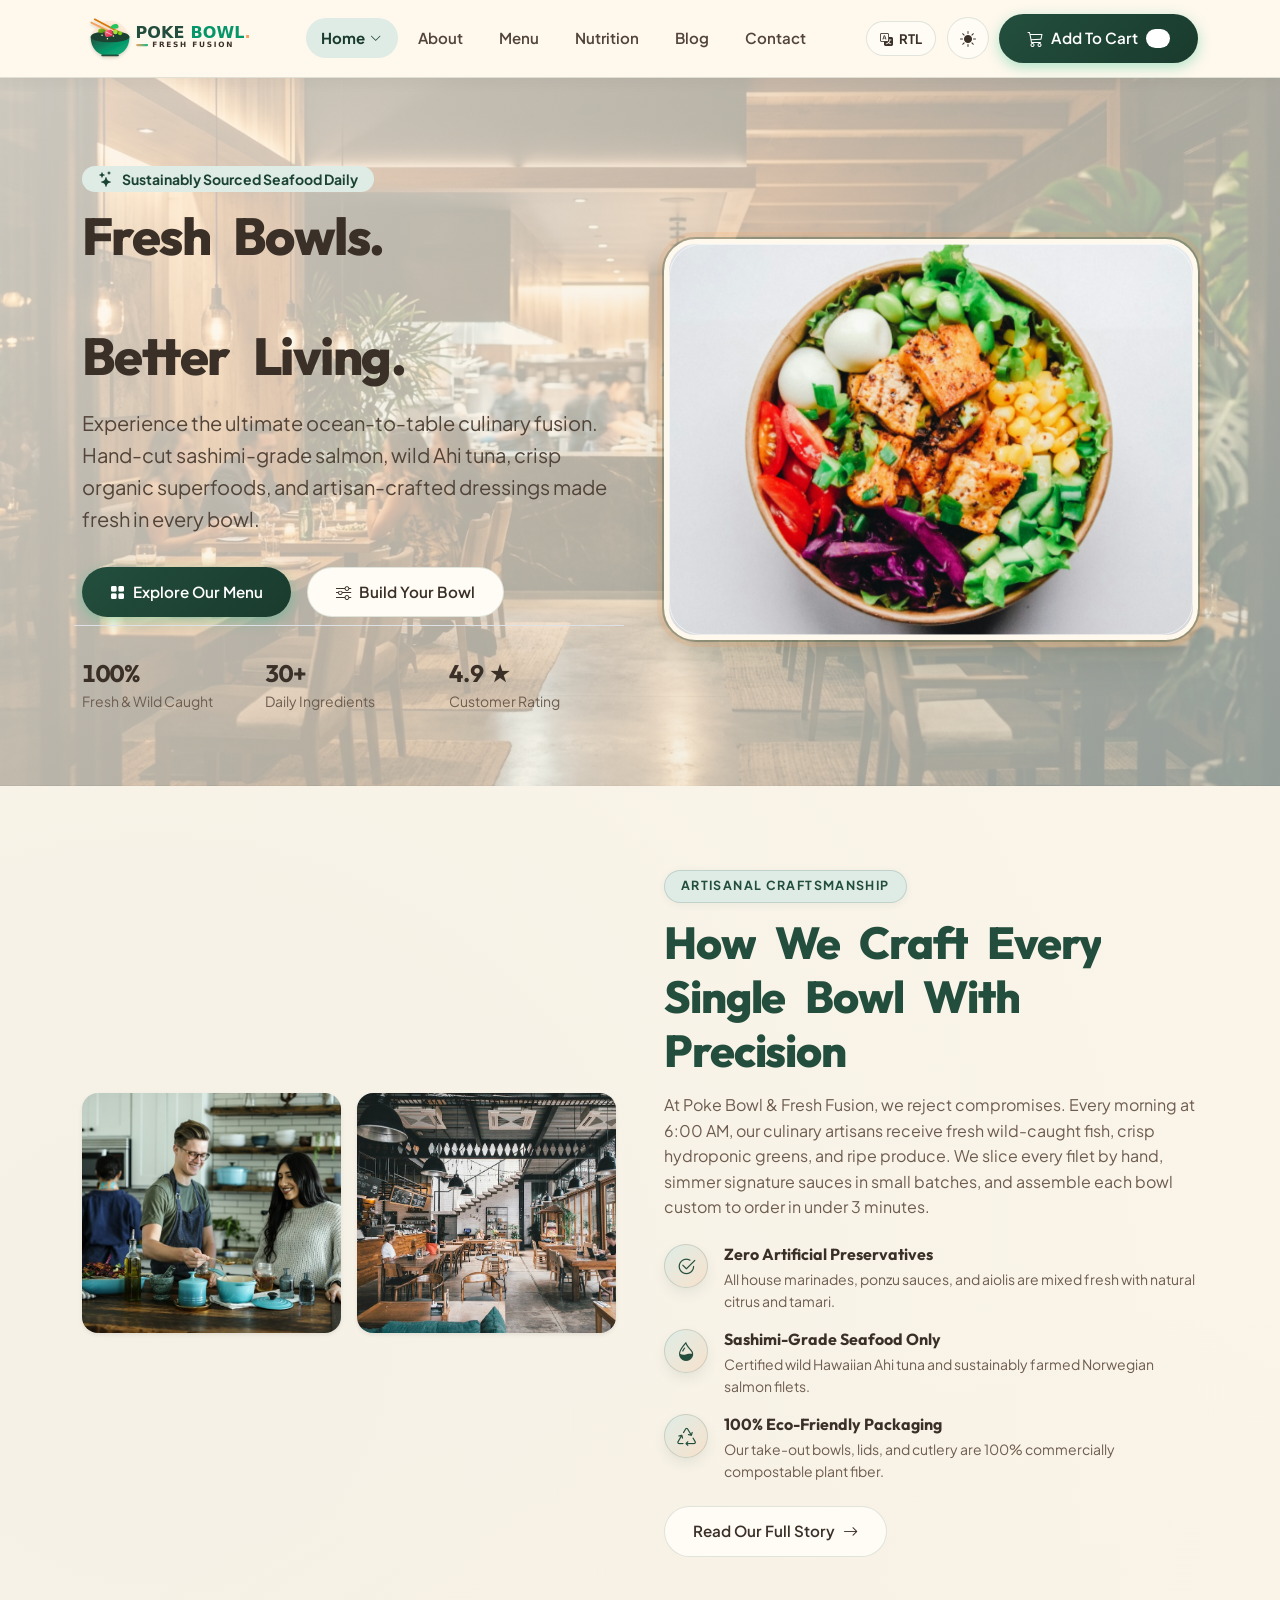
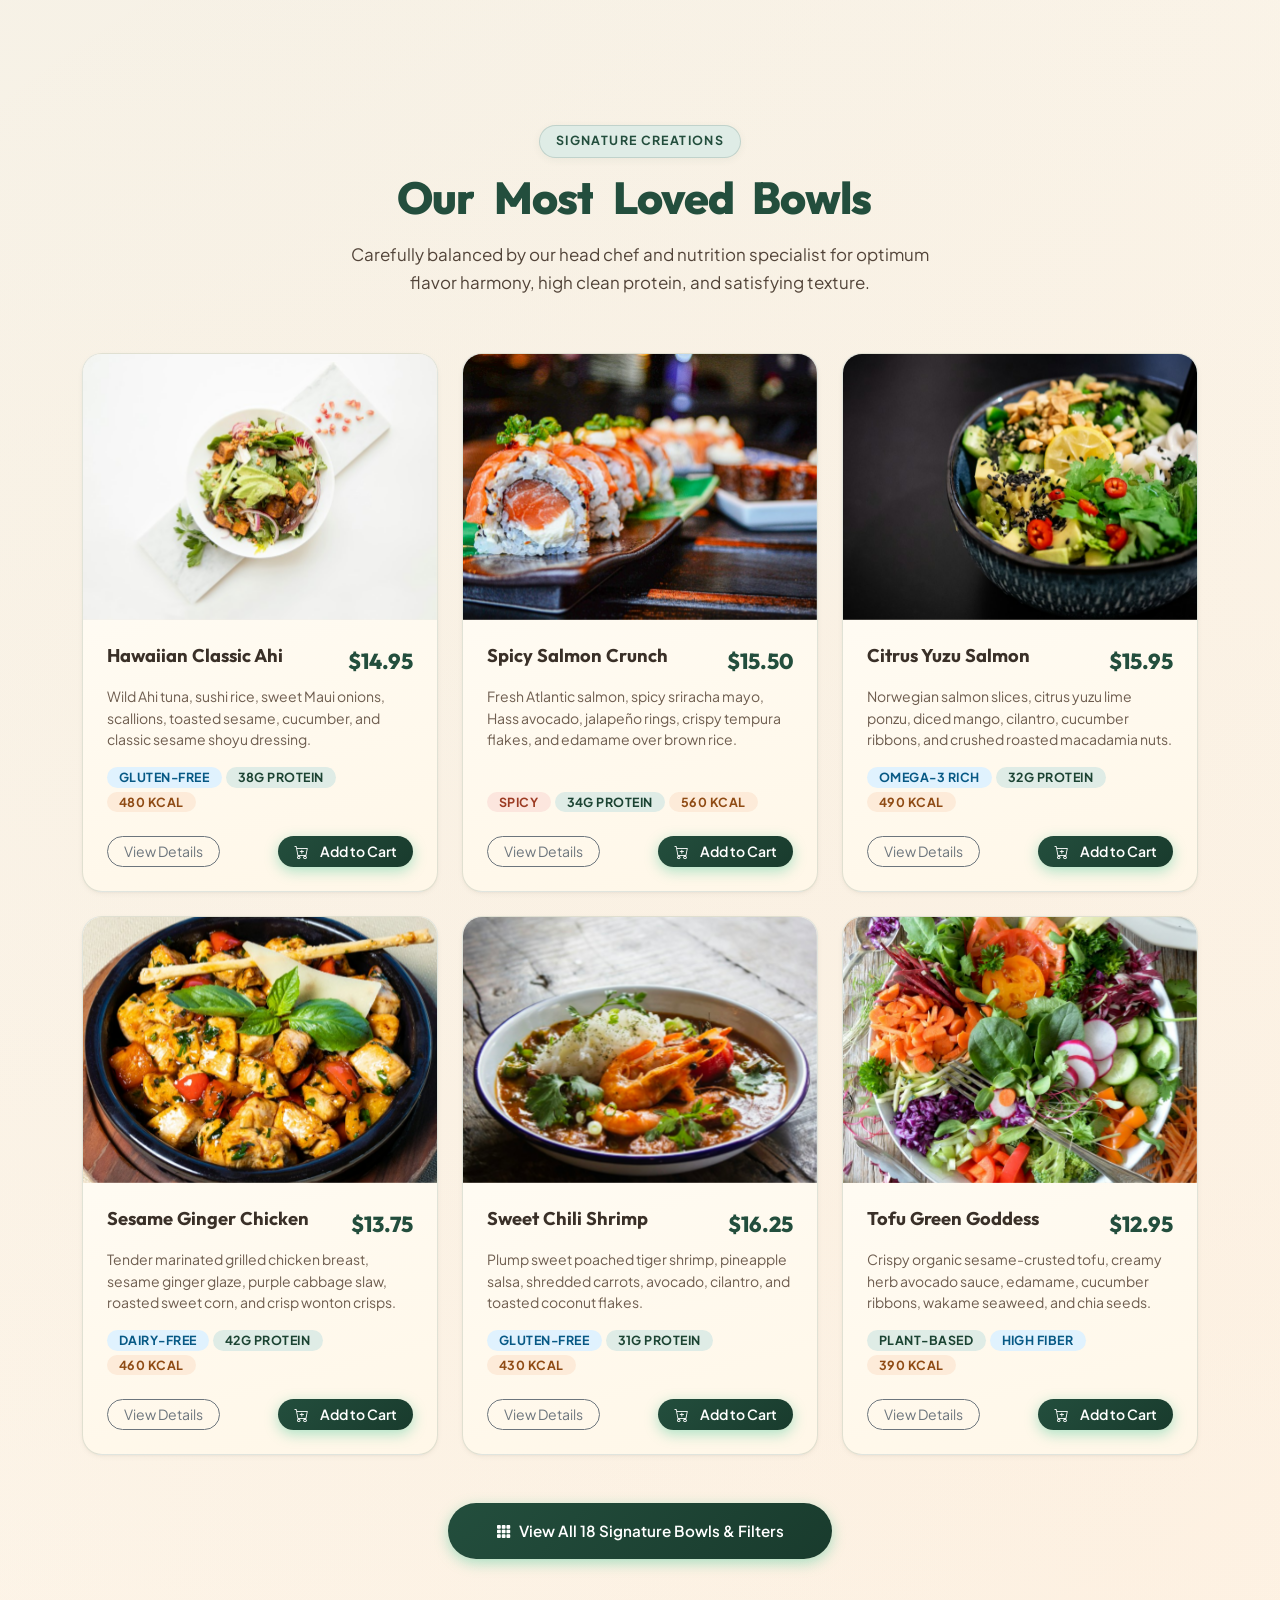
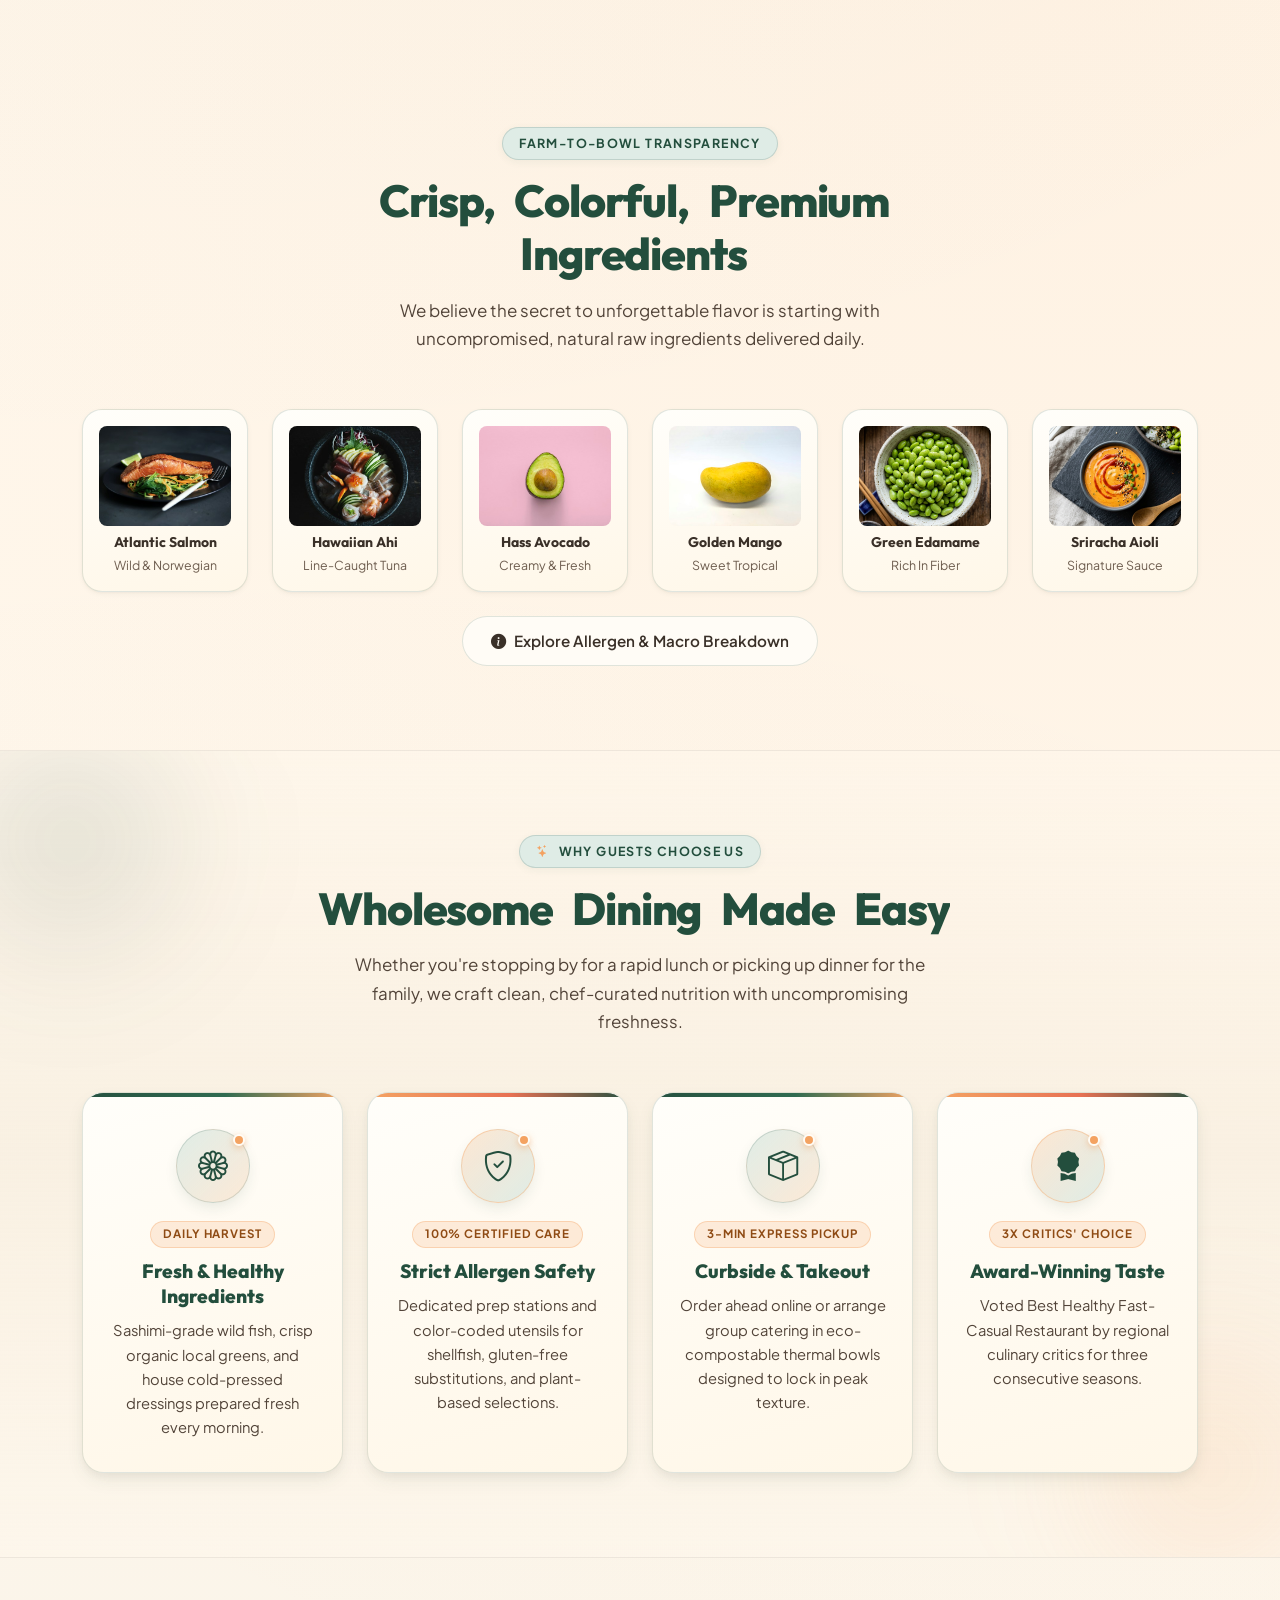
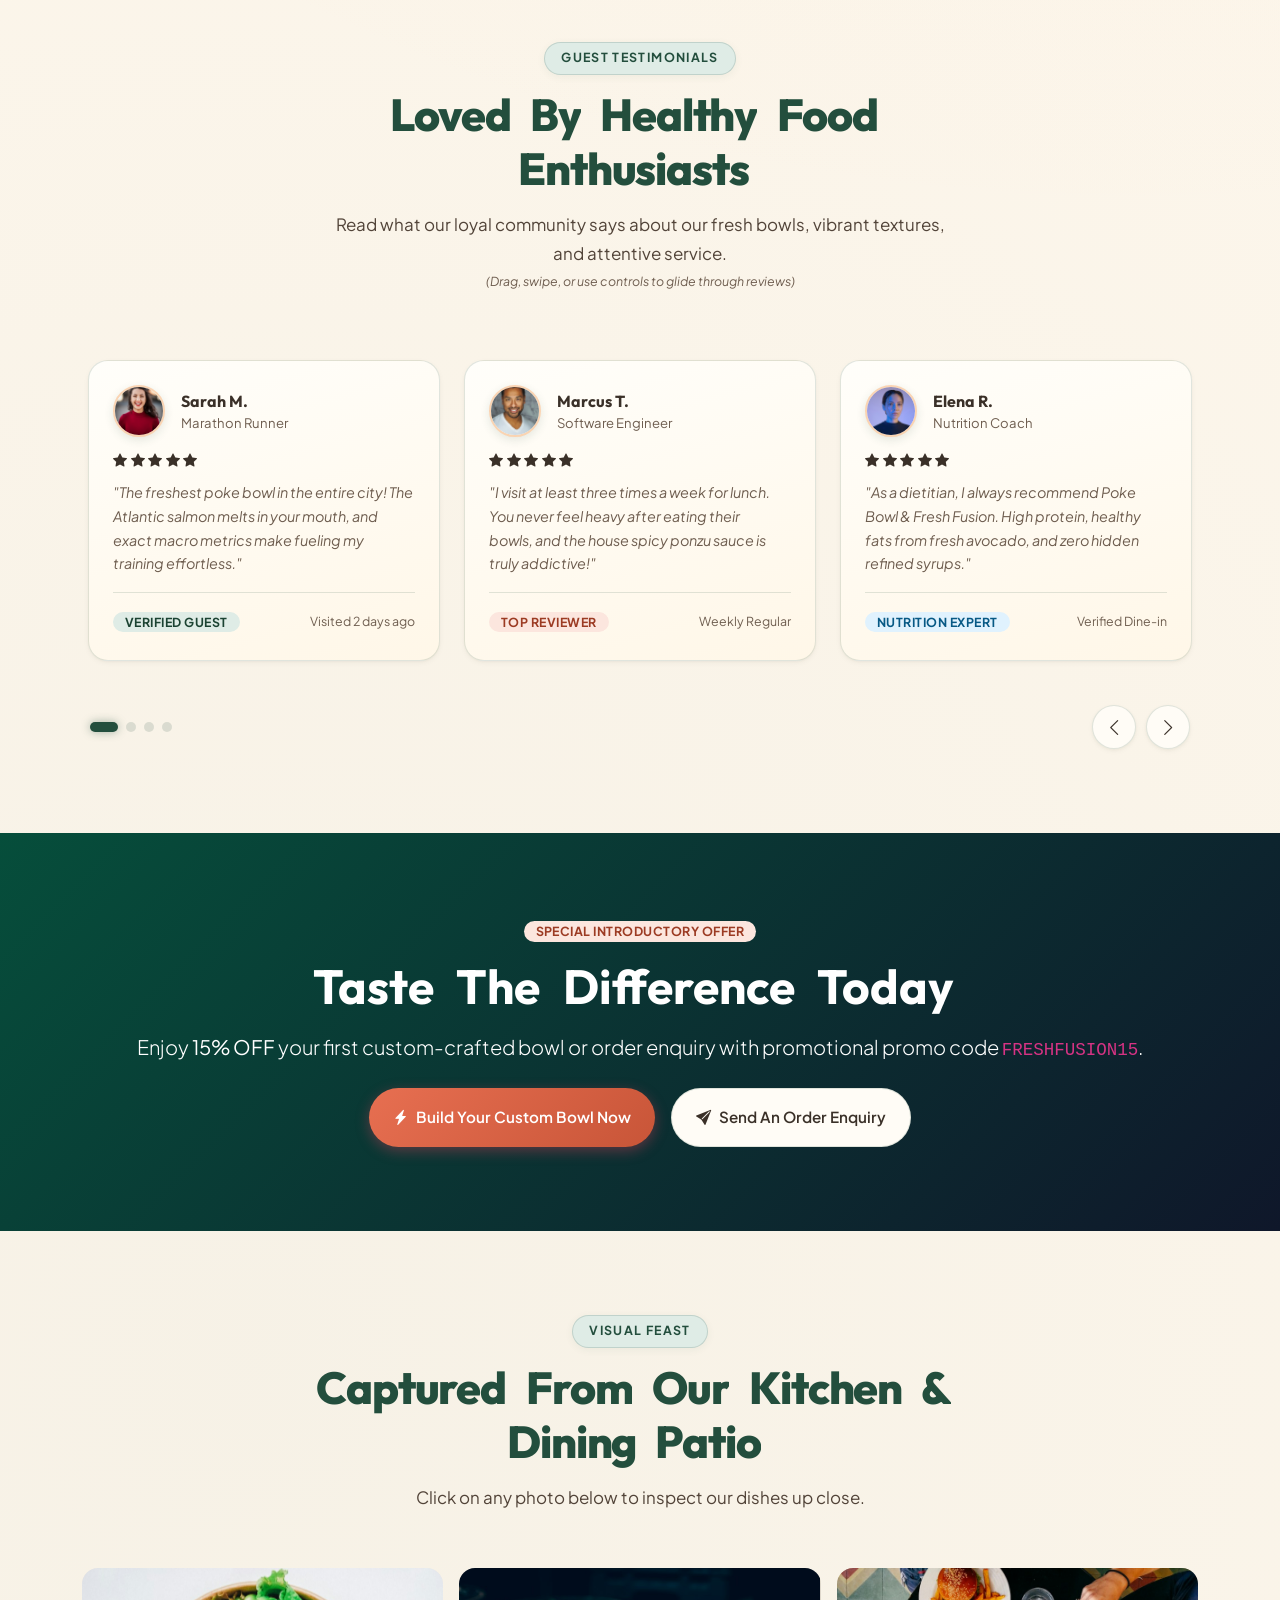
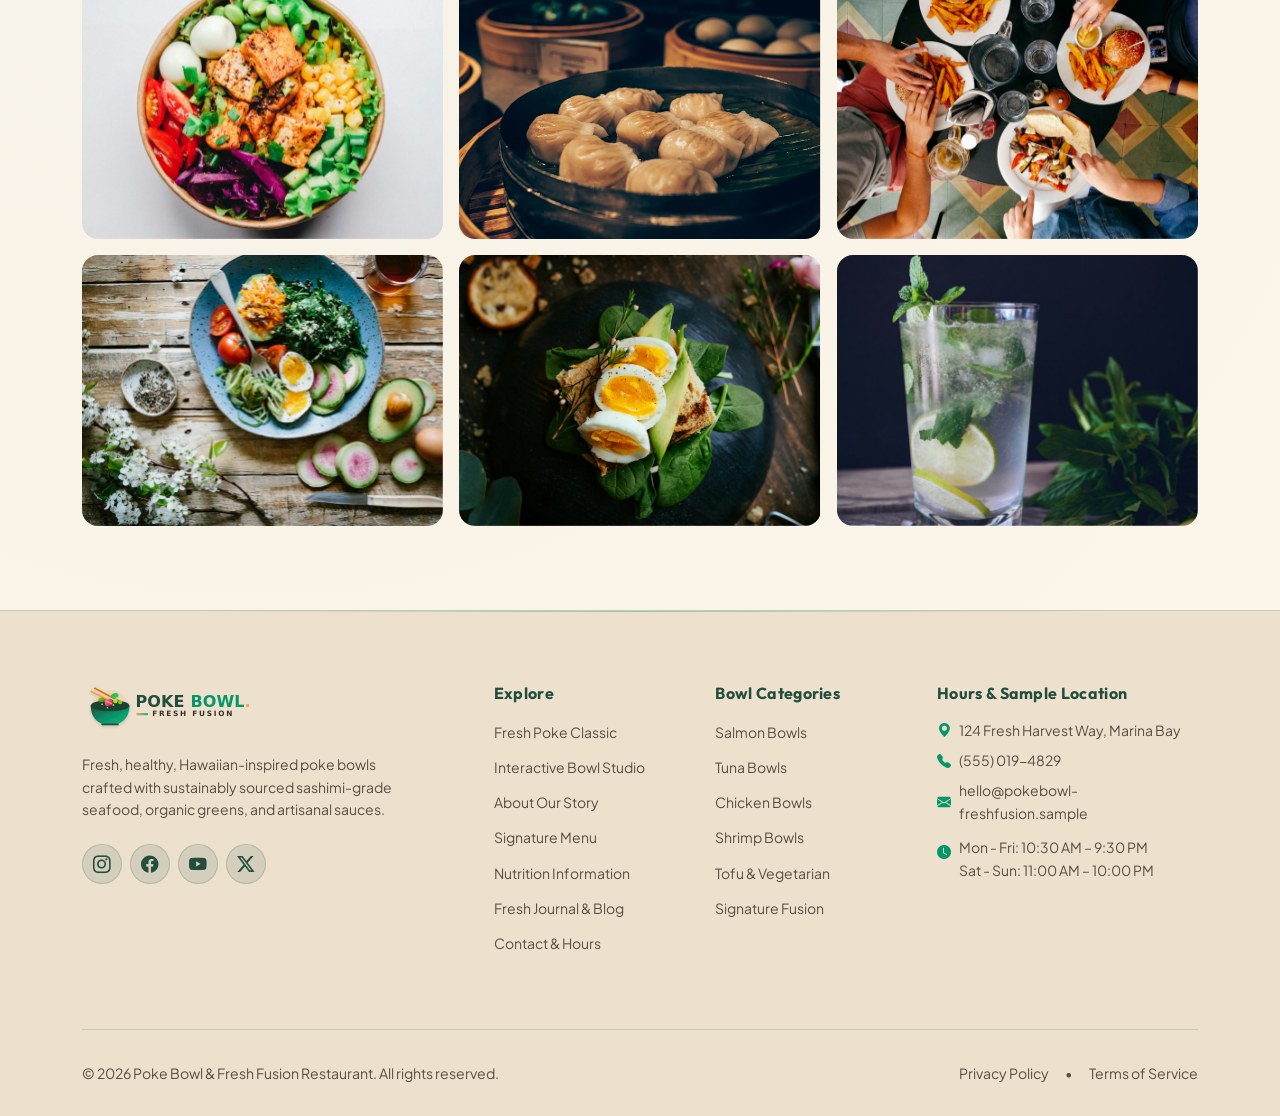
==== commit be6f5637: "Fix and update website code" ====
--- a/index.html
+++ b/index.html
@@ -82,7 +82,7 @@
         <!-- Direction Switcher -->
         <button class="btn-direction-toggle direction-toggle-btn" type="button" aria-label="Toggle text direction LTR/RTL" title="Toggle text direction">
           <i class="bi bi-translate"></i>
-          <span class="direction-label">LTR</span>
+          <span class="direction-label">RTL</span>
         </button>
 
         <!-- Dark/Light Theme Switcher -->
@@ -91,11 +91,18 @@
           <i class="bi bi-sun-fill theme-icon-sun"></i>
         </button>
 
-        <!-- Build Bowl CTA -->
-        <a href="home-2.html#bowl-builder" class="btn-primary-poke d-none d-md-inline-flex">
-          <i class="bi bi-lightning-charge-fill"></i>
-          <span>Build Bowl</span>
-        </a>
+        <!-- Cart Button (Desktop & Tablet) -->
+        <button type="button" class="btn-primary-poke nav-cart-btn d-none d-sm-inline-flex align-items-center gap-2" data-bs-toggle="modal" data-bs-target="#globalCartModal" aria-label="View Shopping Cart">
+          <i class="bi bi-cart3 fs-6"></i>
+          <span>Add To Cart</span>
+          <span class="badge nav-cart-badge bg-white text-emerald-700 rounded-pill px-2 py-0.5 fw-bold">0</span>
+        </button>
+
+        <!-- Cart Icon Button (Mobile) -->
+        <button type="button" class="btn-icon-round nav-cart-btn position-relative d-inline-flex d-sm-none" data-bs-toggle="modal" data-bs-target="#globalCartModal" aria-label="View Shopping Cart">
+          <i class="bi bi-cart3"></i>
+          <span class="position-absolute top-0 start-100 translate-middle badge rounded-pill bg-danger nav-cart-badge fs-9">0</span>
+        </button>
 
         <!-- Hamburger for Mobile -->
         <button class="poke-hamburger" type="button" aria-label="Toggle navigation drawer" aria-expanded="false">
@@ -149,24 +156,6 @@
       <li class="nav-item"><a href="blog.html" class="nav-link mobile-nav-link fw-bold"><i class="bi bi-journal-richtext me-2"></i> Fresh Journal & Blog</a></li>
       <li class="nav-item"><a href="contact.html" class="nav-link mobile-nav-link fw-bold"><i class="bi bi-envelope me-2"></i> Contact & Enquiry</a></li>
     </ul>
-
-    <div class="mt-auto pt-3 border-top">
-      <div class="d-flex gap-2 mb-3">
-        <button class="btn btn-outline-secondary w-50 direction-toggle-btn d-flex align-items-center justify-content-center gap-1" type="button">
-          <i class="bi bi-translate"></i>
-          <span class="direction-label">LTR</span>
-        </button>
-        <button class="btn btn-outline-secondary w-50 theme-toggle-btn d-flex align-items-center justify-content-center gap-1" type="button">
-          <i class="bi bi-moon-stars-fill theme-icon-moon"></i>
-          <i class="bi bi-sun-fill theme-icon-sun"></i>
-          <span>Theme</span>
-        </button>
-      </div>
-      <a href="home-2.html#bowl-builder" class="btn-primary-poke w-100 justify-content-center">
-        <i class="bi bi-plus-circle-fill"></i>
-        <span>Build Your Bowl</span>
-      </a>
-    </div>
   </aside>
 
   <!-- ========================================================================
@@ -1010,7 +999,10 @@
               </div>
 
               <div class="d-flex gap-2">
-                <button type="button" id="bowlDetailAddToCartBtn" class="btn-primary-poke w-100 justify-content-center py-2.5"><i class="bi bi-cart-plus-fill me-1"></i><span>Add Bowl to Cart</span></button>
+                <button type="button" id="bowlDetailEnquiryBtn" class="btn-primary-poke w-100 justify-content-center py-2.5">
+                  <i class="bi bi-chat-left-dots-fill me-2"></i>
+                  <span>Order Enquiry</span>
+                </button>
               </div>
 
             </div>
@@ -1024,6 +1016,134 @@
           </small>
         </div>
 
+      </div>
+    </div>
+  </div>
+
+  <!-- ========================================================================
+       Bowl Order Enquiry Modal
+       ======================================================================== -->
+  <div class="modal fade" id="bowlEnquiryModal" tabindex="-1" aria-labelledby="bowlEnquiryModalLabel" aria-hidden="true">
+    <div class="modal-dialog modal-dialog-centered">
+      <div class="modal-content rounded-4 border border-border-color shadow-lg bg-card">
+        <div class="modal-header border-bottom border-border-color pb-3">
+          <div class="d-flex align-items-center gap-2">
+            <div class="rounded-circle bg-emerald-500/10 text-emerald-600 p-2 d-flex">
+              <i class="bi bi-chat-left-dots-fill fs-5"></i>
+            </div>
+            <div>
+              <h5 class="modal-title fw-bold mb-0" id="bowlEnquiryModalLabel">Order Enquiry Form</h5>
+              <small class="text-muted">Pre-Orders &amp; Meal Inquiries</small>
+            </div>
+          </div>
+          <button type="button" class="btn-close" data-bs-dismiss="modal" aria-label="Close"></button>
+        </div>
+        <div class="modal-body p-3.5">
+          <!-- Selected Item Detail Card -->
+          <div class="card-poke p-3 mb-3 bg-secondary/30" id="enquiryModalSummaryCard">
+            <div class="d-flex justify-content-between align-items-start mb-2">
+              <div>
+                <span class="badge badge-poke badge-green mb-1 fs-9">Selected Bowl</span>
+                <h5 id="enquiryModalBowlTitle" class="fw-bold mb-0 text-emerald-600 font-heading">Signature Poke Bowl</h5>
+              </div>
+              <span id="enquiryModalBowlPrice" class="fw-bold fs-6 text-emerald-500 font-heading">$15.50</span>
+            </div>
+            <p id="enquiryModalBowlDesc" class="fs-8 text-muted mb-0">Fresh poke bowl selection.</p>
+          </div>
+
+          <!-- Enquiry Form -->
+          <form id="bowlQuickEnquiryForm" novalidate>
+            <!-- Quantity and Order Mode Row -->
+            <div class="row g-2 mb-2.5">
+              <div class="col-6 form-group">
+                <label class="form-label fs-8 fw-bold mb-1">Quantity <span class="text-rose-500">*</span></label>
+                <div class="d-flex align-items-center gap-2">
+                  <button id="enquiryModalQtyMinus" type="button" class="btn btn-sm btn-outline-secondary rounded-circle p-0 d-flex align-items-center justify-content-center" style="width: 28px; height: 28px;" aria-label="Decrease quantity">
+                    <i class="bi bi-dash"></i>
+                  </button>
+                  <span id="enquiryModalQtyVal" class="fw-bold fs-7 px-1">1</span>
+                  <button id="enquiryModalQtyPlus" type="button" class="btn btn-sm btn-outline-secondary rounded-circle p-0 d-flex align-items-center justify-content-center" style="width: 28px; height: 28px;" aria-label="Increase quantity">
+                    <i class="bi bi-plus"></i>
+                  </button>
+                </div>
+              </div>
+              <div class="col-6 form-group">
+                <label for="enquiryModalType" class="form-label fs-8 fw-bold mb-1">Enquiry Type <span class="text-rose-500">*</span></label>
+                <select class="form-poke-control py-2 fs-8" id="enquiryModalType" required>
+                  <option value="Takeout Pre-Order">Takeout Pre-Order</option>
+                  <option value="Dine-In Table Reservation">Dine-In Reservation</option>
+                  <option value="Corporate Catering">Corporate Catering</option>
+                  <option value="Dietary Query">Dietary Query</option>
+                </select>
+              </div>
+            </div>
+
+            <!-- Customer Name & Phone -->
+            <div class="row g-2 mb-2.5">
+              <div class="col-md-6 form-group">
+                <label for="enquiryModalName" class="form-label fs-8 fw-bold mb-1">Your Full Name <span class="text-rose-500">*</span></label>
+                <input type="text" class="form-poke-control py-2 fs-8" id="enquiryModalName" placeholder="e.g. Maya Chen" required>
+                <div class="invalid-feedback-custom">Name must contain letters only (minimum 2 characters).</div>
+              </div>
+              <div class="col-md-6 form-group">
+                <label for="enquiryModalPhone" class="form-label fs-8 fw-bold mb-1">Phone Number <span class="text-rose-500">*</span></label>
+                <input type="tel" class="form-poke-control py-2 fs-8" id="enquiryModalPhone" placeholder="10-digit number" maxlength="10" inputmode="numeric" required>
+                <div class="invalid-feedback-custom">Phone number must be exactly 10 digits.</div>
+              </div>
+            </div>
+
+            <!-- Email & Preferred Time -->
+            <div class="row g-2 mb-2.5">
+              <div class="col-md-6 form-group">
+                <label for="enquiryModalEmail" class="form-label fs-8 fw-bold mb-1">Email Address <span class="text-rose-500">*</span></label>
+                <input type="email" class="form-poke-control py-2 fs-8" id="enquiryModalEmail" placeholder="e.g. name@example.com" required>
+                <div class="invalid-feedback-custom">Please enter a valid email address.</div>
+              </div>
+              <div class="col-md-6 form-group">
+                <label for="enquiryModalTime" class="form-label fs-8 fw-bold mb-1">Preferred Time <span class="text-rose-500">*</span></label>
+                <input type="time" class="form-poke-control py-2 fs-8" id="enquiryModalTime" value="12:30" required>
+              </div>
+            </div>
+
+            <!-- Dietary / Allergy Notes -->
+            <div class="form-group mb-3">
+              <label for="enquiryModalNotes" class="form-label fs-8 fw-bold mb-1">Special Instructions / Dietary Requests</label>
+              <textarea class="form-poke-control py-2 fs-8" id="enquiryModalNotes" rows="2" placeholder="e.g. Dressing on side, no scallions, extra crispy wontons..."></textarea>
+            </div>
+
+            <!-- Visible Validation Error Alert -->
+            <div id="enquiryModalErrorAlert" class="alert alert-danger py-2 px-3 fs-8 mb-2.5 d-none d-flex align-items-center gap-2 border-0 rounded-3 shadow-xs" style="background-color: rgba(244, 63, 94, 0.12); color: #e11d48;" role="alert">
+              <i class="bi bi-exclamation-triangle-fill fs-6 flex-shrink-0"></i>
+              <span id="enquiryModalErrorAlertText">Please fill in all required fields correctly.</span>
+            </div>
+
+            <!-- Submit Buttons -->
+            <button type="submit" id="enquiryModalSubmitBtn" class="btn-primary-poke w-100 justify-content-center py-2.5 mb-2">
+              <i class="bi bi-send-fill me-1.5"></i>
+              <span>Submit Order Enquiry</span>
+            </button>
+            
+            <a id="enquiryModalFullPageLink" href="contact.html?source=detail#order-enquiry-section" class="btn btn-sm btn-outline-secondary rounded-pill w-100 py-1.5 fs-8 text-center d-flex align-items-center justify-content-center gap-1">
+              <i class="bi bi-box-arrow-up-right me-1"></i>
+              <span>Open in Full Enquiry Page</span>
+            </a>
+          </form>
+
+          <!-- Enquiry Success Feedback Box -->
+          <div id="enquiryModalSuccessBox" class="text-center p-3 d-none">
+            <div class="rounded-circle bg-emerald-500/10 text-emerald-600 p-3 d-inline-flex mb-2">
+              <i class="bi bi-check2-circle fs-1"></i>
+            </div>
+            <h5 class="fw-bold mb-1 font-heading text-emerald-600">Enquiry Submitted!</h5>
+            <p class="text-muted fs-8 mb-3">
+              Thank you! Your order enquiry for <strong id="enquirySuccessBowlName">Selected Bowl</strong> has been received. Reference ID: <strong id="enquirySuccessRef" class="text-emerald-700"></strong>.
+            </p>
+            <p class="text-muted fs-9 mb-3">Our kitchen team will contact you shortly to confirm timing and preparation.</p>
+            <button type="button" class="btn btn-sm btn-primary-poke rounded-pill px-4" data-bs-dismiss="modal">
+              Done &amp; Continue Browsing
+            </button>
+          </div>
+        </div>
       </div>
     </div>
   </div>
@@ -1115,8 +1235,8 @@
             <a href="https://youtube.com" target="_blank" rel="noopener noreferrer" class="footer-social-link" aria-label="Follow us on YouTube">
               <i class="bi bi-youtube"></i>
             </a>
-            <a href="https://tiktok.com" target="_blank" rel="noopener noreferrer" class="footer-social-link" aria-label="Follow us on TikTok">
-              <i class="bi bi-tiktok"></i>
+            <a href="https://twitter.com" target="_blank" rel="noopener noreferrer" class="footer-social-link" aria-label="Follow us on Twitter / X">
+              <i class="bi bi-twitter-x"></i>
             </a>
           </div>
         </div>
@@ -1195,6 +1315,75 @@
     <i class="bi bi-chevron-up"></i>
   </button>
 
+  <!-- ========================================================================
+       Global Shopping Cart Modal (Persistent Multi-Item Cart)
+       ======================================================================== -->
+  <div class="modal fade" id="globalCartModal" tabindex="-1" aria-labelledby="globalCartModalLabel" aria-hidden="true">
+    <div class="modal-dialog modal-dialog-centered modal-dialog-scrollable">
+      <div class="modal-content rounded-4 border border-border-color shadow-lg bg-card">
+        <div class="modal-header border-bottom border-border-color pb-3">
+          <div class="d-flex align-items-center gap-2">
+            <div class="rounded-circle bg-emerald-500/10 text-emerald-600 p-2 d-flex">
+              <i class="bi bi-cart3 fs-5"></i>
+            </div>
+            <div>
+              <h5 class="modal-title fw-bold mb-0" id="globalCartModalLabel">Your Shopping Cart</h5>
+              <small class="text-muted">Fresh Poké &amp; Fusion Specialties</small>
+            </div>
+          </div>
+          <button type="button" class="btn-close" data-bs-dismiss="modal" aria-label="Close"></button>
+        </div>
+        <div class="modal-body p-3.5">
+          <!-- Empty State -->
+          <div id="globalCartEmpty" class="text-center py-5 d-none">
+            <div class="rounded-circle bg-secondary/40 d-inline-flex p-3 mb-3 text-muted">
+              <i class="bi bi-cart-x fs-2"></i>
+            </div>
+            <h6 class="fw-bold mb-1">Your cart is currently empty</h6>
+            <p class="text-muted fs-8 mb-3">Explore our fresh poke bowls and hand-crafted bowls to add items.</p>
+            <a href="menu.html" class="btn btn-sm btn-outline-primary rounded-pill px-3" data-bs-dismiss="modal">
+              Browse Menu
+            </a>
+          </div>
+
+          <!-- Filled State -->
+          <div id="globalCartFilled">
+            <div id="globalCartItemsList" class="mb-3">
+              <!-- Cart rows injected dynamically by cart.js -->
+            </div>
+
+            <!-- Subtotal & Checkout -->
+            <div class="p-3 rounded-3 bg-secondary/40 border border-border-color mb-3">
+              <div class="d-flex justify-content-between align-items-center mb-1">
+                <span class="text-muted fs-8">Subtotal</span>
+                <span class="fw-bold fs-7 font-heading" id="globalCartSubtotal">$0.00</span>
+              </div>
+              <div class="d-flex justify-content-between align-items-center">
+                <span class="text-muted fs-8">Estimated Prep Time</span>
+                <span class="badge badge-poke badge-green fs-9">12 - 15 mins</span>
+              </div>
+            </div>
+
+            <div class="d-flex flex-column gap-2">
+              <a id="globalCartProceedBtn" href="contact.html?source=cart#order-enquiry-section" class="btn-primary-poke w-100 justify-content-center py-2.5">
+                <i class="bi bi-bag-check-fill"></i>
+                <span>Proceed to Order / Checkout</span>
+              </a>
+              <div class="d-flex justify-content-between">
+                <button type="button" class="btn btn-sm text-danger p-0 fs-8" onclick="window.PokeCart.clearCart()">
+                  <i class="bi bi-trash3 me-1"></i> Clear Cart
+                </button>
+                <button type="button" class="btn btn-sm text-muted p-0 fs-8" data-bs-dismiss="modal">
+                  Continue Browsing
+                </button>
+              </div>
+            </div>
+          </div>
+        </div>
+      </div>
+    </div>
+  </div>
+
   <!-- Scripts -->
   <script src="https://cdn.jsdelivr.net/npm/bootstrap@5.3.3/dist/js/bootstrap.bundle.min.js"></script>
   <script src="https://cdn.jsdelivr.net/npm/gsap@3.12.5/dist/gsap.min.js"></script>
@@ -1203,6 +1392,8 @@
   <script src="assets/js/direction.js"></script>
   <script src="assets/js/navigation.js"></script>
   <script src="assets/js/glider.js"></script>
+  <script src="assets/js/cart.js"></script>
+  <script src="assets/js/form-validation.js"></script>
   <script src="assets/js/menu.js"></script>
   <script src="assets/js/animations.js"></script>
   <script src="assets/js/main.js"></script>
--- a/assets/css/themes.css
+++ b/assets/css/themes.css
@@ -473,15 +473,15 @@
   transition: transform 0.3s ease, opacity 0.3s ease;
 }
 
+[data-theme="light"] .theme-icon-sun {
+  display: inline-block;
+}
 [data-theme="light"] .theme-icon-moon {
+  display: none;
+}
+[data-theme="dark"] .theme-icon-sun {
+  display: none;
+}
+[data-theme="dark"] .theme-icon-moon {
   display: inline-block;
 }
-[data-theme="light"] .theme-icon-sun {
-  display: none;
-}
-[data-theme="dark"] .theme-icon-moon {
-  display: none;
-}
-[data-theme="dark"] .theme-icon-sun {
-  display: inline-block;
-}
--- a/assets/css/animations.css
+++ b/assets/css/animations.css
@@ -143,29 +143,46 @@
 /* --------------------------------------------------------------------------
    2. Cinematic Text Reveal (Word & Letter Level)
    -------------------------------------------------------------------------- */
+.split-word-mask,
 .split-text-word {
   display: inline-block;
   overflow: hidden;
   vertical-align: bottom;
-  padding-bottom: 0.12em;
-  margin-bottom: -0.12em;
-  direction: ltr !important;
-  unicode-bidi: isolate !important;
-}
-
+  padding-bottom: 0.14em;
+  margin-bottom: -0.14em;
+  margin-inline-end: 0.28em;
+  white-space: nowrap; /* Ensures letters in a single word never break awkwardly across lines */
+  box-sizing: border-box;
+}
+
+.split-word-inner,
 .split-text-inner {
   display: inline-block;
-  transform: translateY(115%);
+  transform: translateY(100%);
   opacity: 0;
-  transition: transform 0.85s cubic-bezier(0.16, 1, 0.3, 1), opacity 0.8s ease;
+  transition: transform 0.65s cubic-bezier(0.16, 1, 0.3, 1),
+              opacity 0.55s ease;
   will-change: transform, opacity;
-  direction: ltr !important;
-  unicode-bidi: isolate !important;
-}
-
+}
+
+/* Revealed State: Animate each word sliding up from translateY(100%) to translateY(0%) */
+.is-split-revealed .split-word-inner,
+.is-split-revealed .split-text-inner,
+.split-word-mask.is-revealed .split-word-inner,
 .split-text-word.is-revealed .split-text-inner {
-  transform: translateY(0);
-  opacity: 1;
+  transform: translateY(0%) !important;
+  opacity: 1 !important;
+}
+
+/* Fallback for browsers where JavaScript is disabled or not yet ready */
+noscript .split-word-inner,
+noscript .split-text-inner,
+body.no-js .split-word-inner,
+body.no-js .split-text-inner,
+body:not(.js-ready) .split-word-inner,
+body:not(.js-ready) .split-text-inner {
+  transform: none !important;
+  opacity: 1 !important;
 }
 
 /* Text Highlights with Animated Brush / Underline */
@@ -182,6 +199,56 @@
 .is-visible .animated-highlight,
 .is-revealed .animated-highlight {
   background-size: 100% 0.35em;
+}
+
+/* --------------------------------------------------------------------------
+   3. Kinetic Typography & Accent Shimmer Effects
+   -------------------------------------------------------------------------- */
+@keyframes textAccentShimmer {
+  0% {
+    background-position: -200% center;
+  }
+  100% {
+    background-position: 200% center;
+  }
+}
+
+@keyframes textFloatKinetic {
+  0%, 100% {
+    transform: translateY(0);
+  }
+  50% {
+    transform: translateY(-4px);
+  }
+}
+
+/* Gradient Shimmer for Keyword Accents */
+.text-shimmer-accent,
+.text-emerald-500,
+.text-rose-500,
+.text-primary-gradient,
+.text-gradient {
+  background: linear-gradient(
+    115deg,
+    var(--color-primary, #10B981) 0%,
+    var(--color-accent-amber, #F59E0B) 28%,
+    var(--color-primary-light, #34D399) 50%,
+    var(--color-accent-coral, #F43F5E) 74%,
+    var(--color-primary, #10B981) 100%
+  );
+  background-size: 250% auto;
+  -webkit-background-clip: text;
+  -webkit-text-fill-color: transparent;
+  animation: textAccentShimmer 7.5s linear infinite;
+  display: inline;
+}
+
+/* Kinetic Subtle Badge Floating */
+.kinetic-badge-float,
+.hero-badge-float {
+  display: inline-flex;
+  animation: textFloatKinetic 4.5s ease-in-out infinite;
+  will-change: transform;
 }
 
 /* --------------------------------------------------------------------------
@@ -428,6 +495,132 @@
   opacity: 1;
   transform: translateY(0);
   transition-delay: 220ms;
+}
+
+/* --------------------------------------------------------------------------
+   7b. Hero Staggered Text Sequence & Universal Scroll Text Reveal
+   -------------------------------------------------------------------------- */
+.hero-stagger-badge {
+  opacity: 0;
+  transform: translateY(22px);
+  transition: opacity 0.65s cubic-bezier(0.16, 1, 0.3, 1),
+              transform 0.65s cubic-bezier(0.16, 1, 0.3, 1);
+  will-change: opacity, transform;
+}
+
+.hero-stagger-badge.is-animated {
+  opacity: 1 !important;
+  transform: none !important;
+}
+
+.hero-stagger-title {
+  opacity: 0;
+  transform: translateY(28px);
+  transition: opacity 0.75s cubic-bezier(0.16, 1, 0.3, 1),
+              transform 0.75s cubic-bezier(0.16, 1, 0.3, 1);
+  will-change: opacity, transform;
+}
+
+.hero-stagger-title.is-animated {
+  opacity: 1 !important;
+  transform: none !important;
+}
+
+.hero-stagger-desc {
+  opacity: 0;
+  transform: translateY(24px);
+  transition: opacity 0.75s cubic-bezier(0.16, 1, 0.3, 1),
+              transform 0.75s cubic-bezier(0.16, 1, 0.3, 1);
+  will-change: opacity, transform;
+}
+
+.hero-stagger-desc.is-animated {
+  opacity: 1 !important;
+  transform: none !important;
+}
+
+.hero-stagger-cta {
+  opacity: 0;
+  transform: translateY(20px);
+  transition: opacity 0.75s cubic-bezier(0.16, 1, 0.3, 1),
+              transform 0.75s cubic-bezier(0.16, 1, 0.3, 1);
+  will-change: opacity, transform;
+}
+
+.hero-stagger-cta.is-animated {
+  opacity: 1 !important;
+  transform: none !important;
+}
+
+.hero-stagger-meta {
+  opacity: 0;
+  transform: translateY(18px);
+  transition: opacity 0.75s cubic-bezier(0.16, 1, 0.3, 1),
+              transform 0.75s cubic-bezier(0.16, 1, 0.3, 1);
+  will-change: opacity, transform;
+}
+
+.hero-stagger-meta.is-animated {
+  opacity: 1 !important;
+  transform: none !important;
+}
+
+/* Universal Scroll-Triggered Text Reveal */
+.text-reveal {
+  opacity: 0;
+  transform: translateY(26px);
+  transition: opacity 0.7s cubic-bezier(0.16, 1, 0.3, 1),
+              transform 0.7s cubic-bezier(0.16, 1, 0.3, 1);
+  will-change: opacity, transform;
+}
+
+.text-reveal.is-revealed,
+.text-reveal.is-visible {
+  opacity: 1 !important;
+  transform: none !important;
+  will-change: auto !important;
+}
+
+/* Stagger sequence for text reveal containers */
+.text-reveal-stagger > *:nth-child(1) { transition-delay: 50ms; }
+.text-reveal-stagger > *:nth-child(2) { transition-delay: 140ms; }
+.text-reveal-stagger > *:nth-child(3) { transition-delay: 230ms; }
+.text-reveal-stagger > *:nth-child(4) { transition-delay: 320ms; }
+
+@media (max-width: 991.98px) {
+  .hero-stagger-badge,
+  .hero-stagger-title,
+  .hero-stagger-desc,
+  .hero-stagger-cta,
+  .hero-stagger-meta,
+  .text-reveal {
+    transform: translateY(16px);
+    transition-duration: 0.5s;
+  }
+}
+
+@media (max-width: 575.98px) {
+  .hero-stagger-badge,
+  .hero-stagger-title,
+  .hero-stagger-desc,
+  .hero-stagger-cta,
+  .hero-stagger-meta,
+  .text-reveal {
+    transform: translateY(12px);
+    transition-duration: 0.4s;
+  }
+
+  .split-word-mask,
+  .split-text-word {
+    padding-bottom: 0.08em;
+    margin-bottom: -0.08em;
+    margin-inline-end: 0.22em;
+  }
+
+  .split-word-inner,
+  .split-text-inner {
+    transition-duration: 0.45s, 0.4s;
+  }
 }
 
 /* Stagger Delay Modifiers */
@@ -662,6 +855,12 @@
   }
 
   .reveal,
+  .text-reveal,
+  .hero-stagger-badge,
+  .hero-stagger-title,
+  .hero-stagger-desc,
+  .hero-stagger-cta,
+  .hero-stagger-meta,
   .split-text-inner,
   .cinematic-reveal img {
     opacity: 1 !important;
@@ -670,13 +869,24 @@
     filter: none !important;
   }
 
+  .text-shimmer-accent,
+  .text-emerald-500,
+  .text-rose-500,
+  .text-primary-gradient,
+  .text-gradient {
+    animation: none !important;
+    background-size: auto !important;
+  }
+
   .animate-float,
   .animate-float-reverse,
   .animate-pulse-glow,
   .animate-spin-slow,
   .hero-section,
   .blog-hero,
-  .page-hero {
+  .page-hero,
+  .kinetic-badge-float,
+  .hero-badge-float {
     animation: none !important;
   }
 }
--- a/assets/css/style.css
+++ b/assets/css/style.css
@@ -71,6 +71,7 @@
   box-shadow: 0 4px 14px rgba(16, 185, 129, 0.35);
   transition: all 0.25s cubic-bezier(0.2, 0.8, 0.2, 1);
   cursor: pointer;
+  white-space: nowrap;
 }
 
 .btn-primary-poke:hover {
@@ -97,6 +98,7 @@
   gap: 0.5rem;
   transition: all 0.25s ease;
   cursor: pointer;
+  white-space: nowrap;
 }
 
 .btn-secondary-poke:hover {
@@ -121,6 +123,7 @@
   box-shadow: 0 4px 14px rgba(244, 63, 94, 0.35);
   transition: all 0.25s ease;
   cursor: pointer;
+  white-space: nowrap;
 }
 
 .btn-coral-poke:hover {
@@ -1645,25 +1648,41 @@
   left: 0;
   right: 0;
   width: 100%;
-  z-index: 1028;
+  z-index: 1035;
   background-color: var(--navbar-scrolled);
   backdrop-filter: blur(16px);
   -webkit-backdrop-filter: blur(16px);
   border-bottom: 1px solid var(--border-color);
   box-shadow: var(--shadow-md);
-  padding: 0.65rem 0;
+  padding: 0.65rem 0 0.5rem;
+  transition: transform 0.25s ease, background-color 0.25s ease, box-shadow 0.25s ease;
 }
 
 .menu-filter-sticky-bar.is-stuck .menu-search-wrapper,
 .blog-filter-sticky-bar.is-stuck .blog-search-container {
   margin-top: 0 !important;
-  margin-bottom: 0.65rem !important;
+  margin-bottom: 0.5rem !important;
+  max-width: 420px;
+}
+
+.menu-filter-sticky-bar.is-stuck .menu-search-input,
+.blog-filter-sticky-bar.is-stuck .blog-search-input {
+  padding-top: 0.5rem;
+  padding-bottom: 0.5rem;
+  font-size: 0.9rem;
 }
 
 .menu-filter-sticky-bar.is-stuck .menu-filter-nav,
 .blog-filter-sticky-bar.is-stuck .blog-filter-pills {
   margin-top: 0 !important;
   margin-bottom: 0 !important;
+  gap: 0.35rem;
+}
+
+.menu-filter-sticky-bar.is-stuck .btn-filter,
+.blog-filter-sticky-bar.is-stuck .blog-filter-btn {
+  padding: 0.4rem 1rem;
+  font-size: 0.82rem;
 }
 
 /* ==========================================================================
@@ -2047,11 +2066,41 @@
   bottom: 0;
   left: 0;
   right: 0;
+  width: 100%;
+  max-width: 100vw;
+  box-sizing: border-box;
   z-index: 1030;
   box-shadow: 0 -8px 25px rgba(0, 0, 0, 0.7);
-  padding: 0.75rem 1rem;
+  padding: 0.6rem 0.85rem;
   backdrop-filter: blur(12px);
   -webkit-backdrop-filter: blur(12px);
+  transition: transform 0.35s cubic-bezier(0.16, 1, 0.3, 1), opacity 0.25s ease;
+}
+
+.mobile-builder-cart-bar.mobile-cart-hidden {
+  transform: translateY(115%);
+  opacity: 0;
+  pointer-events: none;
+}
+
+.mobile-builder-cart-bar .badge {
+  font-size: 0.7rem !important;
+  padding: 0.2rem 0.5rem !important;
+  line-height: 1.2 !important;
+  white-space: nowrap !important;
+  border-radius: 9999px !important;
+}
+
+.mobile-builder-cart-bar .btn {
+  font-size: 0.78rem !important;
+  padding: 0.35rem 0.65rem !important;
+  white-space: nowrap !important;
+  line-height: 1.25 !important;
+}
+
+#builderSummaryPanel,
+.builder-summary-card {
+  scroll-margin-top: 95px !important;
 }
 
 #customBowlCartModal .modal-content,
@@ -2230,21 +2279,36 @@
   box-shadow: 0 0 0 4px rgba(16, 185, 129, 0.15);
 }
 
+.form-poke-control.is-valid {
+  border-color: #10b981 !important;
+  box-shadow: 0 0 0 3px rgba(16, 185, 129, 0.15) !important;
+}
+
 .form-poke-control.is-invalid {
-  border-color: var(--color-secondary) !important;
-  box-shadow: 0 0 0 4px rgba(244, 63, 94, 0.15) !important;
+  border-color: var(--color-secondary, #f43f5e) !important;
+  box-shadow: 0 0 0 3px rgba(244, 63, 94, 0.15) !important;
 }
 
 .invalid-feedback-custom {
-  color: var(--color-secondary);
+  color: var(--color-secondary, #f43f5e);
   font-size: 0.82rem;
   margin-top: 0.35rem;
   display: none;
+  font-weight: 500;
+  line-height: 1.35;
 }
 
 .form-poke-control.is-invalid + .invalid-feedback-custom,
 .is-invalid ~ .invalid-feedback-custom {
   display: block;
+}
+
+.form-check-input.is-valid {
+  border-color: #10b981 !important;
+}
+
+.form-check-input.is-invalid {
+  border-color: var(--color-secondary, #f43f5e) !important;
 }
 
 /* Map Placeholder & Responsive Google Map */
@@ -2513,15 +2577,34 @@
   display: flex;
   align-items: center;
   justify-content: space-between;
+  gap: 1rem;
   padding-top: 1rem;
   border-top: 1px solid var(--border-color);
   margin-top: auto;
 }
 
+.featured-blog-card .blog-author-bar {
+  display: flex;
+  align-items: center;
+  justify-content: space-between;
+  gap: 1rem;
+}
+
+.featured-blog-card .blog-author-bar .btn-primary-poke {
+  white-space: nowrap;
+  flex-shrink: 0;
+}
+
+.blog-card .blog-author-bar a {
+  white-space: nowrap;
+  flex-shrink: 0;
+}
+
 .blog-author-info {
   display: flex;
   align-items: center;
   gap: 0.65rem;
+  min-width: 0;
 }
 
 .blog-author-avatar {
@@ -2776,3 +2859,245 @@
   color: var(--color-primary) !important;
 }
 
+/* ==========================================================================
+   Global Shopping Cart & Toast Styles
+   ========================================================================== */
+.nav-cart-btn {
+  position: relative;
+  cursor: pointer;
+  transition: all 0.25s ease;
+}
+
+.nav-cart-btn:hover {
+  transform: translateY(-1px);
+}
+
+.nav-cart-badge {
+  font-size: 0.72rem !important;
+  font-weight: 700;
+  line-height: 1;
+  padding: 0.25rem 0.5rem;
+  transition: transform 0.2s cubic-bezier(0.34, 1.56, 0.64, 1);
+}
+
+.animate-pulse-quick {
+  animation: cartBadgePulse 0.45s cubic-bezier(0.175, 0.885, 0.32, 1.275);
+}
+
+@keyframes cartBadgePulse {
+  0% { transform: scale(1); }
+  50% { transform: scale(1.35); }
+  100% { transform: scale(1); }
+}
+
+.poke-cart-toast {
+  position: fixed;
+  bottom: 2rem;
+  left: 50%;
+  transform: translateX(-50%) translateY(100px);
+  background: var(--bg-card);
+  color: var(--text-primary);
+  border: 1px solid var(--border-color);
+  padding: 0.85rem 1.4rem;
+  border-radius: 9999px;
+  box-shadow: 0 14px 35px -6px rgba(0, 0, 0, 0.35);
+  display: inline-flex;
+  align-items: center;
+  z-index: 9999;
+  font-weight: 600;
+  font-size: 0.92rem;
+  opacity: 0;
+  pointer-events: none;
+  transition: all 0.35s cubic-bezier(0.16, 1, 0.3, 1);
+}
+
+.poke-cart-toast.show {
+  opacity: 1;
+  pointer-events: auto;
+  transform: translateX(-50%) translateY(0);
+}
+
+/* Global Shopping Cart Modal Styles */
+#globalCartModal .modal-dialog {
+  max-width: 520px;
+}
+
+#globalCartModal .modal-body {
+  padding: 1.25rem;
+}
+
+.cart-item-row {
+  transition: background-color 0.2s ease, transform 0.2s ease;
+  background-color: var(--bg-card);
+}
+
+.cart-item-row:hover {
+  background-color: var(--bg-secondary) !important;
+}
+
+.cart-item-img {
+  width: 56px;
+  height: 56px;
+  border-radius: 0.65rem;
+  object-fit: cover;
+  flex-shrink: 0;
+  box-shadow: 0 2px 6px rgba(0, 0, 0, 0.08);
+}
+
+.cart-item-content {
+  min-width: 0;
+  flex: 1 1 0%;
+}
+
+.cart-item-title {
+  color: var(--text-primary) !important;
+  font-size: 0.95rem;
+  font-weight: 700;
+  line-height: 1.3;
+  word-break: normal;
+  overflow-wrap: break-word;
+}
+
+.cart-item-desc {
+  color: var(--text-muted) !important;
+  font-size: 0.8rem;
+  line-height: 1.35;
+  word-break: normal;
+  overflow-wrap: break-word;
+}
+
+.cart-item-unit-price {
+  font-size: 0.82rem;
+  font-weight: 600;
+  color: #10B981;
+}
+
+[data-theme="dark"] .cart-item-unit-price {
+  color: #34D399;
+}
+
+.cart-item-actions {
+  padding-top: 0.5rem;
+  border-top: 1px solid var(--border-color);
+  margin-top: 0.25rem;
+}
+
+.cart-qty-pill {
+  background-color: var(--bg-card);
+  border: 1px solid var(--border-color);
+  border-radius: 9999px;
+  display: inline-flex;
+  align-items: center;
+  padding: 0.15rem 0.25rem;
+}
+
+.cart-qty-pill .btn {
+  line-height: 1;
+  padding: 0.2rem 0.45rem;
+  color: var(--text-muted);
+  border: none;
+  background: transparent;
+  transition: color 0.15s ease;
+}
+
+.cart-qty-pill .btn:hover {
+  color: var(--text-primary);
+}
+
+.cart-qty-count {
+  font-weight: 700;
+  font-size: 0.82rem;
+  padding: 0 0.35rem;
+  color: var(--text-primary);
+  min-width: 1.25rem;
+  text-align: center;
+}
+
+.cart-item-total {
+  font-size: 0.95rem;
+  font-weight: 800;
+  font-family: var(--font-heading);
+  color: #10B981;
+}
+
+[data-theme="dark"] .cart-item-total {
+  color: #34D399;
+}
+
+.cart-item-trash {
+  opacity: 0.75;
+  transition: opacity 0.2s ease, transform 0.2s ease;
+}
+
+.cart-item-trash:hover {
+  opacity: 1;
+  transform: scale(1.15);
+}
+
+@media (max-width: 480px) {
+  #globalCartModal .modal-dialog {
+    margin: 0.5rem;
+    max-width: calc(100% - 1rem);
+  }
+
+  #globalCartModal .modal-body {
+    padding: 0.75rem !important;
+  }
+
+  .cart-item-row {
+    padding: 0.75rem !important;
+    margin-bottom: 0.5rem !important;
+  }
+
+  .cart-item-img {
+    width: 48px !important;
+    height: 48px !important;
+  }
+
+  .cart-item-title {
+    font-size: 0.88rem !important;
+  }
+
+  .cart-item-desc {
+    font-size: 0.75rem !important;
+  }
+
+  .cart-item-unit-price {
+    font-size: 0.78rem !important;
+  }
+
+  .cart-item-total {
+    font-size: 0.9rem !important;
+  }
+}
+
+@media (max-width: 360px) {
+  #globalCartModal .modal-dialog {
+    margin: 0.25rem;
+    max-width: calc(100% - 0.5rem);
+  }
+
+  #globalCartModal .modal-body {
+    padding: 0.5rem !important;
+  }
+
+  .cart-item-row {
+    padding: 0.6rem !important;
+  }
+
+  .cart-item-img {
+    width: 42px !important;
+    height: 42px !important;
+  }
+
+  .cart-qty-pill .btn {
+    padding: 0.15rem 0.35rem;
+  }
+
+  .cart-qty-count {
+    padding: 0 0.2rem;
+    font-size: 0.78rem;
+  }
+}
+
+
--- a/assets/css/responsive.css
+++ b/assets/css/responsive.css
@@ -144,6 +144,51 @@
   .map-frame-wrapper iframe {
     min-height: 400px;
   }
+
+  /* Bowl Builder Studio & Responsive One-Product Cart */
+  #pokeBowlBuilder {
+    padding-bottom: 3.5rem;
+  }
+
+  #builderSummaryPanel,
+  .builder-summary-card {
+    scroll-margin-top: 95px !important;
+  }
+
+  .builder-summary-card {
+    position: static;
+    margin-top: 1.75rem;
+    padding: 1.35rem 1.15rem !important;
+    border-radius: 1.25rem !important;
+  }
+
+  .mobile-builder-cart-bar {
+    width: 100%;
+    max-width: 100vw;
+    box-sizing: border-box;
+    padding: 0.55rem 0.75rem;
+  }
+
+  .mobile-builder-cart-bar .badge {
+    font-size: 0.7rem !important;
+    padding: 0.2rem 0.5rem !important;
+    line-height: 1.2 !important;
+    white-space: nowrap !important;
+    border-radius: 9999px !important;
+  }
+
+  .mobile-builder-cart-bar .btn {
+    font-size: 0.78rem !important;
+    padding: 0.35rem 0.65rem !important;
+    white-space: nowrap !important;
+    line-height: 1.25 !important;
+  }
+
+  .mobile-builder-cart-bar.mobile-cart-hidden {
+    transform: translateY(115%);
+    opacity: 0;
+    pointer-events: none;
+  }
 }
 
 /* Tablet & Landscape Mobile (720px - 768px range) */
@@ -189,10 +234,11 @@
     overflow-x: auto;
     flex-wrap: nowrap;
     justify-content: flex-start;
-    padding-inline: 0.25rem;
-    padding-bottom: 0.5rem;
+    padding-inline: 0.5rem;
+    padding-bottom: 0.35rem;
     -webkit-overflow-scrolling: touch;
     scrollbar-width: none;
+    -ms-overflow-style: none;
   }
 
   .menu-filter-nav::-webkit-scrollbar,
@@ -208,14 +254,26 @@
 
   .menu-filter-sticky-bar.is-stuck,
   .blog-filter-sticky-bar.is-stuck {
-    padding: 0.5rem 0;
+    padding: 0.45rem 0 0.35rem !important;
+  }
+
+  .menu-filter-sticky-bar.is-stuck .menu-search-wrapper,
+  .blog-filter-sticky-bar.is-stuck .blog-search-container {
+    max-width: 92% !important;
+    margin-bottom: 0.35rem !important;
   }
 
   .menu-filter-sticky-bar.is-stuck .menu-search-input,
   .blog-filter-sticky-bar.is-stuck .blog-search-input {
-    padding-top: 0.55rem;
-    padding-bottom: 0.55rem;
-    font-size: 0.88rem;
+    padding-top: 0.4rem !important;
+    padding-bottom: 0.4rem !important;
+    font-size: 0.85rem !important;
+  }
+
+  .menu-filter-sticky-bar.is-stuck .btn-filter,
+  .blog-filter-sticky-bar.is-stuck .blog-filter-btn {
+    padding: 0.35rem 0.85rem !important;
+    font-size: 0.78rem !important;
   }
 
   .timeline-item {
@@ -225,6 +283,28 @@
 
   .timeline-item .card-poke {
     padding: 1.35rem 1.15rem !important;
+  }
+
+  /* Featured Blog Card Responsive Layout */
+  .featured-blog-card .blog-author-bar {
+    flex-direction: column;
+    align-items: stretch;
+    gap: 1rem;
+  }
+
+  .featured-blog-card .blog-author-bar .blog-author-info {
+    width: 100%;
+  }
+
+  .featured-blog-card .blog-author-bar .btn-primary-poke {
+    width: 100% !important;
+    display: inline-flex;
+    align-items: center;
+    justify-content: center;
+    text-align: center;
+    white-space: nowrap;
+    padding: 0.65rem 1.25rem;
+    font-size: 0.9rem;
   }
 
   /* Responsive Footer */
@@ -377,6 +457,29 @@
     font-size: 0.95rem;
   }
 
+  .featured-content {
+    padding: 1.5rem 1.15rem;
+  }
+
+  .featured-blog-card .blog-author-bar {
+    gap: 0.85rem;
+  }
+
+  .blog-modal-footer .d-flex {
+    flex-wrap: wrap;
+    width: 100%;
+    gap: 0.5rem;
+  }
+
+  .blog-modal-footer .btn-secondary-poke,
+  .blog-modal-footer .btn-primary-poke {
+    flex: 1 1 0;
+    min-width: 120px;
+    justify-content: center;
+    text-align: center;
+    white-space: nowrap;
+  }
+
   .feature-box {
     padding: 1.75rem 1.25rem 1.5rem;
     border-radius: 1.15rem;
@@ -513,10 +616,33 @@
   .footer-social-links {
     justify-content: center;
   }
+
+  .builder-summary-card {
+    padding: 1.15rem 0.9rem !important;
+    border-radius: 1rem !important;
+  }
+
+  .mobile-builder-cart-bar {
+    padding: 0.45rem 0.6rem !important;
+  }
+
+  .mobile-builder-cart-bar .btn {
+    padding: 0.35rem 0.55rem !important;
+    font-size: 0.75rem !important;
+  }
 }
 
 /* Specific 320px Narrow Screen Hardening */
 @media (max-width: 320px) {
+  .mobile-builder-cart-bar {
+    padding: 0.35rem 0.45rem !important;
+  }
+
+  .mobile-builder-cart-bar .btn {
+    padding: 0.25rem 0.4rem !important;
+    font-size: 0.7rem !important;
+  }
+
   .poke-nav-brand img,
   .poke-nav-brand svg {
     height: 34px;
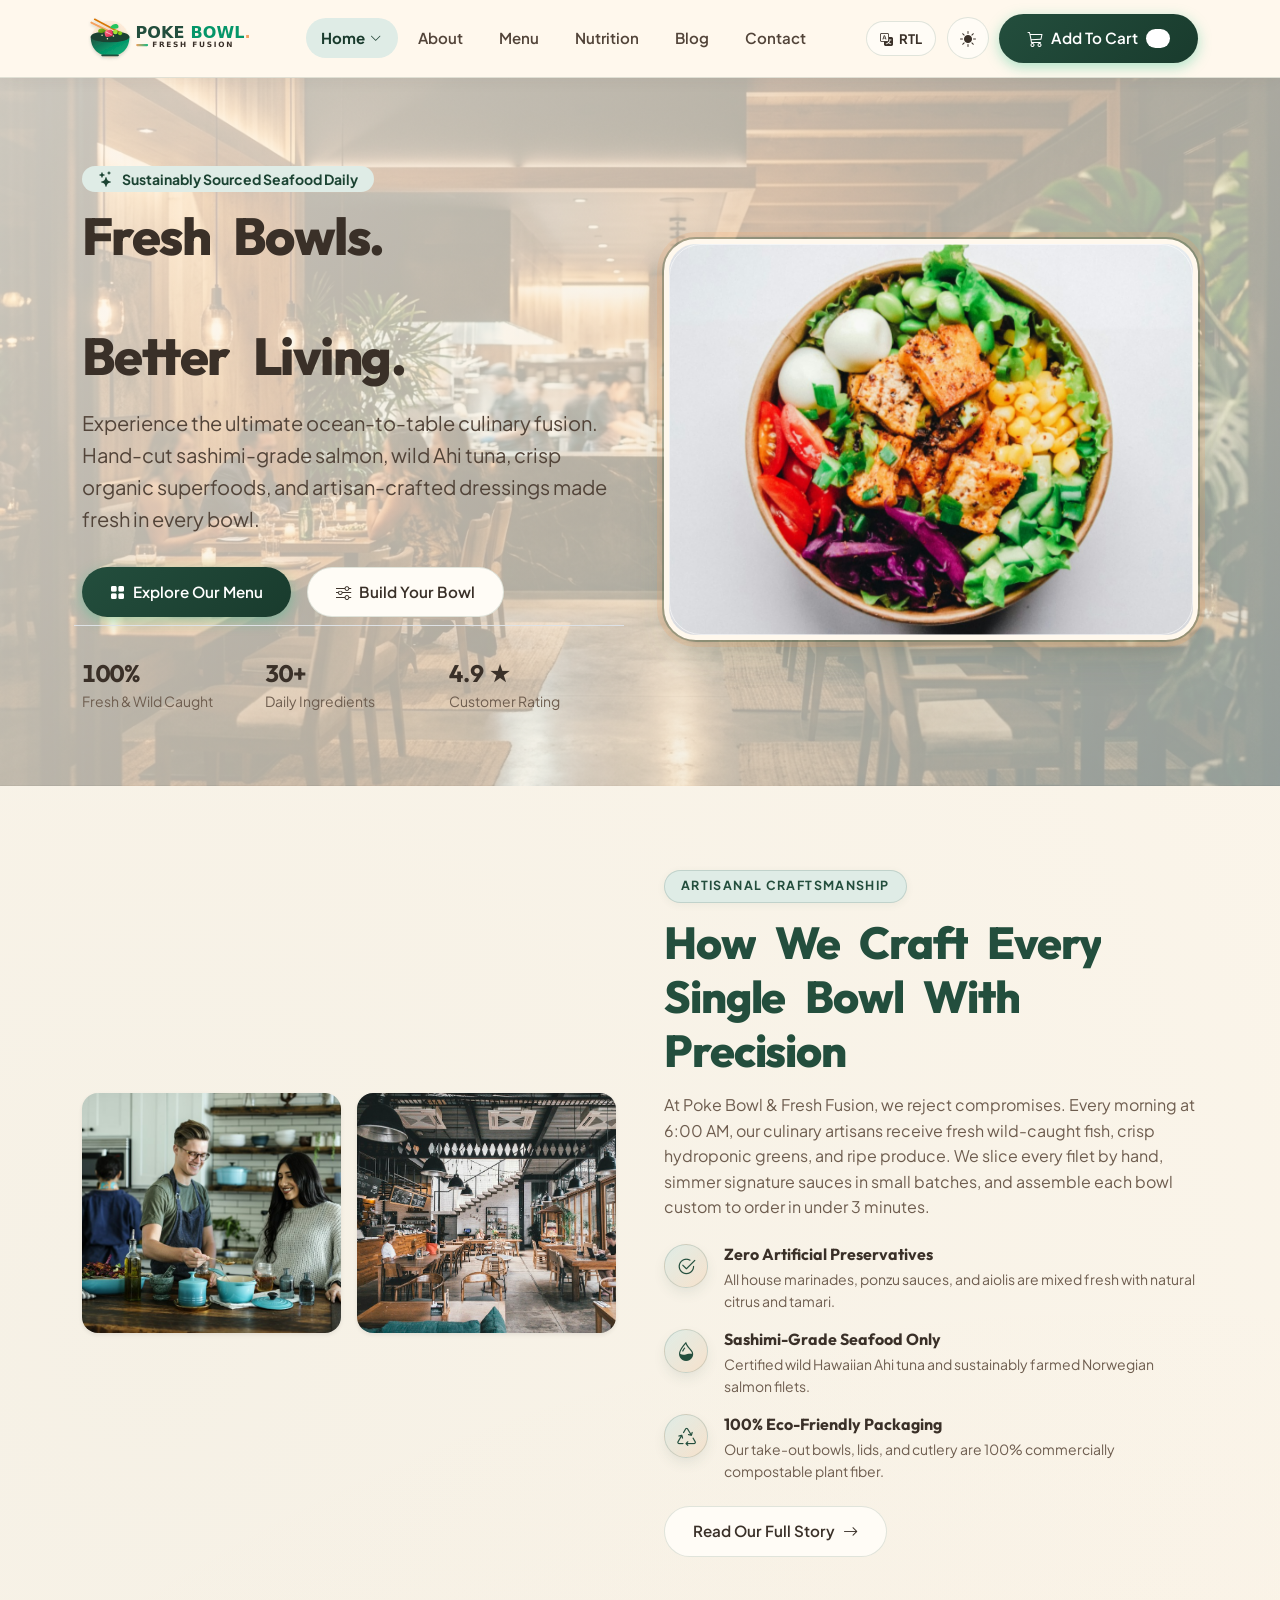
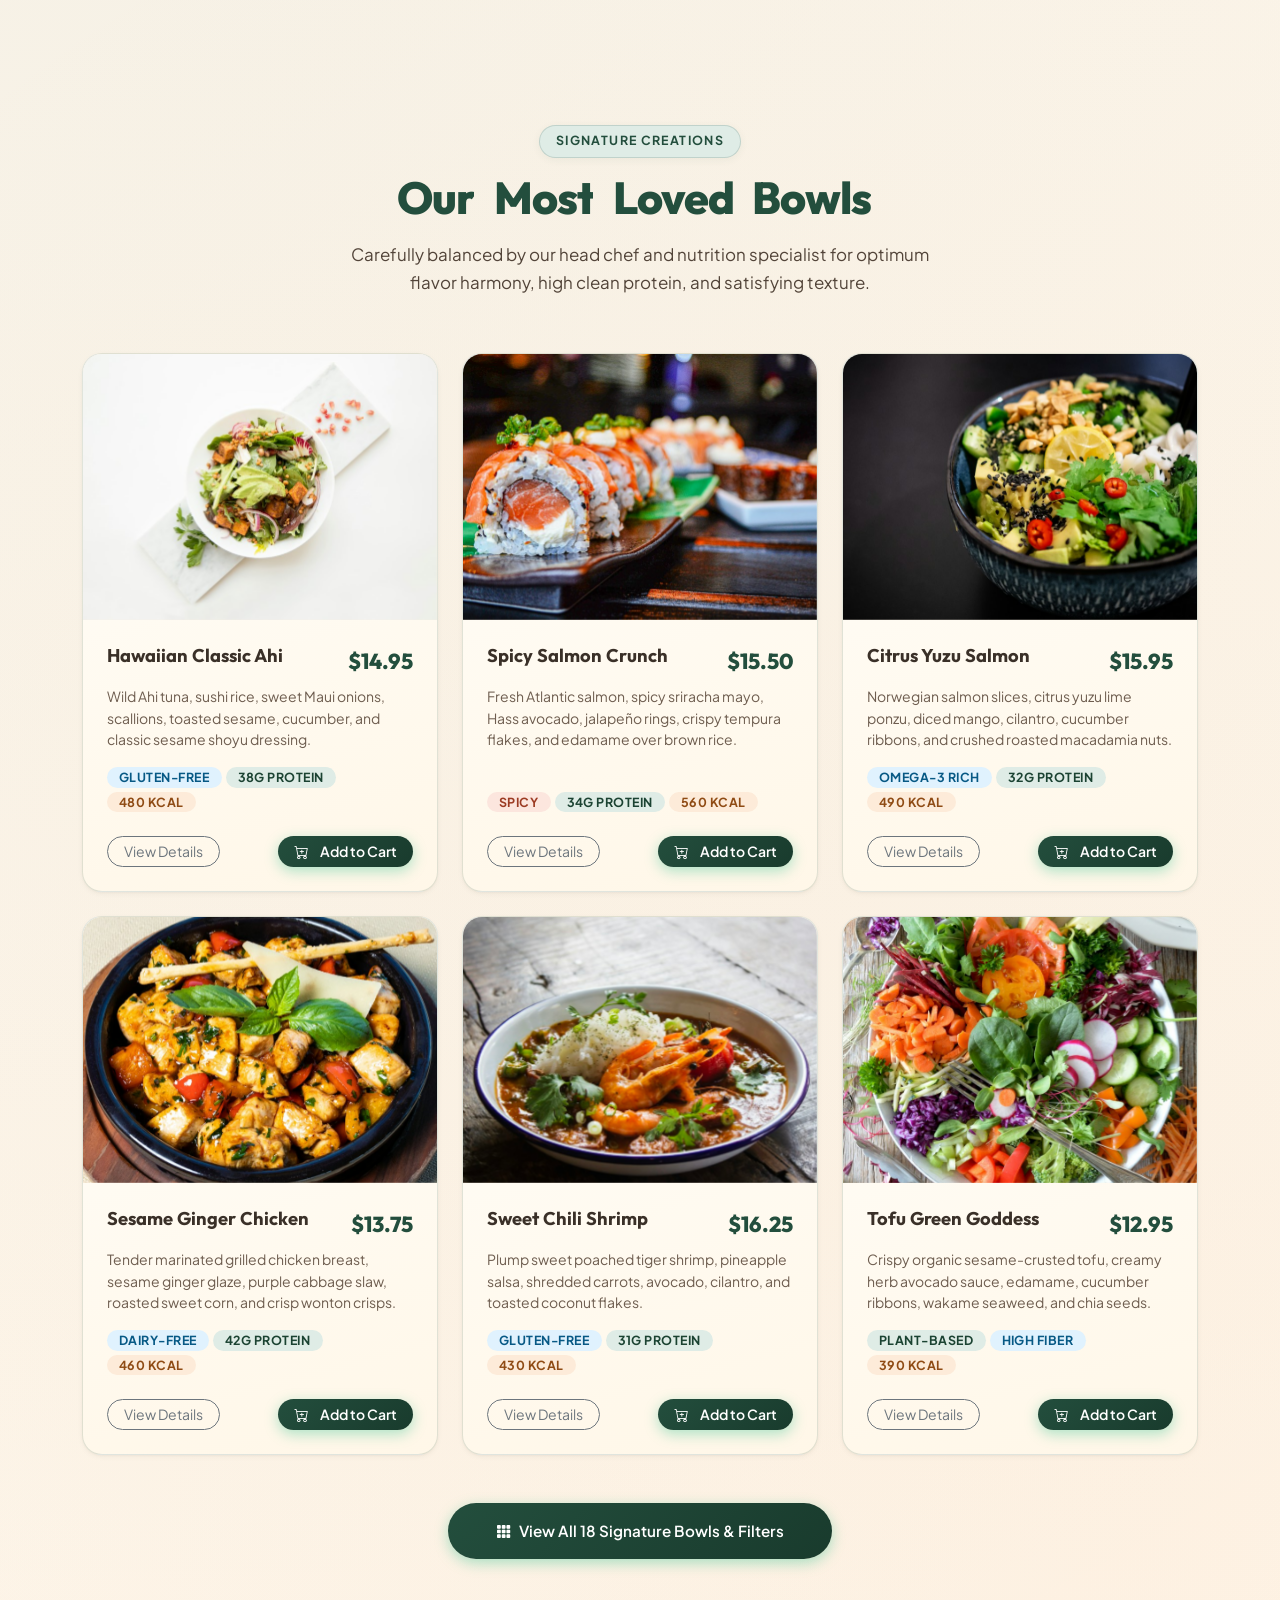
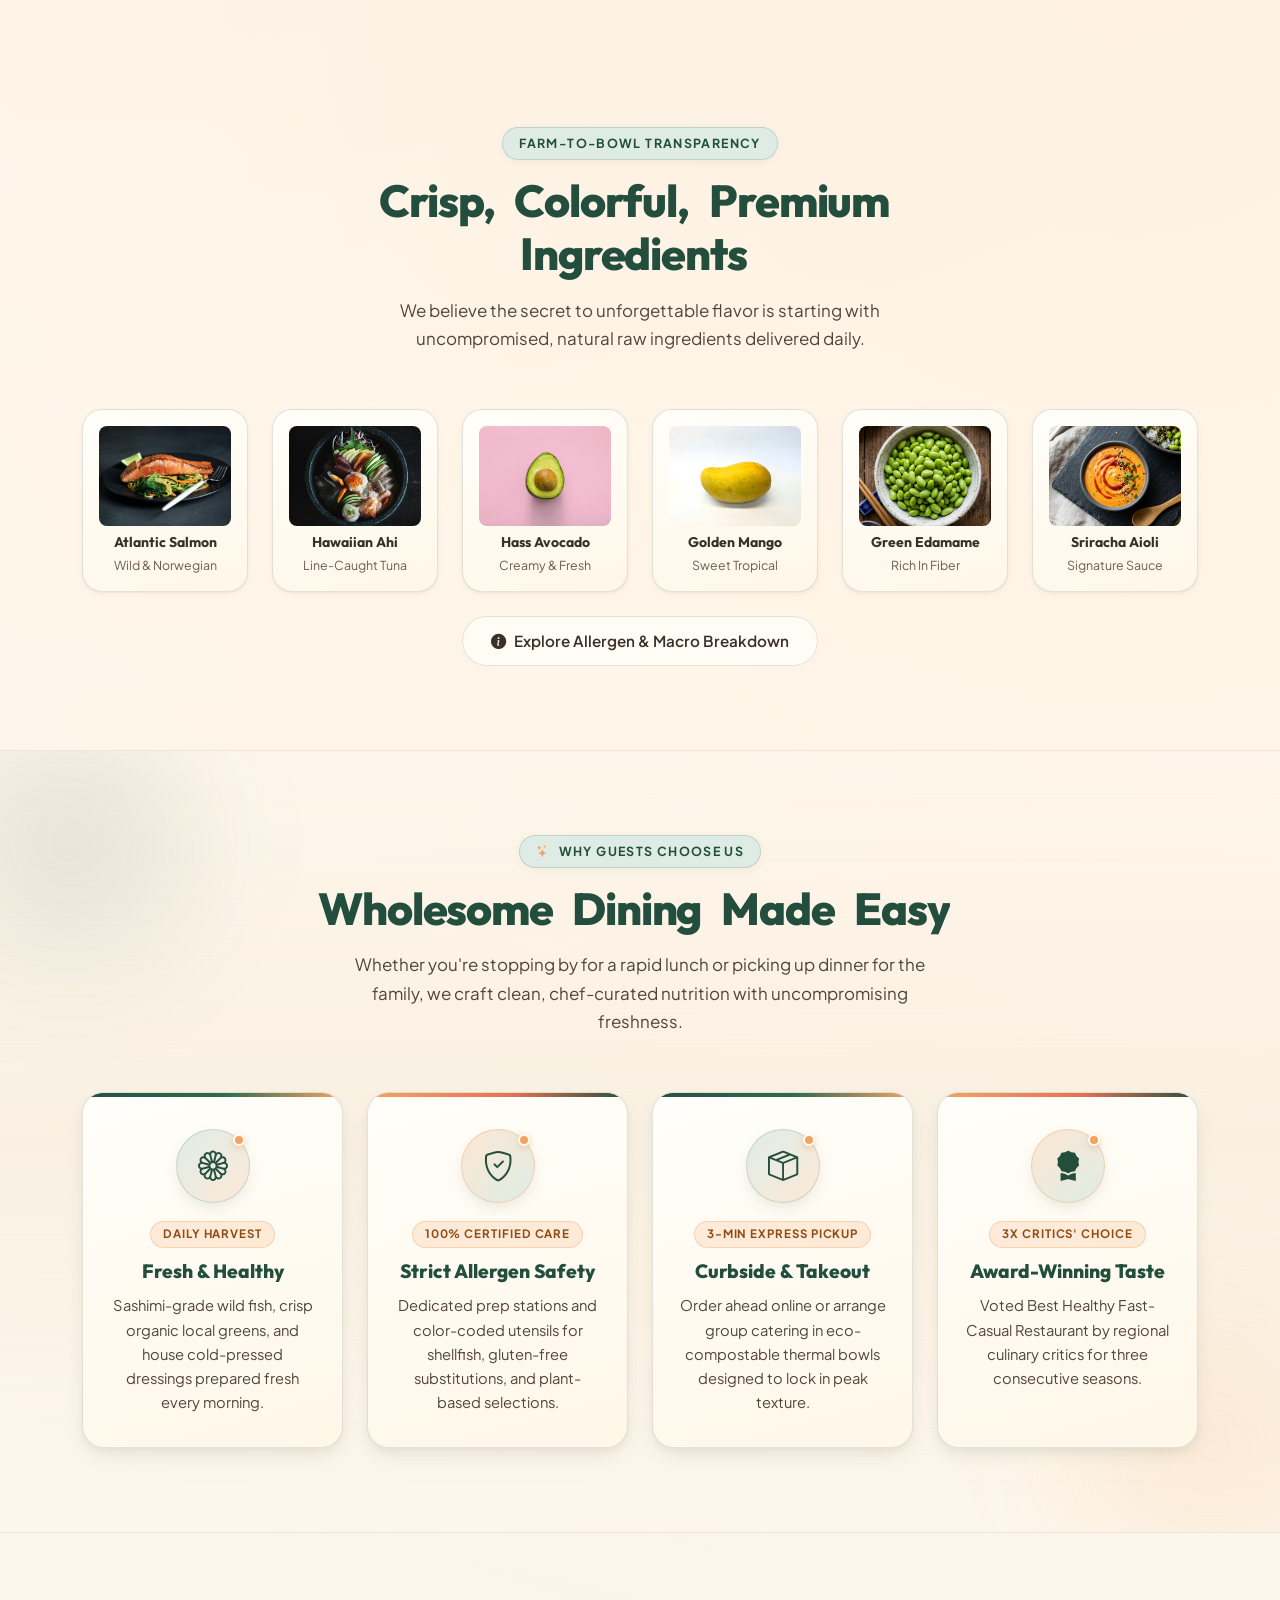
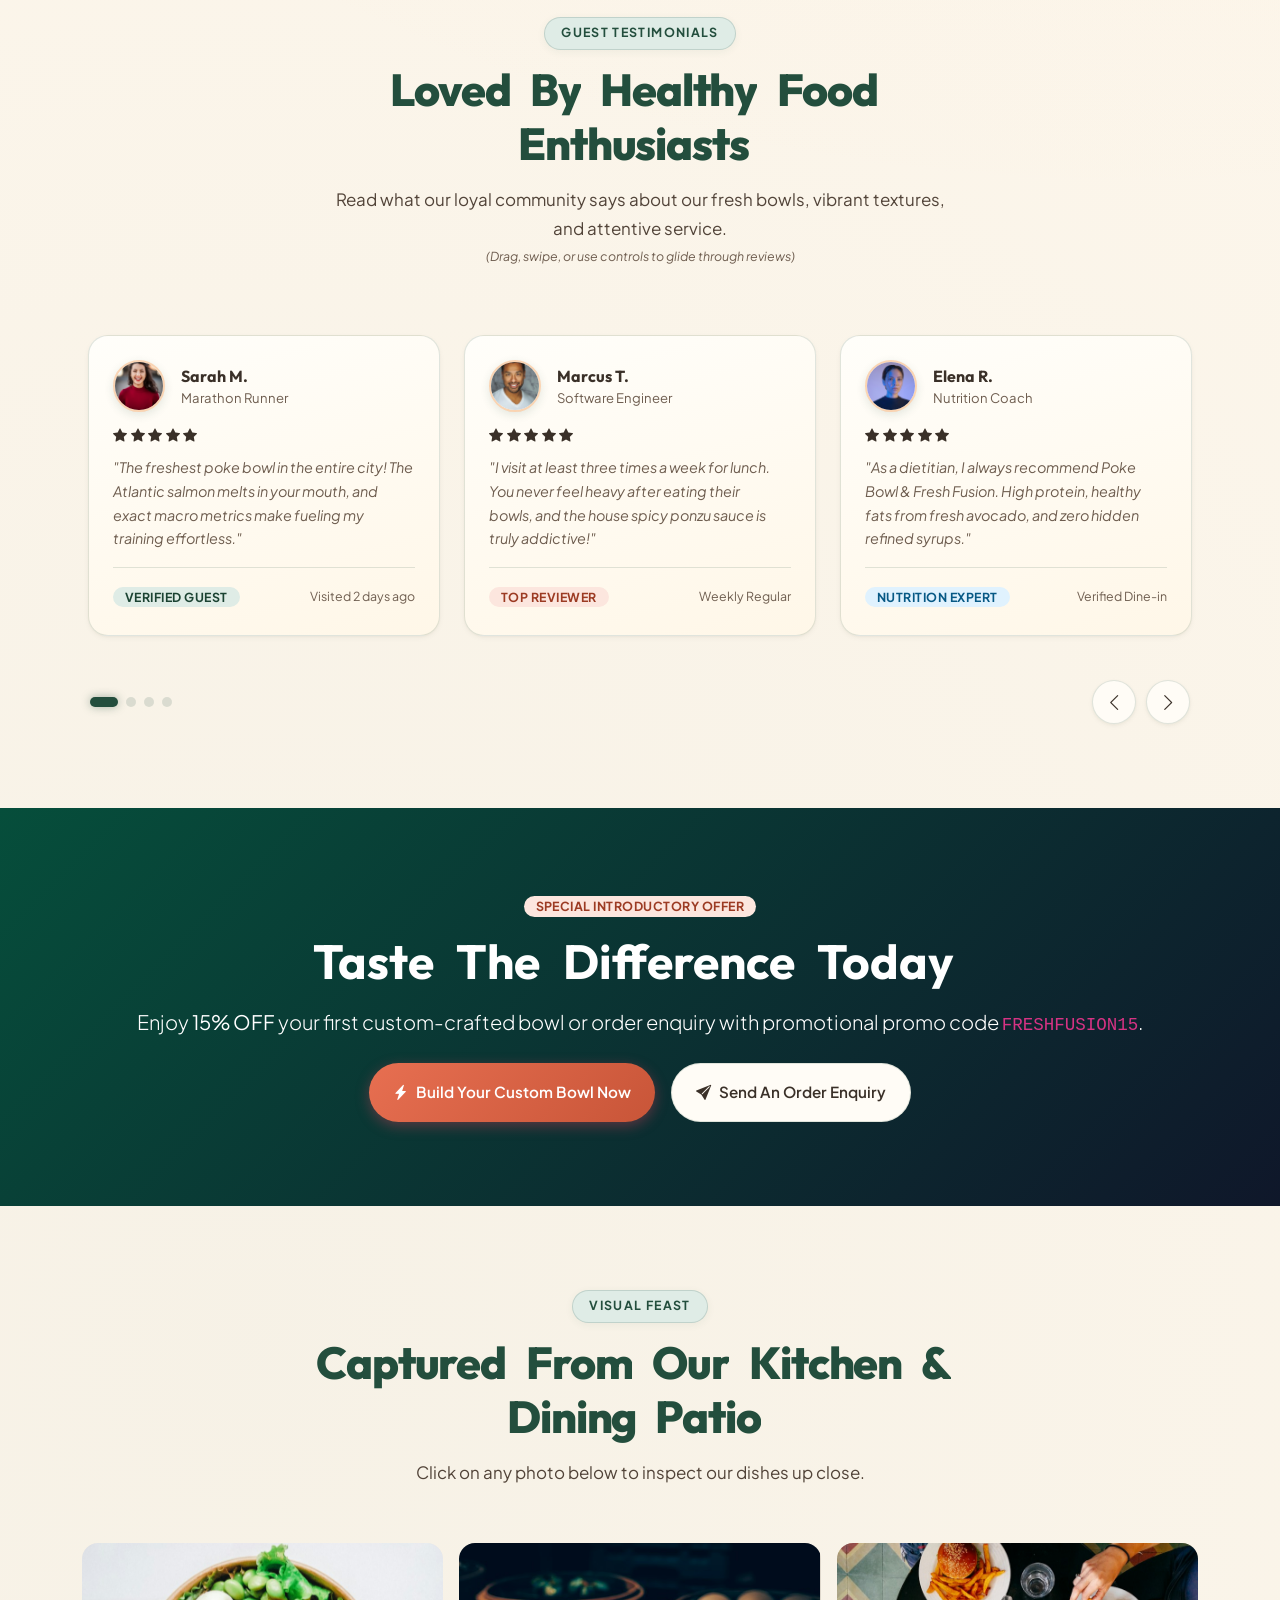
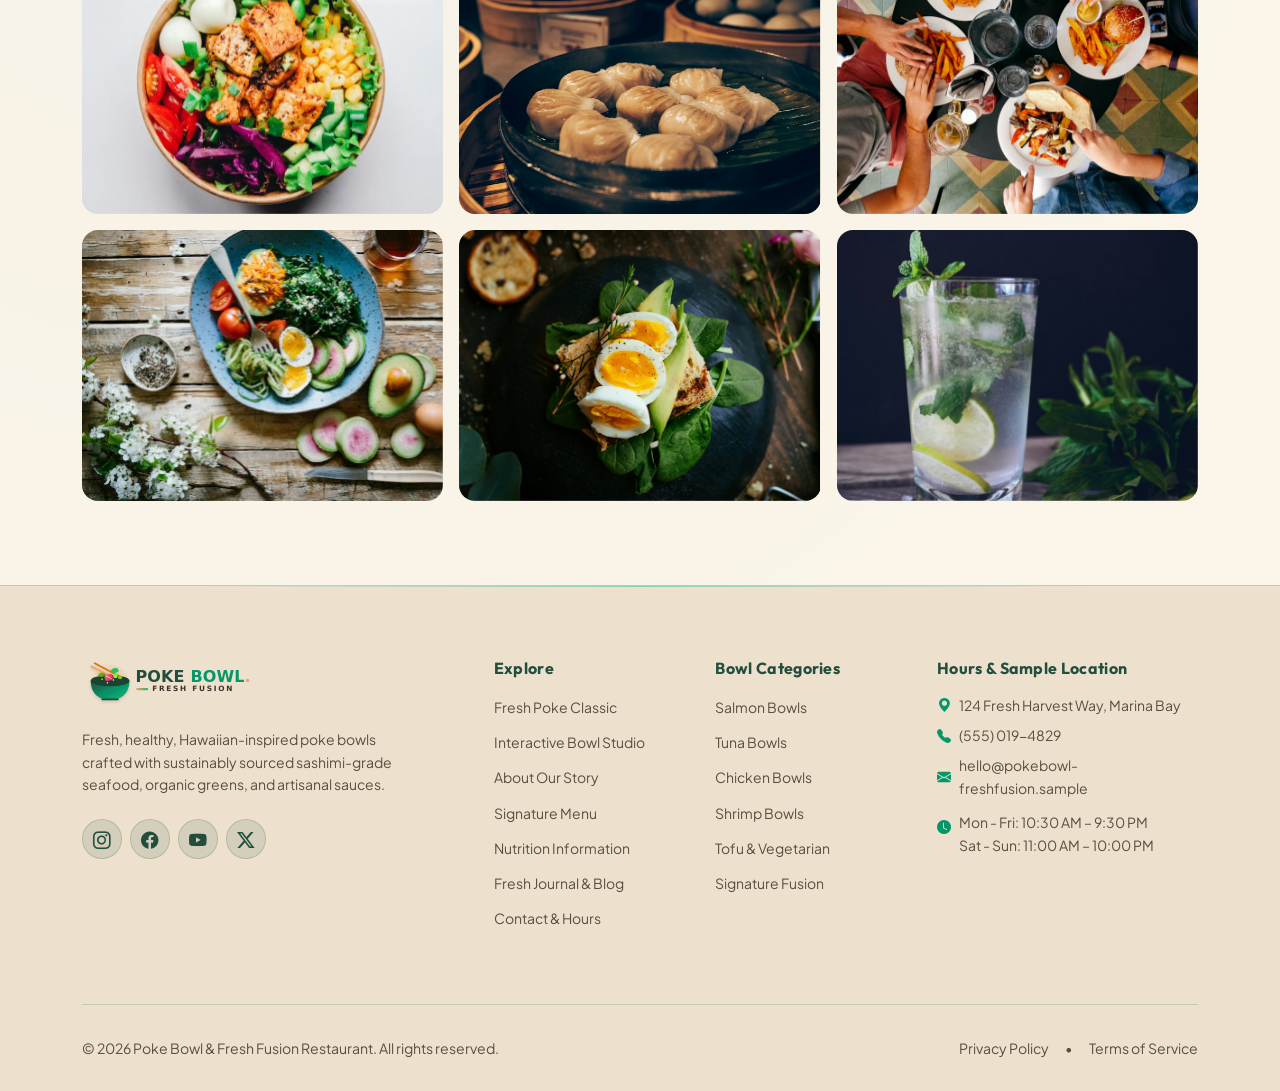
==== commit 2ca9e9ae: "Update and fix code" ====
--- a/index.html
+++ b/index.html
@@ -595,7 +595,7 @@
             <span class="feature-icon-dot" aria-hidden="true"></span>
           </div>
           <span class="feature-pill-tag">Daily Harvest</span>
-          <h3 class="feature-box-title">Fresh &amp; Healthy Ingredients</h3>
+          <h3 class="feature-box-title">Fresh &amp; Healthy</h3>
           <p class="feature-box-desc">
             Sashimi-grade wild fish, crisp organic local greens, and house cold-pressed dressings prepared fresh every morning.
           </p>
